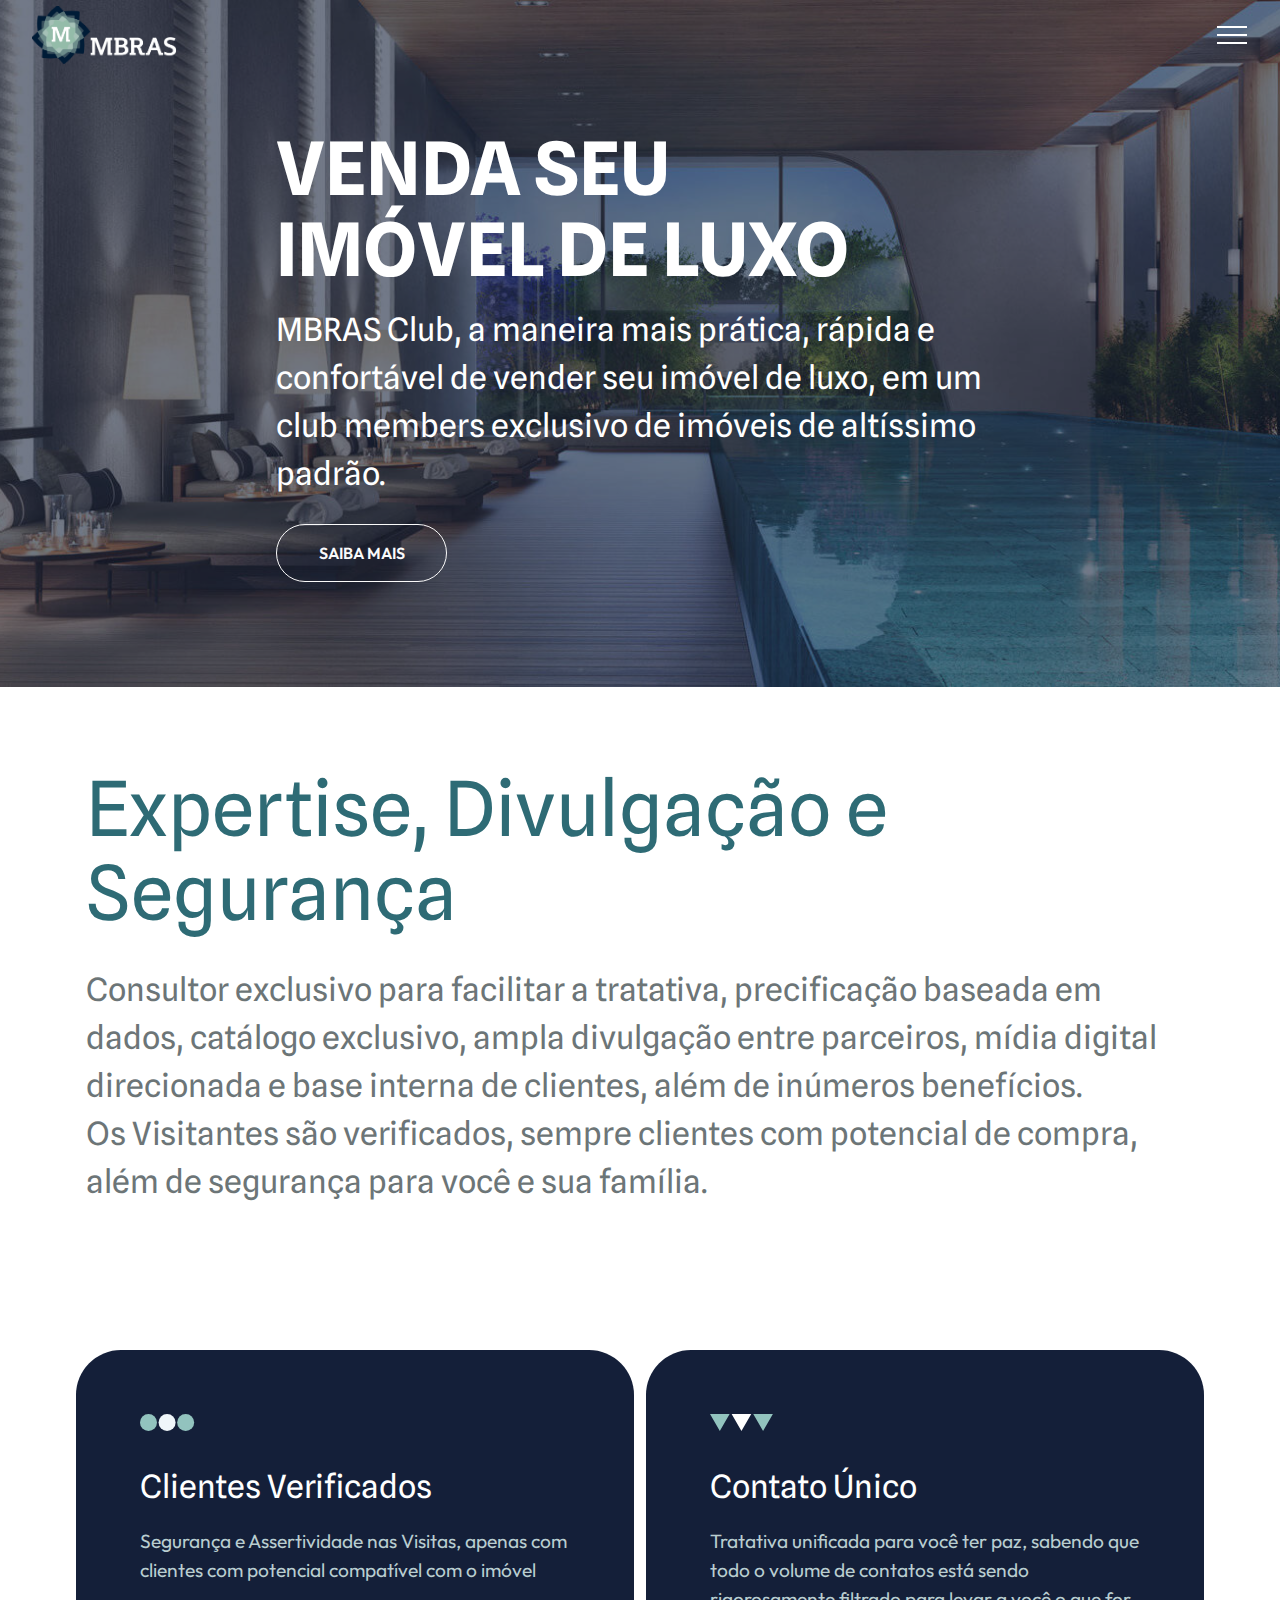
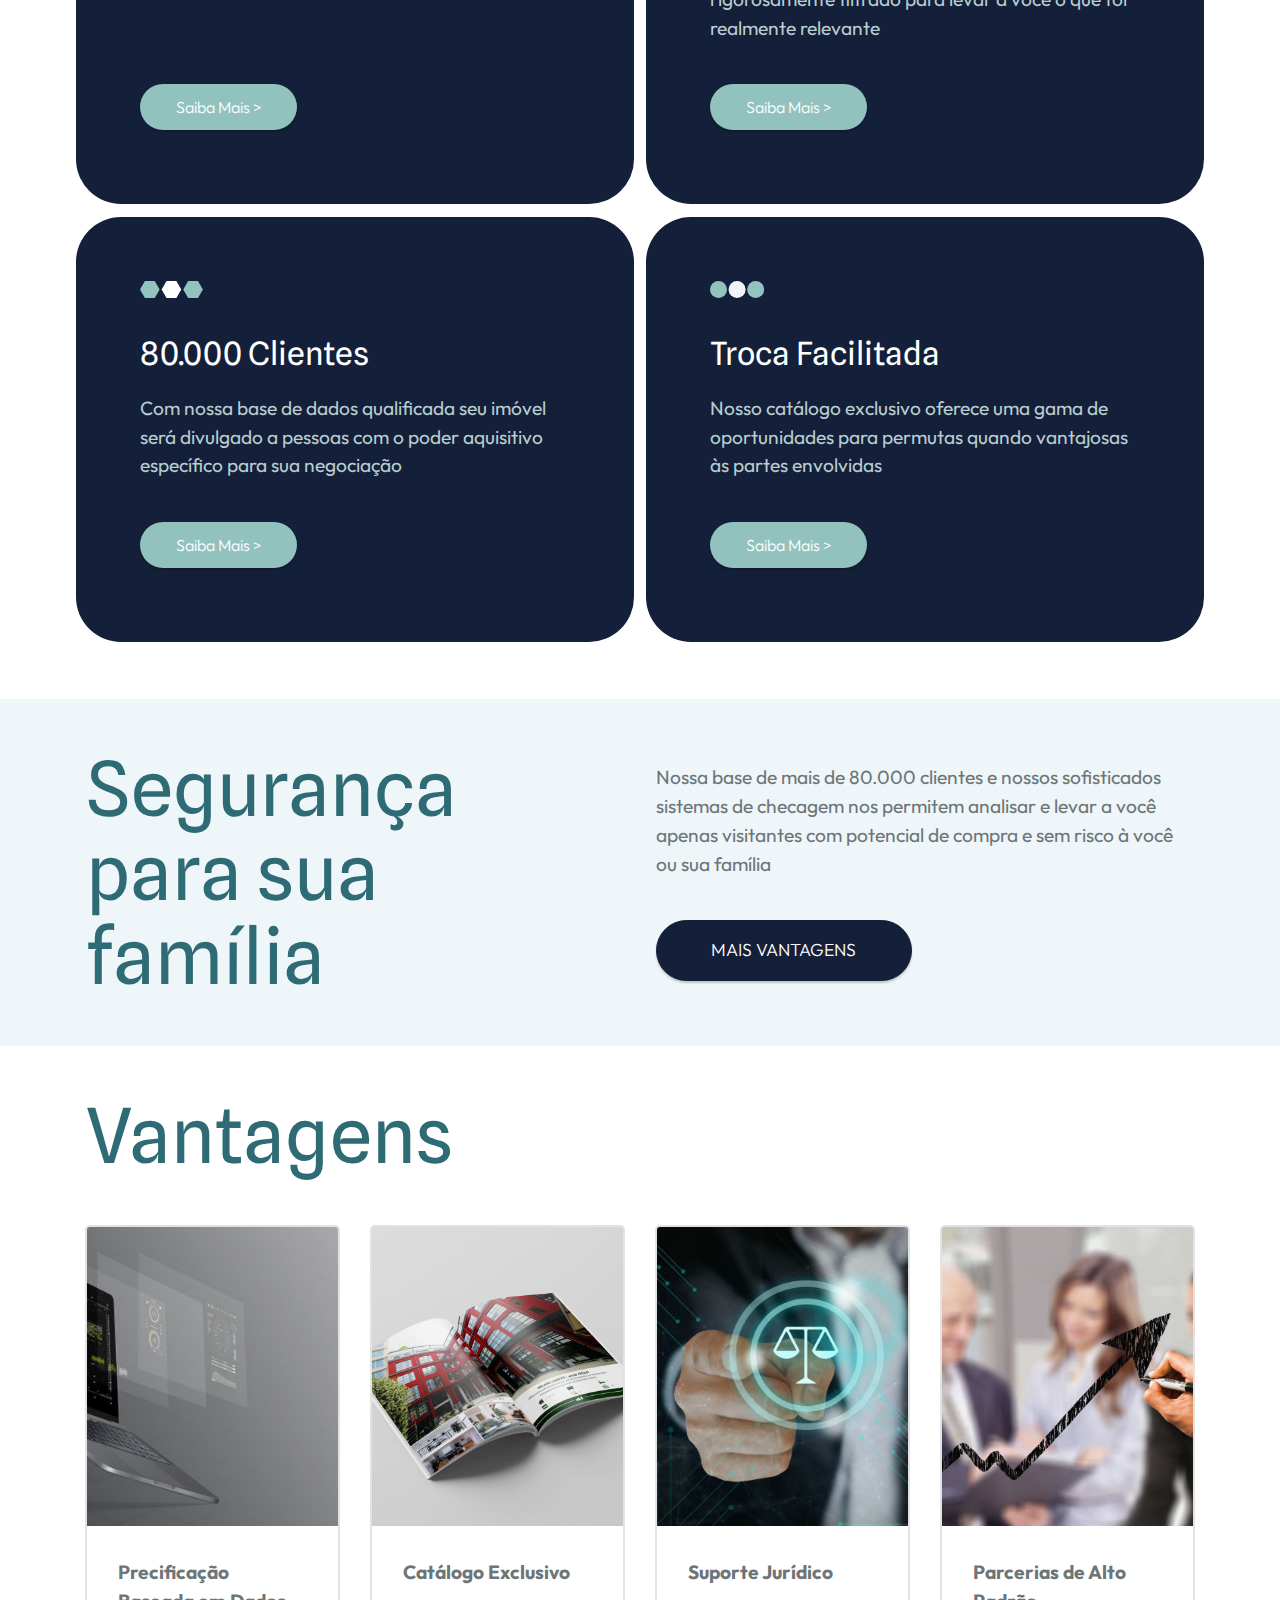
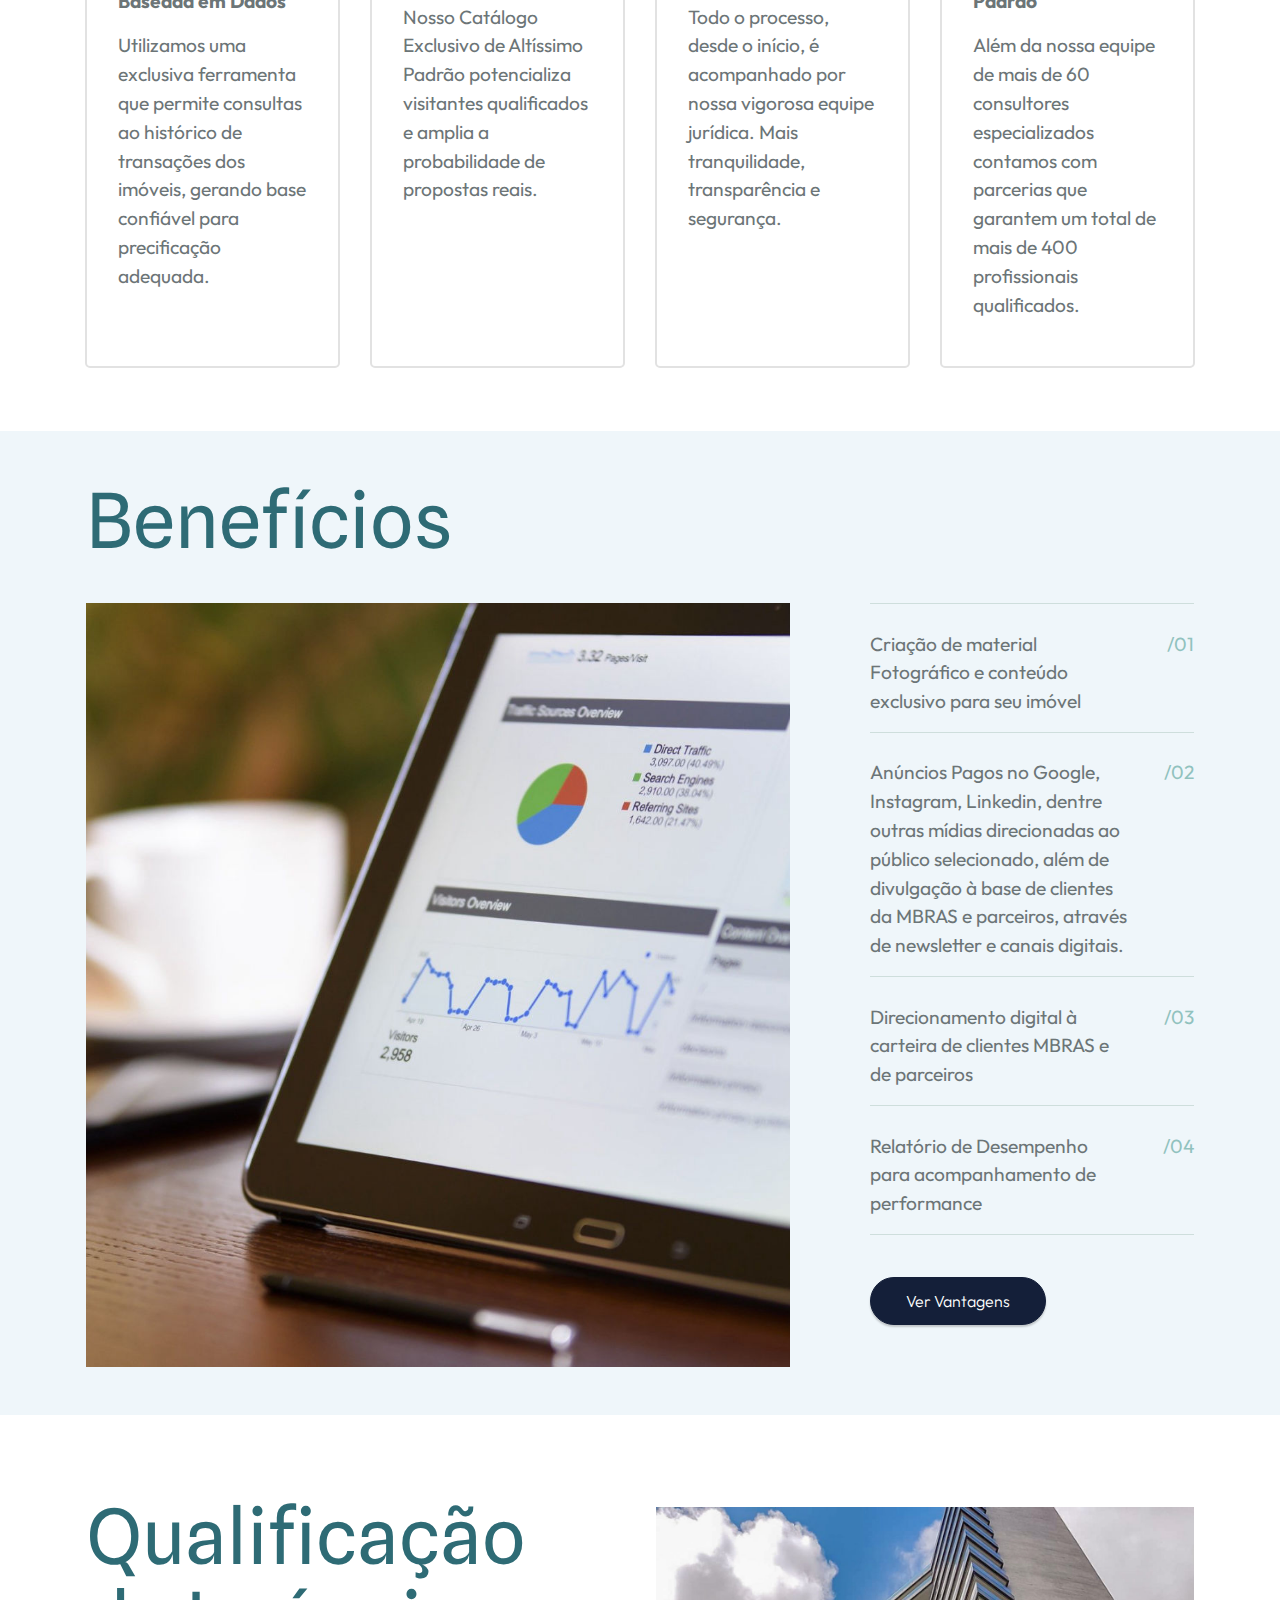
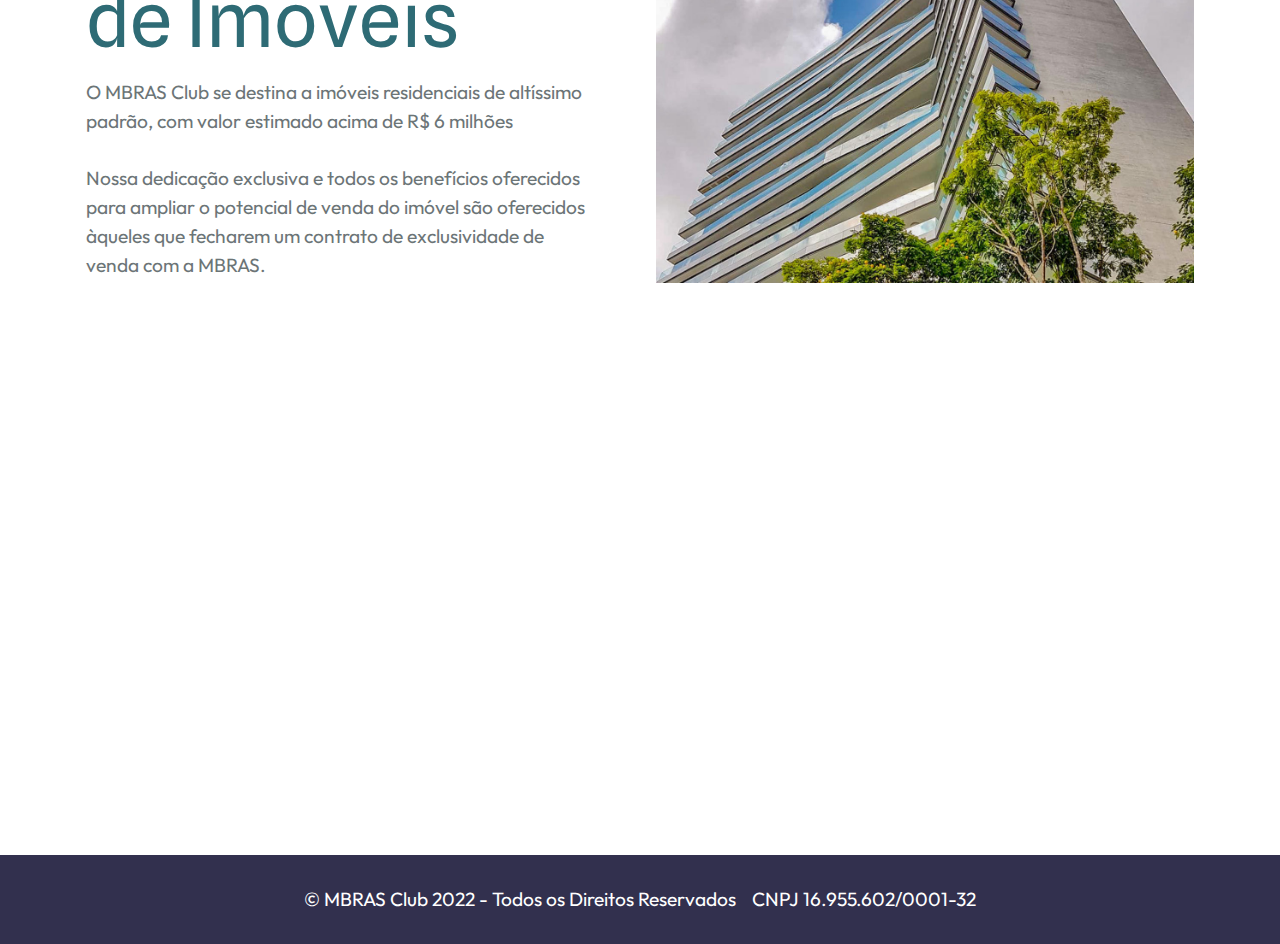
==== index.html @ 04f91c0b "First Commit" ====
<!DOCTYPE html>
<html  >
<head>
  
  <meta charset="UTF-8">
  <meta http-equiv="X-UA-Compatible" content="IE=edge">
  
  <meta name="twitter:card" content="summary_large_image"/>
  <meta name="twitter:image:src" content="">
  <meta property="og:image" content="">
  <meta name="twitter:title" content="Home">
  <meta name="viewport" content="width=device-width, initial-scale=1, minimum-scale=1">
  <link rel="shortcut icon" href="assets/images/mbras-horizontal-b-1.png" type="image/x-icon">
  <meta name="description" content="">
  
  
  <title>Home</title>
  <link rel="stylesheet" href="assets/web/assets/mobirise-icons2/mobirise2.css">
  <link rel="stylesheet" href="assets/bootstrap/css/bootstrap.min.css">
  <link rel="stylesheet" href="assets/bootstrap/css/bootstrap-grid.min.css">
  <link rel="stylesheet" href="assets/bootstrap/css/bootstrap-reboot.min.css">
  <link rel="stylesheet" href="assets/dropdown/css/style.css">
  <link rel="stylesheet" href="assets/socicon/css/styles.css">
  <link rel="stylesheet" href="assets/theme/css/style.css">
  <link rel="preload" href="https://fonts.googleapis.com/css?family=Spline+Sans:300,400,500,600,700&display=swap" as="style" onload="this.onload=null;this.rel='stylesheet'">
  <noscript><link rel="stylesheet" href="https://fonts.googleapis.com/css?family=Spline+Sans:300,400,500,600,700&display=swap"></noscript>
  <link rel="preload" href="https://fonts.googleapis.com/css?family=Outfit:100,200,300,400,500,600,700,800,900&display=swap" as="style" onload="this.onload=null;this.rel='stylesheet'">
  <noscript><link rel="stylesheet" href="https://fonts.googleapis.com/css?family=Outfit:100,200,300,400,500,600,700,800,900&display=swap"></noscript>
  <link rel="preload" as="style" href="assets/mobirise/css/mbr-additional.css"><link rel="stylesheet" href="assets/mobirise/css/mbr-additional.css" type="text/css">
  
  
  
  
</head>
<body>
  
  <section data-bs-version="5.1" class="menu menu1 cid-t12k4MB8OX" once="menu" id="menu1-8">
    
    <nav class="navbar navbar-dropdown collapsed">
        <div class="container-fluid">
            <div class="navbar-brand">
                <span class="navbar-logo">
                    <a href="#">
                        <img src="assets/images/mbras-horizontal-b-1.png" alt="" style="height: 3.6rem;">
                    </a>
                </span>
                
            </div>
            <button class="navbar-toggler" type="button" data-toggle="collapse" data-bs-toggle="collapse" data-target="#navbarSupportedContent" data-bs-target="#navbarSupportedContent" aria-controls="navbarNavAltMarkup" aria-expanded="false" aria-label="Toggle navigation">
                <div class="hamburger">
                    <span></span>
                    <span></span>
                    <span></span>
                    <span></span>
                </div>
            </button>
            <div class="collapse navbar-collapse" id="navbarSupportedContent">
                <ul class="navbar-nav nav-dropdown nav-right" data-app-modern-menu="true"><li class="nav-item"><a class="nav-link link text-white text-primary display-2" href="index.html#top">
                            Home</a></li>
                    <li class="nav-item"><a class="nav-link link text-white text-primary display-2" href="index.html#gallery3-f">Vantagens</a></li>
                    <li class="nav-item"><a class="nav-link link text-white text-primary display-2" href="index.html#features16-d">Benefícios</a>
                    </li>
                    <li class="nav-item"><a class="nav-link link text-white text-primary display-2" href="index.html#map1-c">Quem somos</a></li></ul>
                
                
            </div>
        </div>
    </nav>
</section>

<section data-bs-version="5.1" class="header3 cid-t12pkg2TZS" id="header03-a">
    
    <div class="mbr-overlay" style="opacity: 0.6; background-color: rgb(20, 31, 57);"></div>
    <div class="container">
        <div class="row justify-content-center">
            <div class="col-12 col-lg-8 align-left">
                <h1 class="mbr-section-title mbr-fonts-style mb-3 display-1"><strong>VENDA SEU</strong><br><strong>IMÓVEL DE LUXO</strong></h1>
                
                <p class="mbr-text mbr-fonts-style display-5">MBRAS Club, a maneira mais prática, rápida e confortável de vender seu imóvel de luxo, em um club members exclusivo de imóveis de altíssimo padrão.</p>
                <div class="mbr-section-btn mt-3"><a class="btn btn-lg btn-white-outline display-4" href="#">SAIBA MAIS</a></div>
            </div>
        </div>
    </div>
</section>

<section data-bs-version="5.1" class="content4 cid-t1r1XeNafX" id="content4-e">
    
    
    <div class="container">
        <div class="row justify-content-center">
            <div class="title col-md-12 col-lg-12">
                <h3 class="mbr-section-title mbr-fonts-style align-left mb-4 display-2">
                    Expertise, Divulgação e Segurança</h3>
                <h4 class="mbr-section-subtitle align-left mbr-fonts-style mb-4 display-5">Consultor exclusivo para facilitar a tratativa, precificação baseada em dados, catálogo exclusivo, ampla divulgação entre parceiros, mídia digital direcionada e base interna de clientes, além de inúmeros benefícios.<br>Os Visitantes são verificados, sempre clientes com potencial de compra, além de segurança para você e sua família.<br></h4>
                
            </div>
        </div>
    </div>
</section>

<section data-bs-version="5.1" class="features3 cid-t12fcMAl9b" id="features3-2">
    
    
    <div class="container">
        
        <div class="row mt-5">
            <div class="item features-image сol-12 col-md-6 col-lg-6">
                <div class="element-wrapper">
                    <div class="item-img">
                        <img src="assets/images/features10.svg">
                    </div>
                    <div class="item-content">
                        <h5 class="item-title mbr-fonts-style display-5">
                            Clientes Verificados</h5>
                        
                        <p class="mbr-text mbr-fonts-style mt-3 display-7">
                            Segurança e Assertividade nas Visitas, apenas com clientes com potencial compatível com o imóvel</p>
                    </div>
                    <div class="mbr-section-btn item-footer mt-2"><a href="" class="btn btn-success item-btn display-4" target="_blank">Saiba Mais &gt;</a></div>
                </div>
            </div>
            <div class="item features-image сol-12 col-md-6 col-lg-6">
                <div class="element-wrapper">
                    <div class="item-img">
                        <img src="assets/images/features11.svg">
                    </div>
                    <div class="item-content">
                        <h5 class="item-title mbr-fonts-style display-5">
                            Contato Único</h5>
                        
                        <p class="mbr-text mbr-fonts-style mt-3 display-7">Tratativa unificada para você ter paz, sabendo que todo o volume de contatos está sendo rigorosamente filtrado para levar a você o que for realmente relevante</p>
                    </div>
                    <div class="mbr-section-btn item-footer mt-2"><a href="" class="btn btn-success item-btn display-4" target="_blank">Saiba Mais &gt;</a></div>
                </div>
            </div>
            <div class="item features-image сol-12 col-md-6 col-lg-6">
                <div class="element-wrapper">
                    <div class="item-img">
                        <img src="assets/images/features12.svg">
                    </div>
                    <div class="item-content">
                        <h5 class="item-title mbr-fonts-style display-5">80.000 Clientes</h5>
                        
                        <p class="mbr-text mbr-fonts-style mt-3 display-7">
                            Com nossa base de dados qualificada seu imóvel será divulgado a pessoas com o poder aquisitivo específico para sua negociação&nbsp;<br>
                        </p>
                    </div>
                    <div class="mbr-section-btn item-footer mt-2"><a href="" class="btn btn-success item-btn display-4" target="_blank">Saiba Mais &gt;</a></div>
                </div>
            </div>

            <div class="item features-image сol-12 col-md-6 col-lg-6">
                <div class="element-wrapper">
                    <div class="item-img">
                        <img src="assets/images/features10.svg">
                    </div>
                    <div class="item-content">
                        <h5 class="item-title mbr-fonts-style display-5">
                            Troca Facilitada</h5>
                       
                        <p class="mbr-text mbr-fonts-style mt-3 display-7">Nosso catálogo exclusivo oferece uma gama de oportunidades para permutas quando vantajosas às partes envolvidas</p>
                    </div>
                    <div class="mbr-section-btn item-footer mt-2"><a href="" class="btn btn-success item-btn display-4" target="_blank">Saiba Mais &gt;</a></div>
                </div>
            </div>
            <div class="item features-image сol-12 col-md-6 col-lg-6">
                
            </div>
            <div class="item features-image сol-12 col-md-6 col-lg-6">
                
        </div>
    </div>
</div></section>

<section data-bs-version="5.1" class="features17 cid-t12fjcSJkG" id="features17-3">
    

    
    <div class="container">
        <div class="content-wrapper">
            <div class="row">
                <div class="col-12 col-xl-5 mt-5">
                    <h1 class="mbr-section-title mbr-fonts-style mb-4 display-2">
                        Segurança para sua família</h1>
                </div>

                <div class="col-12 col-xl-6 offset-xl-1 mt-xl-5 pt-3">
                    <div class="text-wrapper">
                        <p class="mbr-text mbr-fonts-style mb-4 display-7">
                            Nossa base de mais de 80.000 clientes e nossos sofisticados sistemas de checagem nos permitem analisar e levar a você apenas visitantes com potencial de compra e sem risco à você ou sua família</p>
                        <div class="mbr-section-btn mt-3"><a class="btn btn-primary display-6" href="index.html#features20-b">MAIS VANTAGENS</a></div>
                    </div>
                </div>
            </div>
        </div>
    </div>
</section>

<section data-bs-version="5.1" class="gallery3 cid-t1r4htvCzU" id="gallery3-f">
    
    
    <div class="container">
        <div class="mbr-section-head">
            <h4 class="mbr-section-title mbr-fonts-style align-left mb-0 display-2">
                Vantagens</h4>
            
        </div>
        <div class="row mt-5">
            <div class="item features-image сol-12 col-md-6 col-lg-3">
                <div class="item-wrapper">
                    <div class="item-img">
                        <img src="assets/images/mbr-596x373.jpg" alt="">
                    </div>
                    <div class="item-content">
                        <h5 class="item-title mbr-fonts-style display-7"><strong>Precificação Baseada em Dados</strong></h5>
                        <p class="mbr-text mbr-fonts-style mt-3 display-7">
                            Utilizamos uma exclusiva ferramenta que permite consultas ao histórico de transações dos imóveis, gerando base confiável para precificação adequada.
                        </p>
                    </div>
                    
                </div>
            </div>
            <div class="item features-image сol-12 col-md-6 col-lg-3">
                <div class="item-wrapper">
                    <div class="item-img">
                        <img src="assets/images/catalog-596x447.jpg" alt="">
                    </div>
                    <div class="item-content">
                        <h5 class="item-title mbr-fonts-style display-7"><strong>Catálogo Exclusivo</strong></h5>
                        <p class="mbr-text mbr-fonts-style mt-3 display-7">Nosso Catálogo Exclusivo de Altíssimo Padrão potencializa visitantes qualificados e amplia a probabilidade de propostas reais.&nbsp;<br></p>
                    </div>
                    
                </div>
            </div>
            <div class="item features-image сol-12 col-md-6 col-lg-3">
                <div class="item-wrapper">
                    <div class="item-img">
                        <img src="assets/images/mbr-596x397.jpg" alt="">
                    </div>
                    <div class="item-content">
                        <h5 class="item-title mbr-fonts-style display-7"><strong>Suporte Jurídico</strong></h5>

                        <p class="mbr-text mbr-fonts-style mt-3 display-7">
                            Todo o processo, desde o início, é acompanhado por nossa vigorosa equipe jurídica. Mais tranquilidade, transparência e segurança.
                        </p>
                    </div>
                    
                </div>
            </div>
            <div class="item features-image сol-12 col-md-6 col-lg-3">
                <div class="item-wrapper">
                    <div class="item-img">
                        <img src="assets/images/mbr-1-596x397.jpg" alt="" title="">
                    </div>
                    <div class="item-content">
                        <h5 class="item-title mbr-fonts-style display-7"><strong>Parcerias de Alto Padrão</strong></h5>
                        <p class="mbr-text mbr-fonts-style mt-3 display-7">
                            Além da nossa equipe de mais de 60 consultores especializados contamos com parcerias que garantem um total de mais de 400 profissionais qualificados.
                        </p>
                    </div>
                    
                </div>
            </div>
        </div>
    </div>
</section>

<section data-bs-version="5.1" class="features16 cid-t1qXMTzVjj" id="features16-d">
    
    
    <div class="container">
        <div class="row">
            <div class="col-12">
                <div class="title-block mb-4">
                    <h4 class="item-title mbr-fonts-style display-2">
                        Benefícios</h4>
                </div>
            </div>
            <div class="col-12 col-lg-4">
                <div class="wrapper">
                    <div class="item-box">
                        <p class="mbr-text item-text mbr-fonts-style display-7">Criação de material Fotográfico e conteúdo exclusivo para seu imóvel&nbsp;<br></p>
                        <span class="num mbr-fonts-style display-7">/01</span>
                    </div>

                    <div class="item-box">
                        <p class="mbr-text item-text mbr-fonts-style display-7">Anúncios Pagos no Google, Instagram, Linkedin, dentre outras mídias direcionadas ao público selecionado, além de divulgação à base de clientes da MBRAS e parceiros, através de newsletter e canais digitais.<br></p>
                        <span class="num mbr-fonts-style display-7">/02</span>
                    </div>
                    <div class="item-box">
                        <p class="mbr-text item-text mbr-fonts-style display-7">Direcionamento digital à carteira de clientes MBRAS e de parceiros&nbsp;<br></p>
                        <span class="num mbr-fonts-style display-7">/03</span>
                    </div>

                    <div class="item-box">
                        <p class="mbr-text item-text mbr-fonts-style display-7">
                            Relatório de Desempenho para acompanhamento de performance</p>
                        <span class="num mbr-fonts-style display-7">/04</span>
                    </div>

                    

                    

                    <div class="mbr-section-btn mt-4 mb-4"><a class="btn btn-primary display-4" href="index.html#features20-b">Ver Vantagens</a></div>
                </div>
            </div>
            <div class="col-12 col-lg-8">
                <div class="image-wrapper">
                    <img src="assets/images/mbr-1647x1099.jpg" alt="Mbras">
                </div>
            </div>
        </div>
    </div>
</section>

<section data-bs-version="5.1" class="image2 cid-t1u7AOKsGH" id="image2-i">
    

    

    <div class="container">
        <div class="row align-items-center">
            <div class="col-12 col-lg">
                <div class="text-wrapper">
                    <h3 class="mbr-section-title mbr-fonts-style mb-3 display-2">Qualificação de Imóveis</h3>
                    <p class="mbr-text mbr-fonts-style display-7">O MBRAS Club se destina a imóveis residenciais de altíssimo padrão, com valor estimado acima de R$ 6 milhões<br>
<br>Nossa dedicação exclusiva e todos os benefícios oferecidos para ampliar o potencial de venda do imóvel são oferecidos àqueles que fecharem um contrato de exclusividade de venda com a MBRAS.&nbsp;&nbsp;<br></p>
                </div>
            </div>
            <div class="col-12 col-lg-6">
                <div class="image-wrapper">
                    <img src="assets/images/hl746-mbras-club-1256x879.jpg" alt="HL 746">
                    
                </div>
            </div>
        </div>
    </div>
</section>

<section data-bs-version="5.1" class="map1 cid-t1qXFuo3c8" id="map1-c">
    
    
    <div>
        
        <div class="google-map"><iframe frameborder="0" style="border:0" src="https://www.google.com/maps/embed?pb=!1m18!1m12!1m3!1d3656.0714741803076!2d-46.700561284568124!3d-23.601769484662878!2m3!1f0!2f0!3f0!3m2!1i1024!2i768!4f13.1!3m3!1m2!1s0x94ce50dcc7f4358f%3A0xc7b297d77701de4a!2sMBRAS!5e0!3m2!1spt-BR!2sbr!4v1648521562966!5m2!1spt-BR!2sbr" allowfullscreen=""></iframe></div>
    </div>
</section>

<section data-bs-version="5.1" class="footer7 cid-t12g0k3EJk" once="footers" id="footer7-6">

    

    

    <div class="container">
        <div class="media-container-row align-center mbr-white">
            <div class="col-12">
                <p class="mbr-text mb-0 mbr-fonts-style display-7">
                    © MBRAS Club 2022 - Todos os Direitos Reservados&nbsp; &nbsp; CNPJ&nbsp;16.955.602/0001-32</p>
            </div>
        </div>
    </div>
</section>


<script src="assets/bootstrap/js/bootstrap.bundle.min.js"></script>
  <script src="assets/smoothscroll/smooth-scroll.js"></script>
  <script src="assets/ytplayer/index.js"></script>
  <script src="assets/dropdown/js/navbar-dropdown.js"></script>
  <script src="assets/theme/js/script.js"></script>
  
  
  
</body>
</html>
---- assets/web/assets/mobirise-icons2/mobirise2.css ----
@font-face {
  font-family: 'Moririse2';
  font-display: swap;
  src:  url('mobirise2.eot?f2bix4');
  src:  url('mobirise2.eot?f2bix4#iefix') format('embedded-opentype'),
    url('mobirise2.ttf?f2bix4') format('truetype'),
    url('mobirise2.woff?f2bix4') format('woff'),
    url('mobirise2.svg?f2bix4#mobirise2') format('svg');
  font-weight: normal;
  font-style: normal;
}

[class^="mobi-"], [class*=" mobi-"] {
  /* use !important to prevent issues with browser extensions that change fonts */
  font-family: 'Moririse2' !important;
  speak: none;
  font-style: normal;
  font-weight: normal;
  font-variant: normal;
  text-transform: none;
  line-height: 1;

  /* Better Font Rendering =========== */
  -webkit-font-smoothing: antialiased;
  -moz-osx-font-smoothing: grayscale;
}

.mobi-mbri-add-submenu:before {
  content: "\e900";
}
.mobi-mbri-alert:before {
  content: "\e901";
}
.mobi-mbri-align-center:before {
  content: "\e902";
}
.mobi-mbri-align-justify:before {
  content: "\e903";
}
.mobi-mbri-align-left:before {
  content: "\e904";
}
.mobi-mbri-align-right:before {
  content: "\e905";
}
.mobi-mbri-android:before {
  content: "\e906";
}
.mobi-mbri-apple:before {
  content: "\e907";
}
.mobi-mbri-arrow-down:before {
  content: "\e908";
}
.mobi-mbri-arrow-next:before {
  content: "\e909";
}
.mobi-mbri-arrow-prev:before {
  content: "\e90a";
}
.mobi-mbri-arrow-up:before {
  content: "\e90b";
}
.mobi-mbri-bold:before {
  content: "\e90c";
}
.mobi-mbri-bookmark:before {
  content: "\e90d";
}
.mobi-mbri-bootstrap:before {
  content: "\e90e";
}
.mobi-mbri-briefcase:before {
  content: "\e90f";
}
.mobi-mbri-browse:before {
  content: "\e910";
}
.mobi-mbri-bulleted-list:before {
  content: "\e911";
}
.mobi-mbri-calendar:before {
  content: "\e912";
}
.mobi-mbri-camera:before {
  content: "\e913";
}
.mobi-mbri-cart-add:before {
  content: "\e914";
}
.mobi-mbri-cart-full:before {
  content: "\e915";
}
.mobi-mbri-cash:before {
  content: "\e916";
}
.mobi-mbri-change-style:before {
  content: "\e917";
}
.mobi-mbri-chat:before {
  content: "\e918";
}
.mobi-mbri-clock:before {
  content: "\e919";
}
.mobi-mbri-close:before {
  content: "\e91a";
}
.mobi-mbri-cloud:before {
  content: "\e91b";
}
.mobi-mbri-code:before {
  content: "\e91c";
}
.mobi-mbri-contact-form:before {
  content: "\e91d";
}
.mobi-mbri-credit-card:before {
  content: "\e91e";
}
.mobi-mbri-cursor-click:before {
  content: "\e91f";
}
.mobi-mbri-cust-feedback:before {
  content: "\e920";
}
.mobi-mbri-database:before {
  content: "\e921";
}
.mobi-mbri-delivery:before {
  content: "\e922";
}
.mobi-mbri-desktop:before {
  content: "\e923";
}
.mobi-mbri-devices:before {
  content: "\e924";
}
.mobi-mbri-down:before {
  content: "\e925";
}
.mobi-mbri-download-2:before {
  content: "\e926";
}
.mobi-mbri-download:before {
  content: "\e927";
}
.mobi-mbri-drag-n-drop-2:before {
  content: "\e928";
}
.mobi-mbri-drag-n-drop:before {
  content: "\e929";
}
.mobi-mbri-edit-2:before {
  content: "\e92a";
}
.mobi-mbri-edit:before {
  content: "\e92b";
}
.mobi-mbri-error:before {
  content: "\e92c";
}
.mobi-mbri-extension:before {
  content: "\e92d";
}
.mobi-mbri-features:before {
  content: "\e92e";
}
.mobi-mbri-file:before {
  content: "\e92f";
}
.mobi-mbri-flag:before {
  content: "\e930";
}
.mobi-mbri-folder:before {
  content: "\e931";
}
.mobi-mbri-gift:before {
  content: "\e932";
}
.mobi-mbri-github:before {
  content: "\e933";
}
.mobi-mbri-globe-2:before {
  content: "\e934";
}
.mobi-mbri-globe:before {
  content: "\e935";
}
.mobi-mbri-growing-chart:before {
  content: "\e936";
}
.mobi-mbri-hearth:before {
  content: "\e937";
}
.mobi-mbri-help:before {
  content: "\e938";
}
.mobi-mbri-home:before {
  content: "\e939";
}
.mobi-mbri-hot-cup:before {
  content: "\e93a";
}
.mobi-mbri-idea:before {
  content: "\e93b";
}
.mobi-mbri-image-gallery:before {
  content: "\e93c";
}
.mobi-mbri-image-slider:before {
  content: "\e93d";
}
.mobi-mbri-info:before {
  content: "\e93e";
}
.mobi-mbri-italic:before {
  content: "\e93f";
}
.mobi-mbri-key:before {
  content: "\e940";
}
.mobi-mbri-laptop:before {
  content: "\e941";
}
.mobi-mbri-layers:before {
  content: "\e942";
}
.mobi-mbri-left-right:before {
  content: "\e943";
}
.mobi-mbri-left:before {
  content: "\e944";
}
.mobi-mbri-letter:before {
  content: "\e945";
}
.mobi-mbri-like:before {
  content: "\e946";
}
.mobi-mbri-link:before {
  content: "\e947";
}
.mobi-mbri-lock:before {
  content: "\e948";
}
.mobi-mbri-login:before {
  content: "\e949";
}
.mobi-mbri-logout:before {
  content: "\e94a";
}
.mobi-mbri-magic-stick:before {
  content: "\e94b";
}
.mobi-mbri-map-pin:before {
  content: "\e94c";
}
.mobi-mbri-menu:before {
  content: "\e94d";
}
.mobi-mbri-mobile-2:before {
  content: "\e94e";
}
.mobi-mbri-mobile-horizontal:before {
  content: "\e94f";
}
.mobi-mbri-mobile:before {
  content: "\e950";
}
.mobi-mbri-mobirise:before {
  content: "\e951";
}
.mobi-mbri-more-horizontal:before {
  content: "\e952";
}
.mobi-mbri-more-vertical:before {
  content: "\e953";
}
.mobi-mbri-music:before {
  content: "\e954";
}
.mobi-mbri-new-file:before {
  content: "\e955";
}
.mobi-mbri-numbered-list:before {
  content: "\e956";
}
.mobi-mbri-opened-folder:before {
  content: "\e957";
}
.mobi-mbri-pages:before {
  content: "\e958";
}
.mobi-mbri-paper-plane:before {
  content: "\e959";
}
.mobi-mbri-paperclip:before {
  content: "\e95a";
}
.mobi-mbri-phone:before {
  content: "\e95b";
}
.mobi-mbri-photo:before {
  content: "\e95c";
}
.mobi-mbri-photos:before {
  content: "\e95d";
}
.mobi-mbri-pin:before {
  content: "\e95e";
}
.mobi-mbri-play:before {
  content: "\e95f";
}
.mobi-mbri-plus:before {
  content: "\e960";
}
.mobi-mbri-preview:before {
  content: "\e961";
}
.mobi-mbri-print:before {
  content: "\e962";
}
.mobi-mbri-protect:before {
  content: "\e963";
}
.mobi-mbri-question:before {
  content: "\e964";
}
.mobi-mbri-quote-left:before {
  content: "\e965";
}
.mobi-mbri-quote-right:before {
  content: "\e966";
}
.mobi-mbri-redo:before {
  content: "\e967";
}
.mobi-mbri-refresh:before {
  content: "\e968";
}
.mobi-mbri-responsive-2:before {
  content: "\e969";
}
.mobi-mbri-responsive:before {
  content: "\e96a";
}
.mobi-mbri-right:before {
  content: "\e96b";
}
.mobi-mbri-rocket:before {
  content: "\e96c";
}
.mobi-mbri-sad-face:before {
  content: "\e96d";
}
.mobi-mbri-sale:before {
  content: "\e96e";
}
.mobi-mbri-save:before {
  content: "\e96f";
}
.mobi-mbri-search:before {
  content: "\e970";
}
.mobi-mbri-setting-2:before {
  content: "\e971";
}
.mobi-mbri-setting-3:before {
  content: "\e972";
}
.mobi-mbri-setting:before {
  content: "\e973";
}
.mobi-mbri-share:before {
  content: "\e974";
}
.mobi-mbri-shopping-bag:before {
  content: "\e975";
}
.mobi-mbri-shopping-basket:before {
  content: "\e976";
}
.mobi-mbri-shopping-cart:before {
  content: "\e977";
}
.mobi-mbri-sites:before {
  content: "\e978";
}
.mobi-mbri-smile-face:before {
  content: "\e979";
}
.mobi-mbri-speed:before {
  content: "\e97a";
}
.mobi-mbri-star:before {
  content: "\e97b";
}
.mobi-mbri-success:before {
  content: "\e97c";
}
.mobi-mbri-sun:before {
  content: "\e97d";
}
.mobi-mbri-sun2:before {
  content: "\e97e";
}
.mobi-mbri-tablet-vertical:before {
  content: "\e97f";
}
.mobi-mbri-tablet:before {
  content: "\e980";
}
.mobi-mbri-target:before {
  content: "\e981";
}
.mobi-mbri-timer:before {
  content: "\e982";
}
.mobi-mbri-to-ftp:before {
  content: "\e983";
}
.mobi-mbri-to-local-drive:before {
  content: "\e984";
}
.mobi-mbri-touch-swipe:before {
  content: "\e985";
}
.mobi-mbri-touch:before {
  content: "\e986";
}
.mobi-mbri-trash:before {
  content: "\e987";
}
.mobi-mbri-underline:before {
  content: "\e988";
}
.mobi-mbri-undo:before {
  content: "\e989";
}
.mobi-mbri-unlink:before {
  content: "\e98a";
}
.mobi-mbri-unlock:before {
  content: "\e98b";
}
.mobi-mbri-up-down:before {
  content: "\e98c";
}
.mobi-mbri-up:before {
  content: "\e98d";
}
.mobi-mbri-update:before {
  content: "\e98e";
}
.mobi-mbri-upload-2:before {
  content: "\e98f";
}
.mobi-mbri-upload:before {
  content: "\e990";
}
.mobi-mbri-user-2:before {
  content: "\e991";
}
.mobi-mbri-user:before {
  content: "\e992";
}
.mobi-mbri-users:before {
  content: "\e993";
}
.mobi-mbri-video-play:before {
  content: "\e994";
}
.mobi-mbri-video:before {
  content: "\e995";
}
.mobi-mbri-watch:before {
  content: "\e996";
}
.mobi-mbri-website-theme-2:before {
  content: "\e997";
}
.mobi-mbri-website-theme:before {
  content: "\e998";
}
.mobi-mbri-wifi:before {
  content: "\e999";
}
.mobi-mbri-windows:before {
  content: "\e99a";
}
.mobi-mbri-zoom-in:before {
  content: "\e99b";
}
.mobi-mbri-zoom-out:before {
  content: "\e99c";
}
---- assets/dropdown/css/style.css ----
.navbar-dropdown {
  left: 0;
  padding: 0;
  position: absolute;
  right: 0;
  top: 0;
  transition: all 0.45s ease;
  z-index: 1030;
  background: #282828; }
  .navbar-dropdown .navbar-logo {
    margin-right: 0.8rem;
    transition: margin 0.3s ease-in-out;
    vertical-align: middle; }
    .navbar-dropdown .navbar-logo img {
      height: 3.125rem;
      transition: all 0.3s ease-in-out; }
    .navbar-dropdown .navbar-logo.mbr-iconfont {
      font-size: 3.125rem;
      line-height: 3.125rem; }
  .navbar-dropdown .navbar-caption {
    font-weight: 700;
    white-space: normal;
    vertical-align: -4px;
    line-height: 3.125rem !important; }
    .navbar-dropdown .navbar-caption, .navbar-dropdown .navbar-caption:hover {
      color: inherit;
      text-decoration: none; }
  .navbar-dropdown .mbr-iconfont + .navbar-caption {
    vertical-align: -1px; }
  .navbar-dropdown.navbar-fixed-top {
    position: fixed; }
  .navbar-dropdown .navbar-brand span {
    vertical-align: -4px; }
  .navbar-dropdown.bg-color.transparent {
    background: none; }
  .navbar-dropdown.navbar-short .navbar-brand {
    padding: 0.625rem 0; }
    .navbar-dropdown.navbar-short .navbar-brand span {
      vertical-align: -1px; }
  .navbar-dropdown.navbar-short .navbar-caption {
    line-height: 2.375rem !important;
    vertical-align: -2px; }
  .navbar-dropdown.navbar-short .navbar-logo {
    margin-right: 0.5rem; }
    .navbar-dropdown.navbar-short .navbar-logo img {
      height: 2.375rem; }
    .navbar-dropdown.navbar-short .navbar-logo.mbr-iconfont {
      font-size: 2.375rem;
      line-height: 2.375rem; }
  .navbar-dropdown.navbar-short .mbr-table-cell {
    height: 3.625rem; }
  .navbar-dropdown .navbar-close {
    left: 0.6875rem;
    position: fixed;
    top: 0.75rem;
    z-index: 1000; }
  .navbar-dropdown .hamburger-icon {
    content: "";
    display: inline-block;
    vertical-align: middle;
    width: 16px;
    -webkit-box-shadow: 0 -6px 0 1px #282828,0 0 0 1px #282828,0 6px 0 1px #282828;
    -moz-box-shadow: 0 -6px 0 1px #282828,0 0 0 1px #282828,0 6px 0 1px #282828;
    box-shadow: 0 -6px 0 1px #282828,0 0 0 1px #282828,0 6px 0 1px #282828; }

.dropdown-menu .dropdown-toggle[data-toggle="dropdown-submenu"]::after {
  border-bottom: 0.35em solid transparent;
  border-left: 0.35em solid;
  border-right: 0;
  border-top: 0.35em solid transparent;
  margin-left: 0.3rem; }

.dropdown-menu .dropdown-item:focus {
  outline: 0; }

.nav-dropdown {
  font-size: 0.75rem;
  font-weight: 500;
  height: auto !important; }
  .nav-dropdown .nav-btn {
    padding-left: 1rem; }
  .nav-dropdown .link {
    margin: .667em 1.667em;
    font-weight: 500;
    padding: 0;
    transition: color .2s ease-in-out; }
    .nav-dropdown .link.dropdown-toggle {
      margin-right: 2.583em; }
      .nav-dropdown .link.dropdown-toggle::after {
        margin-left: .25rem;
        border-top: 0.35em solid;
        border-right: 0.35em solid transparent;
        border-left: 0.35em solid transparent;
        border-bottom: 0; }
      .nav-dropdown .link.dropdown-toggle[aria-expanded="true"] {
        margin: 0;
        padding: 0.667em 3.263em  0.667em 1.667em; }
  .nav-dropdown .link::after,
  .nav-dropdown .dropdown-item::after {
    color: inherit; }
  .nav-dropdown .btn {
    font-size: 0.75rem;
    font-weight: 700;
    letter-spacing: 0;
    margin-bottom: 0;
    padding-left: 1.25rem;
    padding-right: 1.25rem; }
  .nav-dropdown .dropdown-menu {
    border-radius: 0;
    border: 0;
    left: 0;
    margin: 0;
    padding-bottom: 1.25rem;
    padding-top: 1.25rem;
    position: relative; }
  .nav-dropdown .dropdown-submenu {
    margin-left: 0.125rem;
    top: 0; }
  .nav-dropdown .dropdown-item {
    font-weight: 500;
    line-height: 2;
    padding: 0.3846em 4.615em 0.3846em 1.5385em;
    position: relative;
    transition: color .2s ease-in-out, background-color .2s ease-in-out; }
    .nav-dropdown .dropdown-item::after {
      margin-top: -0.3077em;
      position: absolute;
      right: 1.1538em;
      top: 50%; }
    .nav-dropdown .dropdown-item:focus, .nav-dropdown .dropdown-item:hover {
      background: none; }

@media (max-width: 767px) {
  .nav-dropdown.navbar-toggleable-sm {
    bottom: 0;
    display: none;
    left: 0;
    overflow-x: hidden;
    position: fixed;
    top: 0;
    transform: translateX(-100%);
    -ms-transform: translateX(-100%);
    -webkit-transform: translateX(-100%);
    width: 18.75rem;
    z-index: 999; } }
.nav-dropdown.navbar-toggleable-xl {
  bottom: 0;
  display: none;
  left: 0;
  overflow-x: hidden;
  position: fixed;
  top: 0;
  transform: translateX(-100%);
  -ms-transform: translateX(-100%);
  -webkit-transform: translateX(-100%);
  width: 18.75rem;
  z-index: 999; }

.nav-dropdown-sm {
  display: block !important;
  overflow-x: hidden;
  overflow: auto;
  padding-top: 3.875rem; }
  .nav-dropdown-sm::after {
    content: "";
    display: block;
    height: 3rem;
    width: 100%; }
  .nav-dropdown-sm.collapse.in ~ .navbar-close {
    display: block !important; }
  .nav-dropdown-sm.collapsing, .nav-dropdown-sm.collapse.in {
    transform: translateX(0);
    -ms-transform: translateX(0);
    -webkit-transform: translateX(0);
    transition: all 0.25s ease-out;
    -webkit-transition: all 0.25s ease-out;
    background: #282828; }
  .nav-dropdown-sm.collapsing[aria-expanded="false"] {
    transform: translateX(-100%);
    -ms-transform: translateX(-100%);
    -webkit-transform: translateX(-100%); }
  .nav-dropdown-sm .nav-item {
    display: block;
    margin-left: 0 !important;
    padding-left: 0; }
  .nav-dropdown-sm .link,
  .nav-dropdown-sm .dropdown-item {
    border-top: 1px dotted rgba(255, 255, 255, 0.1);
    font-size: 0.8125rem;
    line-height: 1.6;
    margin: 0 !important;
    padding: 0.875rem 2.4rem 0.875rem 1.5625rem !important;
    position: relative;
    white-space: normal; }
    .nav-dropdown-sm .link:focus, .nav-dropdown-sm .link:hover,
    .nav-dropdown-sm .dropdown-item:focus,
    .nav-dropdown-sm .dropdown-item:hover {
      background: rgba(0, 0, 0, 0.2) !important;
      color: #c0a375; }
  .nav-dropdown-sm .nav-btn {
    position: relative;
    padding: 1.5625rem 1.5625rem 0 1.5625rem; }
    .nav-dropdown-sm .nav-btn::before {
      border-top: 1px dotted rgba(255, 255, 255, 0.1);
      content: "";
      left: 0;
      position: absolute;
      top: 0;
      width: 100%; }
    .nav-dropdown-sm .nav-btn + .nav-btn {
      padding-top: 0.625rem; }
      .nav-dropdown-sm .nav-btn + .nav-btn::before {
        display: none; }
  .nav-dropdown-sm .btn {
    padding: 0.625rem 0; }
  .nav-dropdown-sm .dropdown-toggle[data-toggle="dropdown-submenu"]::after {
    margin-left: .25rem;
    border-top: 0.35em solid;
    border-right: 0.35em solid transparent;
    border-left: 0.35em solid transparent;
    border-bottom: 0; }
  .nav-dropdown-sm .dropdown-toggle[data-toggle="dropdown-submenu"][aria-expanded="true"]::after {
    border-top: 0;
    border-right: 0.35em solid transparent;
    border-left: 0.35em solid transparent;
    border-bottom: 0.35em solid; }
  .nav-dropdown-sm .dropdown-menu {
    margin: 0;
    padding: 0;
    position: relative;
    top: 0;
    left: 0;
    width: 100%;
    border: 0;
    float: none;
    border-radius: 0;
    background: none; }
  .nav-dropdown-sm .dropdown-submenu {
    left: 100%;
    margin-left: 0.125rem;
    margin-top: -1.25rem;
    top: 0; }

.navbar-toggleable-sm .nav-dropdown .dropdown-menu {
  position: absolute; }

.navbar-toggleable-sm .nav-dropdown .dropdown-submenu {
  left: 100%;
  margin-left: 0.125rem;
  margin-top: -1.25rem;
  top: 0; }

.navbar-toggleable-sm.opened .nav-dropdown .dropdown-menu {
  position: relative; }

.navbar-toggleable-sm.opened .nav-dropdown .dropdown-submenu {
  left: 0;
  margin-left: 00rem;
  margin-top: 0rem;
  top: 0; }

.is-builder .nav-dropdown.collapsing {
  transition: none !important; }
---- assets/socicon/css/styles.css ----
@charset "UTF-8";

@font-face {
  font-family: 'Socicon';
  src:  url('../fonts/socicon.eot');
  src:  url('../fonts/socicon.eot?#iefix') format('embedded-opentype'),
    url('../fonts/socicon.woff2') format('woff2'),
    url('../fonts/socicon.ttf') format('truetype'),
    url('../fonts/socicon.woff') format('woff'),
    url('../fonts/socicon.svg#socicon') format('svg');
  font-weight: normal;
  font-style: normal;
  font-display: swap;
}

[data-icon]:before {
  font-family: "socicon" !important;
  content: attr(data-icon);
  font-style: normal !important;
  font-weight: normal !important;
  font-variant: normal !important;
  text-transform: none !important;
  speak: none;
  line-height: 1;
  -webkit-font-smoothing: antialiased;
  -moz-osx-font-smoothing: grayscale;
}

[class^="socicon-"], [class*=" socicon-"] {
  /* use !important to prevent issues with browser extensions that change fonts */
  font-family: 'Socicon' !important;
  speak: none;
  font-style: normal;
  font-weight: normal;
  font-variant: normal;
  text-transform: none;
  line-height: 1;

  /* Better Font Rendering =========== */
  -webkit-font-smoothing: antialiased;
  -moz-osx-font-smoothing: grayscale;
}

.socicon-eitaa:before {
  content: "\e97c";
}
.socicon-soroush:before {
  content: "\e97d";
}
.socicon-bale:before {
  content: "\e97e";
}
.socicon-zazzle:before {
  content: "\e97b";
}
.socicon-society6:before {
  content: "\e97a";
}
.socicon-redbubble:before {
  content: "\e979";
}
.socicon-avvo:before {
  content: "\e978";
}
.socicon-stitcher:before {
  content: "\e977";
}
.socicon-googlehangouts:before {
  content: "\e974";
}
.socicon-dlive:before {
  content: "\e975";
}
.socicon-vsco:before {
  content: "\e976";
}
.socicon-flipboard:before {
  content: "\e973";
}
.socicon-ubuntu:before {
  content: "\e958";
}
.socicon-artstation:before {
  content: "\e959";
}
.socicon-invision:before {
  content: "\e95a";
}
.socicon-torial:before {
  content: "\e95b";
}
.socicon-collectorz:before {
  content: "\e95c";
}
.socicon-seenthis:before {
  content: "\e95d";
}
.socicon-googleplaymusic:before {
  content: "\e95e";
}
.socicon-debian:before {
  content: "\e95f";
}
.socicon-filmfreeway:before {
  content: "\e960";
}
.socicon-gnome:before {
  content: "\e961";
}
.socicon-itchio:before {
  content: "\e962";
}
.socicon-jamendo:before {
  content: "\e963";
}
.socicon-mix:before {
  content: "\e964";
}
.socicon-sharepoint:before {
  content: "\e965";
}
.socicon-tinder:before {
  content: "\e966";
}
.socicon-windguru:before {
  content: "\e967";
}
.socicon-cdbaby:before {
  content: "\e968";
}
.socicon-elementaryos:before {
  content: "\e969";
}
.socicon-stage32:before {
  content: "\e96a";
}
.socicon-tiktok:before {
  content: "\e96b";
}
.socicon-gitter:before {
  content: "\e96c";
}
.socicon-letterboxd:before {
  content: "\e96d";
}
.socicon-threema:before {
  content: "\e96e";
}
.socicon-splice:before {
  content: "\e96f";
}
.socicon-metapop:before {
  content: "\e970";
}
.socicon-naver:before {
  content: "\e971";
}
.socicon-remote:before {
  content: "\e972";
}
.socicon-internet:before {
  content: "\e957";
}
.socicon-moddb:before {
  content: "\e94b";
}
.socicon-indiedb:before {
  content: "\e94c";
}
.socicon-traxsource:before {
  content: "\e94d";
}
.socicon-gamefor:before {
  content: "\e94e";
}
.socicon-pixiv:before {
  content: "\e94f";
}
.socicon-myanimelist:before {
  content: "\e950";
}
.socicon-blackberry:before {
  content: "\e951";
}
.socicon-wickr:before {
  content: "\e952";
}
.socicon-spip:before {
  content: "\e953";
}
.socicon-napster:before {
  content: "\e954";
}
.socicon-beatport:before {
  content: "\e955";
}
.socicon-hackerone:before {
  content: "\e956";
}
.socicon-hackernews:before {
  content: "\e946";
}
.socicon-smashwords:before {
  content: "\e947";
}
.socicon-kobo:before {
  content: "\e948";
}
.socicon-bookbub:before {
  content: "\e949";
}
.socicon-mailru:before {
  content: "\e94a";
}
.socicon-gitlab:before {
  content: "\e945";
}
.socicon-instructables:before {
  content: "\e944";
}
.socicon-portfolio:before {
  content: "\e943";
}
.socicon-codered:before {
  content: "\e940";
}
.socicon-origin:before {
  content: "\e941";
}
.socicon-nextdoor:before {
  content: "\e942";
}
.socicon-udemy:before {
  content: "\e93f";
}
.socicon-livemaster:before {
  content: "\e93e";
}
.socicon-crunchbase:before {
  content: "\e93b";
}
.socicon-homefy:before {
  content: "\e93c";
}
.socicon-calendly:before {
  content: "\e93d";
}
.socicon-realtor:before {
  content: "\e90f";
}
.socicon-tidal:before {
  content: "\e910";
}
.socicon-qobuz:before {
  content: "\e911";
}
.socicon-natgeo:before {
  content: "\e912";
}
.socicon-mastodon:before {
  content: "\e913";
}
.socicon-unsplash:before {
  content: "\e914";
}
.socicon-homeadvisor:before {
  content: "\e915";
}
.socicon-angieslist:before {
  content: "\e916";
}
.socicon-codepen:before {
  content: "\e917";
}
.socicon-slack:before {
  content: "\e918";
}
.socicon-openaigym:before {
  content: "\e919";
}
.socicon-logmein:before {
  content: "\e91a";
}
.socicon-fiverr:before {
  content: "\e91b";
}
.socicon-gotomeeting:before {
  content: "\e91c";
}
.socicon-aliexpress:before {
  content: "\e91d";
}
.socicon-guru:before {
  content: "\e91e";
}
.socicon-appstore:before {
  content: "\e91f";
}
.socicon-homes:before {
  content: "\e920";
}
.socicon-zoom:before {
  content: "\e921";
}
.socicon-alibaba:before {
  content: "\e922";
}
.socicon-craigslist:before {
  content: "\e923";
}
.socicon-wix:before {
  content: "\e924";
}
.socicon-redfin:before {
  content: "\e925";
}
.socicon-googlecalendar:before {
  content: "\e926";
}
.socicon-shopify:before {
  content: "\e927";
}
.socicon-freelancer:before {
  content: "\e928";
}
.socicon-seedrs:before {
  content: "\e929";
}
.socicon-bing:before {
  content: "\e92a";
}
.socicon-doodle:before {
  content: "\e92b";
}
.socicon-bonanza:before {
  content: "\e92c";
}
.socicon-squarespace:before {
  content: "\e92d";
}
.socicon-toptal:before {
  content: "\e92e";
}
.socicon-gust:before {
  content: "\e92f";
}
.socicon-ask:before {
  content: "\e930";
}
.socicon-trulia:before {
  content: "\e931";
}
.socicon-loomly:before {
  content: "\e932";
}
.socicon-ghost:before {
  content: "\e933";
}
.socicon-upwork:before {
  content: "\e934";
}
.socicon-fundable:before {
  content: "\e935";
}
.socicon-booking:before {
  content: "\e936";
}
.socicon-googlemaps:before {
  content: "\e937";
}
.socicon-zillow:before {
  content: "\e938";
}
.socicon-niconico:before {
  content: "\e939";
}
.socicon-toneden:before {
  content: "\e93a";
}
.socicon-augment:before {
  content: "\e908";
}
.socicon-bitbucket:before {
  content: "\e909";
}
.socicon-fyuse:before {
  content: "\e90a";
}
.socicon-yt-gaming:before {
  content: "\e90b";
}
.socicon-sketchfab:before {
  content: "\e90c";
}
.socicon-mobcrush:before {
  content: "\e90d";
}
.socicon-microsoft:before {
  content: "\e90e";
}
.socicon-pandora:before {
  content: "\e907";
}
.socicon-messenger:before {
  content: "\e906";
}
.socicon-gamewisp:before {
  content: "\e905";
}
.socicon-bloglovin:before {
  content: "\e904";
}
.socicon-tunein:before {
  content: "\e903";
}
.socicon-gamejolt:before {
  content: "\e901";
}
.socicon-trello:before {
  content: "\e902";
}
.socicon-spreadshirt:before {
  content: "\e900";
}
.socicon-500px:before {
  content: "\e000";
}
.socicon-8tracks:before {
  content: "\e001";
}
.socicon-airbnb:before {
  content: "\e002";
}
.socicon-alliance:before {
  content: "\e003";
}
.socicon-amazon:before {
  content: "\e004";
}
.socicon-amplement:before {
  content: "\e005";
}
.socicon-android:before {
  content: "\e006";
}
.socicon-angellist:before {
  content: "\e007";
}
.socicon-apple:before {
  content: "\e008";
}
.socicon-appnet:before {
  content: "\e009";
}
.socicon-baidu:before {
  content: "\e00a";
}
.socicon-bandcamp:before {
  content: "\e00b";
}
.socicon-battlenet:before {
  content: "\e00c";
}
.socicon-mixer:before {
  content: "\e00d";
}
.socicon-bebee:before {
  content: "\e00e";
}
.socicon-bebo:before {
  content: "\e00f";
}
.socicon-behance:before {
  content: "\e010";
}
.socicon-blizzard:before {
  content: "\e011";
}
.socicon-blogger:before {
  content: "\e012";
}
.socicon-buffer:before {
  content: "\e013";
}
.socicon-chrome:before {
  content: "\e014";
}
.socicon-coderwall:before {
  content: "\e015";
}
.socicon-curse:before {
  content: "\e016";
}
.socicon-dailymotion:before {
  content: "\e017";
}
.socicon-deezer:before {
  content: "\e018";
}
.socicon-delicious:before {
  content: "\e019";
}
.socicon-deviantart:before {
  content: "\e01a";
}
.socicon-diablo:before {
  content: "\e01b";
}
.socicon-digg:before {
  content: "\e01c";
}
.socicon-discord:before {
  content: "\e01d";
}
.socicon-disqus:before {
  content: "\e01e";
}
.socicon-douban:before {
  content: "\e01f";
}
.socicon-draugiem:before {
  content: "\e020";
}
.socicon-dribbble:before {
  content: "\e021";
}
.socicon-drupal:before {
  content: "\e022";
}
.socicon-ebay:before {
  content: "\e023";
}
.socicon-ello:before {
  content: "\e024";
}
.socicon-endomodo:before {
  content: "\e025";
}
.socicon-envato:before {
  content: "\e026";
}
.socicon-etsy:before {
  content: "\e027";
}
.socicon-facebook:before {
  content: "\e028";
}
.socicon-feedburner:before {
  content: "\e029";
}
.socicon-filmweb:before {
  content: "\e02a";
}
.socicon-firefox:before {
  content: "\e02b";
}
.socicon-flattr:before {
  content: "\e02c";
}
.socicon-flickr:before {
  content: "\e02d";
}
.socicon-formulr:before {
  content: "\e02e";
}
.socicon-forrst:before {
  content: "\e02f";
}
.socicon-foursquare:before {
  content: "\e030";
}
.socicon-friendfeed:before {
  content: "\e031";
}
.socicon-github:before {
  content: "\e032";
}
.socicon-goodreads:before {
  content: "\e033";
}
.socicon-google:before {
  content: "\e034";
}
.socicon-googlescholar:before {
  content: "\e035";
}
.socicon-googlegroups:before {
  content: "\e036";
}
.socicon-googlephotos:before {
  content: "\e037";
}
.socicon-googleplus:before {
  content: "\e038";
}
.socicon-grooveshark:before {
  content: "\e039";
}
.socicon-hackerrank:before {
  content: "\e03a";
}
.socicon-hearthstone:before {
  content: "\e03b";
}
.socicon-hellocoton:before {
  content: "\e03c";
}
.socicon-heroes:before {
  content: "\e03d";
}
.socicon-smashcast:before {
  content: "\e03e";
}
.socicon-horde:before {
  content: "\e03f";
}
.socicon-houzz:before {
  content: "\e040";
}
.socicon-icq:before {
  content: "\e041";
}
.socicon-identica:before {
  content: "\e042";
}
.socicon-imdb:before {
  content: "\e043";
}
.socicon-instagram:before {
  content: "\e044";
}
.socicon-issuu:before {
  content: "\e045";
}
.socicon-istock:before {
  content: "\e046";
}
.socicon-itunes:before {
  content: "\e047";
}
.socicon-keybase:before {
  content: "\e048";
}
.socicon-lanyrd:before {
  content: "\e049";
}
.socicon-lastfm:before {
  content: "\e04a";
}
.socicon-line:before {
  content: "\e04b";
}
.socicon-linkedin:before {
  content: "\e04c";
}
.socicon-livejournal:before {
  content: "\e04d";
}
.socicon-lyft:before {
  content: "\e04e";
}
.socicon-macos:before {
  content: "\e04f";
}
.socicon-mail:before {
  content: "\e050";
}
.socicon-medium:before {
  content: "\e051";
}
.socicon-meetup:before {
  content: "\e052";
}
.socicon-mixcloud:before {
  content: "\e053";
}
.socicon-modelmayhem:before {
  content: "\e054";
}
.socicon-mumble:before {
  content: "\e055";
}
.socicon-myspace:before {
  content: "\e056";
}
.socicon-newsvine:before {
  content: "\e057";
}
.socicon-nintendo:before {
  content: "\e058";
}
.socicon-npm:before {
  content: "\e059";
}
.socicon-odnoklassniki:before {
  content: "\e05a";
}
.socicon-openid:before {
  content: "\e05b";
}
.socicon-opera:before {
  content: "\e05c";
}
.socicon-outlook:before {
  content: "\e05d";
}
.socicon-overwatch:before {
  content: "\e05e";
}
.socicon-patreon:before {
  content: "\e05f";
}
.socicon-paypal:before {
  content: "\e060";
}
.socicon-periscope:before {
  content: "\e061";
}
.socicon-persona:before {
  content: "\e062";
}
.socicon-pinterest:before {
  content: "\e063";
}
.socicon-play:before {
  content: "\e064";
}
.socicon-player:before {
  content: "\e065";
}
.socicon-playstation:before {
  content: "\e066";
}
.socicon-pocket:before {
  content: "\e067";
}
.socicon-qq:before {
  content: "\e068";
}
.socicon-quora:before {
  content: "\e069";
}
.socicon-raidcall:before {
  content: "\e06a";
}
.socicon-ravelry:before {
  content: "\e06b";
}
.socicon-reddit:before {
  content: "\e06c";
}
.socicon-renren:before {
  content: "\e06d";
}
.socicon-researchgate:before {
  content: "\e06e";
}
.socicon-residentadvisor:before {
  content: "\e06f";
}
.socicon-reverbnation:before {
  content: "\e070";
}
.socicon-rss:before {
  content: "\e071";
}
.socicon-sharethis:before {
  content: "\e072";
}
.socicon-skype:before {
  content: "\e073";
}
.socicon-slideshare:before {
  content: "\e074";
}
.socicon-smugmug:before {
  content: "\e075";
}
.socicon-snapchat:before {
  content: "\e076";
}
.socicon-songkick:before {
  content: "\e077";
}
.socicon-soundcloud:before {
  content: "\e078";
}
.socicon-spotify:before {
  content: "\e079";
}
.socicon-stackexchange:before {
  content: "\e07a";
}
.socicon-stackoverflow:before {
  content: "\e07b";
}
.socicon-starcraft:before {
  content: "\e07c";
}
.socicon-stayfriends:before {
  content: "\e07d";
}
.socicon-steam:before {
  content: "\e07e";
}
.socicon-storehouse:before {
  content: "\e07f";
}
.socicon-strava:before {
  content: "\e080";
}
.socicon-streamjar:before {
  content: "\e081";
}
.socicon-stumbleupon:before {
  content: "\e082";
}
.socicon-swarm:before {
  content: "\e083";
}
.socicon-teamspeak:before {
  content: "\e084";
}
.socicon-teamviewer:before {
  content: "\e085";
}
.socicon-technorati:before {
  content: "\e086";
}
.socicon-telegram:before {
  content: "\e087";
}
.socicon-tripadvisor:before {
  content: "\e088";
}
.socicon-tripit:before {
  content: "\e089";
}
.socicon-triplej:before {
  content: "\e08a";
}
.socicon-tumblr:before {
  content: "\e08b";
}
.socicon-twitch:before {
  content: "\e08c";
}
.socicon-twitter:before {
  content: "\e08d";
}
.socicon-uber:before {
  content: "\e08e";
}
.socicon-ventrilo:before {
  content: "\e08f";
}
.socicon-viadeo:before {
  content: "\e090";
}
.socicon-viber:before {
  content: "\e091";
}
.socicon-viewbug:before {
  content: "\e092";
}
.socicon-vimeo:before {
  content: "\e093";
}
.socicon-vine:before {
  content: "\e094";
}
.socicon-vkontakte:before {
  content: "\e095";
}
.socicon-warcraft:before {
  content: "\e096";
}
.socicon-wechat:before {
  content: "\e097";
}
.socicon-weibo:before {
  content: "\e098";
}
.socicon-whatsapp:before {
  content: "\e099";
}
.socicon-wikipedia:before {
  content: "\e09a";
}
.socicon-windows:before {
  content: "\e09b";
}
.socicon-wordpress:before {
  content: "\e09c";
}
.socicon-wykop:before {
  content: "\e09d";
}
.socicon-xbox:before {
  content: "\e09e";
}
.socicon-xing:before {
  content: "\e09f";
}
.socicon-yahoo:before {
  content: "\e0a0";
}
.socicon-yammer:before {
  content: "\e0a1";
}
.socicon-yandex:before {
  content: "\e0a2";
}
.socicon-yelp:before {
  content: "\e0a3";
}
.socicon-younow:before {
  content: "\e0a4";
}
.socicon-youtube:before {
  content: "\e0a5";
}
.socicon-zapier:before {
  content: "\e0a6";
}
.socicon-zerply:before {
  content: "\e0a7";
}
.socicon-zomato:before {
  content: "\e0a8";
}
.socicon-zynga:before {
  content: "\e0a9";
}
---- assets/theme/css/style.css ----
@charset "UTF-8";
section {
    background-color: #ffffff;
}

body {
    font-style: normal;
    line-height: 1.5;
    font-weight: 400;
    color: #232323;
    position: relative;
}

button {
    background-color: transparent;
    border-color: transparent;
}

section,
.container,
.container-fluid {
    position: relative;
    word-wrap: break-word;
}

a.mbr-iconfont:hover {
    text-decoration: none;
}

.article .lead p,
.article .lead ul,
.article .lead ol,
.article .lead pre,
.article .lead blockquote {
    margin-bottom: 0;
}

a {
    font-style: normal;
    font-weight: 400;
    cursor: pointer;
}
a,
a:hover {
    text-decoration: none;
}

.mbr-section-title {
    font-style: normal;
    line-height: 1.3;
}

.mbr-section-subtitle {
    line-height: 1.3;
}

.mbr-text {
    font-style: normal;
    line-height: 1.7;
}

h1,
h2,
h3,
h4,
h5,
h6,
.display-1,
.display-2,
.display-4,
.display-5,
.display-7,
span,
p,
a {
    line-height: 1;
    word-break: break-word;
    word-wrap: break-word;
    font-weight: 400;
}

b,
strong {
    font-weight: bold;
}

input:-webkit-autofill,
input:-webkit-autofill:hover,
input:-webkit-autofill:focus,
input:-webkit-autofill:active {
    transition-delay: 9999s;
    -webkit-transition-property: background-color, color;
    transition-property: background-color, color;
}

textarea[type='hidden'] {
    display: none;
}

section {
    background-position: 50% 50%;
    background-repeat: no-repeat;
    background-size: cover;
}
section .mbr-background-video,
section .mbr-background-video-preview {
    position: absolute;
    bottom: 0;
    left: 0;
    right: 0;
    top: 0;
}

.hidden {
    visibility: hidden;
}

.mbr-z-index20 {
    z-index: 20;
}

/*! Base colors */
.mbr-white {
    color: #ffffff;
}

.mbr-black {
    color: #111111;
}

.mbr-bg-white {
    background-color: #ffffff;
}

.mbr-bg-black {
    background-color: #000000;
}

/*! Text-aligns */
.align-left {
    text-align: left;
}

.align-center {
    text-align: center;
}

.align-right {
    text-align: right;
}

/*! Font-weight  */
.mbr-light {
    font-weight: 300;
}

.mbr-regular {
    font-weight: 400;
}

.mbr-semibold {
    font-weight: 500;
}

.mbr-bold {
    font-weight: 700;
}

/*! Media  */
.media-content {
    flex-basis: 100%;
}

.media-container-row {
    display: flex;
    flex-direction: row;
    flex-wrap: wrap;
    justify-content: center;
    align-content: center;
    align-items: start;
}
.media-container-row .media-size-item {
    width: 400px;
}

.media-container-column {
    display: flex;
    flex-direction: column;
    flex-wrap: wrap;
    justify-content: center;
    align-content: center;
    align-items: stretch;
}
.media-container-column > * {
    width: 100%;
}

@media (min-width: 992px) {
    .media-container-row {
        flex-wrap: nowrap;
    }
}
figure {
    margin-bottom: 0;
    overflow: hidden;
}

figure[mbr-media-size] {
    transition: width 0.1s;
}

img,
iframe {
    display: block;
    width: 100%;
}

.card {
    background-color: transparent;
    border: none;
}

.card-box {
    width: 100%;
}

.card-img {
    text-align: center;
    flex-shrink: 0;
    -webkit-flex-shrink: 0;
}

.media {
    max-width: 100%;
    margin: 0 auto;
}

.mbr-figure {
    align-self: center;
}

.media-container > div {
    max-width: 100%;
}

.mbr-figure img,
.card-img img {
    width: 100%;
}

@media (max-width: 991px) {
    .media-size-item {
        width: auto !important;
    }

    .media {
        width: auto;
    }

    .mbr-figure {
        width: 100% !important;
    }
}
/*! Buttons */
.mbr-section-btn {
    margin-left: -0.6rem;
    margin-right: -0.6rem;
    font-size: 0;
}

.btn {
    font-weight: 300;
    border-width: 1px;
    font-style: normal;
    margin: 0.6rem 0.6rem;
    white-space: normal;
    transition: all 0.2s ease-in-out;
    display: inline-flex;
    align-items: center;
    justify-content: center;
    word-break: break-word;
}

.btn-sm {
    font-weight: 600;
    letter-spacing: 0px;
    transition: all 0.3s ease-in-out;
}

.btn-md {
    font-weight: 600;
    letter-spacing: 0px;
    transition: all 0.3s ease-in-out;
}

.btn-lg {
    font-weight: 600;
    letter-spacing: 0px;
    transition: all 0.3s ease-in-out;
}

.btn-form {
    margin: 0;
}
.btn-form:hover {
    cursor: pointer;
}

nav .mbr-section-btn {
    margin-left: 0rem;
    margin-right: 0rem;
}

/*! Btn icon margin */
.btn .mbr-iconfont,
.btn.btn-sm .mbr-iconfont {
    order: 1;
    cursor: pointer;
    margin-left: 0.5rem;
    vertical-align: sub;
}

.btn.btn-md .mbr-iconfont,
.btn.btn-md .mbr-iconfont {
    margin-left: 0.8rem;
}

.mbr-regular {
    font-weight: 400;
}

.mbr-semibold {
    font-weight: 500;
}

.mbr-bold {
    font-weight: 700;
}

[type='submit'] {
    -webkit-appearance: none;
}

/*! Full-screen */
.mbr-fullscreen .mbr-overlay {
    min-height: 100vh;
}

.mbr-fullscreen {
    display: flex;
    display: -moz-flex;
    display: -ms-flex;
    display: -o-flex;
    align-items: center;
    min-height: 100vh;
    padding-top: 3rem;
    padding-bottom: 3rem;
}

/*! Map */
.map {
    height: 25rem;
    position: relative;
}
.map iframe {
    width: 100%;
    height: 100%;
}

/*! Scroll to top arrow */
.mbr-arrow-up {
    bottom: 25px;
    right: 90px;
    position: fixed;
    text-align: right;
    z-index: 5000;
    color: #ffffff;
    font-size: 22px;
}

.mbr-arrow-up a {
    background: rgba(0, 0, 0, 0.2);
    border-radius: 50%;
    color: #fff;
    display: inline-block;
    height: 60px;
    width: 60px;
    border: 2px solid #fff;
    outline-style: none !important;
    position: relative;
    text-decoration: none;
    transition: all 0.3s ease-in-out;
    cursor: pointer;
    text-align: center;
}
.mbr-arrow-up a:hover {
    background-color: rgba(0, 0, 0, 0.4);
}
.mbr-arrow-up a i {
    line-height: 60px;
}

.mbr-arrow-up-icon {
    display: block;
    color: #fff;
}

.mbr-arrow-up-icon::before {
    content: '›';
    display: inline-block;
    font-family: serif;
    font-size: 22px;
    line-height: 1;
    font-style: normal;
    position: relative;
    top: 6px;
    left: -4px;
    transform: rotate(-90deg);
}

/*! Arrow Down */
.mbr-arrow {
    position: absolute;
    bottom: 45px;
    left: 50%;
    width: 60px;
    height: 60px;
    cursor: pointer;
    background-color: rgba(80, 80, 80, 0.5);
    border-radius: 50%;
    transform: translateX(-50%);
}
@media (max-width: 767px) {
    .mbr-arrow {
        display: none;
    }
}
.mbr-arrow > a {
    display: inline-block;
    text-decoration: none;
    outline-style: none;
    -webkit-animation: arrowdown 1.7s ease-in-out infinite;
    animation: arrowdown 1.7s ease-in-out infinite;
    color: #ffffff;
}
.mbr-arrow > a > i {
    position: absolute;
    top: -2px;
    left: 15px;
    font-size: 2rem;
}

#scrollToTop a i::before {
    content: '';
    position: absolute;
    display: block;
    border-bottom: 2.5px solid #fff;
    border-left: 2.5px solid #fff;
    width: 27.8%;
    height: 27.8%;
    left: 50%;
    top: 51%;
    transform: translateY(-30%) translateX(-50%) rotate(135deg);
}

@keyframes arrowdown {
    0% {
        transform: translateY(0px);
    }
    50% {
        transform: translateY(-5px);
    }
    100% {
        transform: translateY(0px);
    }
}
@-webkit-keyframes arrowdown {
    0% {
        transform: translateY(0px);
    }
    50% {
        transform: translateY(-5px);
    }
    100% {
        transform: translateY(0px);
    }
}
@media (max-width: 500px) {
    .mbr-arrow-up {
        left: 0;
        right: 0;
        text-align: center;
    }
}
/*Gradients animation*/
@keyframes gradient-animation {
    from {
        background-position: 0% 100%;
        -webkit-animation-timing-function: ease-in-out;
        animation-timing-function: ease-in-out;
    }
    to {
        background-position: 100% 0%;
        -webkit-animation-timing-function: ease-in-out;
        animation-timing-function: ease-in-out;
    }
}
@-webkit-keyframes gradient-animation {
    from {
        background-position: 0% 100%;
        -webkit-animation-timing-function: ease-in-out;
        animation-timing-function: ease-in-out;
    }
    to {
        background-position: 100% 0%;
        -webkit-animation-timing-function: ease-in-out;
        animation-timing-function: ease-in-out;
    }
}
.bg-gradient {
    background-size: 200% 200%;
    animation: gradient-animation 5s infinite alternate;
    -webkit-animation: gradient-animation 5s infinite alternate;
}

.menu .navbar-brand {
    display: -webkit-flex;
}
.menu .navbar-brand span {
    display: flex;
    display: -webkit-flex;
}
.menu .navbar-brand .navbar-caption-wrap {
    display: -webkit-flex;
}
.menu .navbar-brand .navbar-logo img {
    display: -webkit-flex;
    width: auto;
}
@media (min-width: 768px) and (max-width: 991px) {
    .menu .navbar-toggleable-sm .navbar-nav {
        display: -ms-flexbox;
    }
}
@media (max-width: 991px) {
    .menu .navbar-collapse {
        max-height: 93.5vh;
    }
    .menu .navbar-collapse.show {
        overflow: auto;
    }
}
@media (min-width: 992px) {
    .menu .navbar-nav.nav-dropdown {
        display: -webkit-flex;
    }
    .menu .navbar-toggleable-sm .navbar-collapse {
        display: -webkit-flex !important;
    }
    .menu .collapsed .navbar-collapse {
        max-height: 93.5vh;
    }
    .menu .collapsed .navbar-collapse.show {
        overflow: auto;
    }
}
@media (max-width: 767px) {
    .menu .navbar-collapse {
        max-height: 80vh;
    }
}

.nav-link .mbr-iconfont {
    margin-right: 0.5rem;
}

.navbar {
    display: -webkit-flex;
    -webkit-flex-wrap: wrap;
    -webkit-align-items: center;
    -webkit-justify-content: space-between;
}

.navbar-collapse {
    -webkit-flex-basis: 100%;
    -webkit-flex-grow: 1;
    -webkit-align-items: center;
}

.nav-dropdown .link {
    padding: 0.667em 1.667em !important;
    margin: 0 !important;
}

.nav {
    display: -webkit-flex;
    -webkit-flex-wrap: wrap;
}

.row {
    display: -webkit-flex;
    -webkit-flex-wrap: wrap;
}

.justify-content-center {
    -webkit-justify-content: center;
}

.form-inline {
    display: -webkit-flex;
}

.card-wrapper {
    -webkit-flex: 1;
}

.carousel-control {
    z-index: 10;
    display: -webkit-flex;
}

.carousel-controls {
    display: -webkit-flex;
}

.media {
    display: -webkit-flex;
}

.form-group:focus {
    outline: none;
}

.jq-selectbox__select {
    padding: 7px 0;
    position: relative;
}

.jq-selectbox__dropdown {
    overflow: hidden;
    border-radius: 10px;
    position: absolute;
    top: 100%;
    left: 0 !important;
    width: 100% !important;
}

.jq-selectbox__trigger-arrow {
    right: 0;
    transform: translateY(-50%);
}

.jq-selectbox li {
    padding: 1.07em 0.5em;
}

input[type='range'] {
    padding-left: 0 !important;
    padding-right: 0 !important;
}

.modal-dialog,
.modal-content {
    height: 100%;
}

.modal-dialog .carousel-inner {
    height: calc(100vh - 1.75rem);
}
@media (max-width: 575px) {
    .modal-dialog .carousel-inner {
        height: calc(100vh - 1rem);
    }
}

.carousel-item {
    text-align: center;
}

.carousel-item img {
    margin: auto;
}

.navbar-toggler {
    align-self: flex-start;
    padding: 0.25rem 0.75rem;
    font-size: 1.25rem;
    line-height: 1;
    background: transparent;
    border: 1px solid transparent;
    border-radius: 0.25rem;
}

.navbar-toggler:focus,
.navbar-toggler:hover {
    text-decoration: none;
    box-shadow: none;
}

.navbar-toggler-icon {
    display: inline-block;
    width: 1.5em;
    height: 1.5em;
    vertical-align: middle;
    content: '';
    background: no-repeat center center;
    background-size: 100% 100%;
}

.navbar-toggler-left {
    position: absolute;
    left: 1rem;
}

.navbar-toggler-right {
    position: absolute;
    right: 1rem;
}

.card-img {
    width: auto;
}

.menu .navbar.collapsed:not(.beta-menu) {
    flex-direction: column;
}

.carousel-item.active,
.carousel-item-next,
.carousel-item-prev {
    display: flex;
}

.note-air-layout .dropup .dropdown-menu,
.note-air-layout .navbar-fixed-bottom .dropdown .dropdown-menu {
    bottom: initial !important;
}

html,
body {
    height: auto;
    min-height: 100vh;
    font-size: 16px;
}

.dropup .dropdown-toggle::after {
    display: none;
}

.form-asterisk {
    font-family: initial;
    position: absolute;
    top: -2px;
    font-weight: normal;
}

.form-control-label {
    position: relative;
    cursor: pointer;
    margin-bottom: 0.357em;
    padding: 0;
}

.alert {
    color: #ffffff;
    border-radius: 0;
    border: 0;
    font-size: 1.1rem;
    line-height: 1.5;
    margin-bottom: 1.875rem;
    padding: 1.25rem;
    position: relative;
    text-align: center;
}
.alert.alert-form::after {
    background-color: inherit;
    bottom: -7px;
    content: '';
    display: block;
    height: 14px;
    left: 50%;
    margin-left: -7px;
    position: absolute;
    transform: rotate(45deg);
    width: 14px;
}

.form-control {
    background-color: #ffffff;
    background-clip: border-box;
    color: #232323;
    line-height: 1rem !important;
    height: auto;
    padding: 0.6rem 1.2rem;
    transition: border-color 0.25s ease 0s;
    border: 1px solid transparent !important;
    border-radius: 4px;
    box-shadow: rgba(0, 0, 0, 0.07) 0px 1px 1px 0px,
        rgba(0, 0, 0, 0.07) 0px 1px 3px 0px,
        rgba(0, 0, 0, 0.03) 0px 0px 0px 1px;
}
.form-active .form-control:invalid {
    border-color: red;
}

form .row {
    margin-left: -0.6rem;
    margin-right: -0.6rem;
}
form .row [class*='col'] {
    padding-left: 0.6rem;
    padding-right: 0.6rem;
}

form .mbr-section-btn {
    margin: 0;
    padding-left: 0.6rem;
    padding-right: 0.6rem;
}

form .btn {
    display: flex;
    padding: 0.6rem 1.2rem;
    margin: 0;
}

form .form-check-input {
    margin-top: 0.5;
}

textarea.form-control {
    line-height: 1.5rem !important;
}

.form-group {
    margin-bottom: 1.2rem;
}

.form-control,
form .btn {
    min-height: 48px;
}

.gdpr-block label span.textGDPR input[name='gdpr'] {
    top: 7px;
}

.form-control:focus {
    box-shadow: none;
}

:focus {
    outline: none;
}

.mbr-overlay {
    background-color: #000;
    bottom: 0;
    left: 0;
    opacity: 0.5;
    position: absolute;
    right: 0;
    top: 0;
    z-index: 0;
    pointer-events: none;
}

blockquote {
    font-style: italic;
    padding: 3rem;
    font-size: 1.09rem;
    position: relative;
    border-left: 3px solid;
}

ul,
ol,
pre,
blockquote {
    margin-bottom: 2.3125rem;
}

.mt-4 {
    margin-top: 2rem !important;
}

.mb-4 {
    margin-bottom: 2rem !important;
}

@media (min-width: 992px) {
    .container {
        padding-left: 16px;
        padding-right: 16px;
    }

    .row {
        margin-left: -16px;
        margin-right: -16px;
    }
    .row > [class*='col'] {
        padding-left: 16px;
        padding-right: 16px;
    }
}
@media (min-width: 768px) {
    .container-fluid {
        padding-left: 32px;
        padding-right: 32px;
    }
}
@media (min-width: 768px) and (max-width: 991px) {
    .mbr-container {
        padding-left: 32px;
        padding-right: 32px;
    }
}
@media (max-width: 767px) {
    .mbr-container {
        padding-left: 16px;
        padding-right: 16px;
    }
}
.card-wrapper,
.item-wrapper {
    overflow: hidden;
}

.app-video-wrapper > img {
    opacity: 1;
}

.item {
    position: relative;
}

.dropdown-menu .dropdown-menu {
    left: 100%;
}

.dropdown-item + .dropdown-menu {
    display: none;
}

.dropdown-item:hover + .dropdown-menu,
.dropdown-menu:hover {
    display: block;
}

@media (min-aspect-ratio: 16/9) {
    .mbr-video-foreground {
        height: 300% !important;
        top: -100% !important;
    }
}
@media (max-aspect-ratio: 16/9) {
    .mbr-video-foreground {
        width: 300% !important;
        left: -100% !important;
    }
}
---- assets/mobirise/css/mbr-additional.css ----
.btn {
  border-width: 1px;
}
body {
  font-family: Outfit;
}
.display-1 {
  font-family: 'Spline Sans', sans-serif;
  font-size: 4.6rem;
  line-height: 1.1;
}
.display-1 > .mbr-iconfont {
  font-size: 5.75rem;
}
.display-2 {
  font-family: 'Spline Sans', sans-serif;
  font-size: 4.75rem;
  line-height: 1.1;
}
.display-2 > .mbr-iconfont {
  font-size: 4.75rem;
}
.display-4 {
  font-family: 'Outfit', sans-serif;
  font-size: 1rem;
  line-height: 1.5;
}
.display-4 > .mbr-iconfont {
  font-size: 1.25rem;
}
.display-5 {
  font-family: 'Spline Sans', sans-serif;
  font-size: 2rem;
  line-height: 1.5;
}
.display-5 > .mbr-iconfont {
  font-size: 2.5rem;
}
.display-6 {
  font-family: 'Outfit', sans-serif;
  font-size: 1.1rem;
  line-height: 1.5;
}
.display-6 > .mbr-iconfont {
  font-size: 1.375rem;
}
.display-7 {
  font-family: 'Outfit', sans-serif;
  font-size: 1.2rem;
  line-height: 1.5;
}
.display-7 > .mbr-iconfont {
  font-size: 1.5rem;
}
/* ---- Fluid typography for mobile devices ---- */
/* 1.4 - font scale ratio ( bootstrap == 1.42857 ) */
/* 100vw - current viewport width */
/* (48 - 20)  48 == 48rem == 768px, 20 == 20rem == 320px(minimal supported viewport) */
/* 0.65 - min scale variable, may vary */
@media (max-width: 992px) {
  .display-1 {
    font-size: 3.68rem;
  }
}
@media (max-width: 768px) {
  .display-1 {
    font-size: 3.22rem;
    font-size: calc( 2.26rem + (4.6 - 2.26) * ((100vw - 20rem) / (48 - 20)));
    line-height: calc( 1.1 * (2.26rem + (4.6 - 2.26) * ((100vw - 20rem) / (48 - 20))));
  }
  .display-2 {
    font-size: 3.04rem;
    font-size: calc( 1.98rem + (3.8 - 1.98) * ((100vw - 20rem) / (48 - 20)));
    line-height: calc( 1.3 * (1.98rem + (3.8 - 1.98) * ((100vw - 20rem) / (48 - 20))));
  }
  .display-4 {
    font-size: 0.8rem;
    font-size: calc( 1rem + (1 - 1) * ((100vw - 20rem) / (48 - 20)));
    line-height: calc( 1.4 * (1rem + (1 - 1) * ((100vw - 20rem) / (48 - 20))));
  }
  .display-5 {
    font-size: 1.6rem;
    font-size: calc( 1.35rem + (2 - 1.35) * ((100vw - 20rem) / (48 - 20)));
    line-height: calc( 1.4 * (1.35rem + (2 - 1.35) * ((100vw - 20rem) / (48 - 20))));
  }
  .display-6 {
    font-size: 0.88rem;
    font-size: calc( 1.0350000000000001rem + (1.1 - 1.0350000000000001) * ((100vw - 20rem) / (48 - 20)));
    line-height: calc( 1.4 * (1.0350000000000001rem + (1.1 - 1.0350000000000001) * ((100vw - 20rem) / (48 - 20))));
  }
  .display-7 {
    font-size: 0.96rem;
    font-size: calc( 1.07rem + (1.2 - 1.07) * ((100vw - 20rem) / (48 - 20)));
    line-height: calc( 1.4 * (1.07rem + (1.2 - 1.07) * ((100vw - 20rem) / (48 - 20))));
  }
}
/* Buttons */
.btn {
  padding: 0.7rem 2.2rem;
  border-radius: 4px;
}
.btn-sm {
  padding: 0.6rem 1.2rem;
  border-radius: 4px;
}
.btn-md {
  padding: 0.6rem 1.2rem;
  border-radius: 4px;
}
.btn-lg {
  padding: 1rem 2.6rem;
  border-radius: 4px;
}
.bg-primary {
  background-color: #141f39 !important;
}
.bg-success {
  background-color: #91c2be !important;
}
.bg-info {
  background-color: #b9cdd0 !important;
}
.bg-warning {
  background-color: #ffe161 !important;
}
.bg-danger {
  background-color: #ff9966 !important;
}
.btn-primary,
.btn-primary:active {
  background-color: #141f39 !important;
  border-color: #141f39 !important;
  color: #ffffff !important;
  box-shadow: 0 2px 2px 0 rgba(0, 0, 0, 0.2);
}
.btn-primary:hover,
.btn-primary:focus,
.btn-primary.focus,
.btn-primary.active {
  color: #ffffff !important;
  background-color: #000000 !important;
  border-color: #000000 !important;
  box-shadow: 0 2px 5px 0 rgba(0, 0, 0, 0.2);
}
.btn-primary.disabled,
.btn-primary:disabled {
  color: #ffffff !important;
  background-color: #000000 !important;
  border-color: #000000 !important;
}
.btn-secondary,
.btn-secondary:active {
  background-color: #6c7577 !important;
  border-color: #6c7577 !important;
  color: #ffffff !important;
  box-shadow: 0 2px 2px 0 rgba(0, 0, 0, 0.2);
}
.btn-secondary:hover,
.btn-secondary:focus,
.btn-secondary.focus,
.btn-secondary.active {
  color: #ffffff !important;
  background-color: #43484a !important;
  border-color: #43484a !important;
  box-shadow: 0 2px 5px 0 rgba(0, 0, 0, 0.2);
}
.btn-secondary.disabled,
.btn-secondary:disabled {
  color: #ffffff !important;
  background-color: #43484a !important;
  border-color: #43484a !important;
}
.btn-info,
.btn-info:active {
  background-color: #b9cdd0 !important;
  border-color: #b9cdd0 !important;
  color: #ffffff !important;
  box-shadow: 0 2px 2px 0 rgba(0, 0, 0, 0.2);
}
.btn-info:hover,
.btn-info:focus,
.btn-info.focus,
.btn-info.active {
  color: #ffffff !important;
  background-color: #85a8ad !important;
  border-color: #85a8ad !important;
  box-shadow: 0 2px 5px 0 rgba(0, 0, 0, 0.2);
}
.btn-info.disabled,
.btn-info:disabled {
  color: #ffffff !important;
  background-color: #85a8ad !important;
  border-color: #85a8ad !important;
}
.btn-success,
.btn-success:active {
  background-color: #91c2be !important;
  border-color: #91c2be !important;
  color: #ffffff !important;
  box-shadow: 0 2px 2px 0 rgba(0, 0, 0, 0.2);
}
.btn-success:hover,
.btn-success:focus,
.btn-success.focus,
.btn-success.active {
  color: #ffffff !important;
  background-color: #5aa29c !important;
  border-color: #5aa29c !important;
  box-shadow: 0 2px 5px 0 rgba(0, 0, 0, 0.2);
}
.btn-success.disabled,
.btn-success:disabled {
  color: #ffffff !important;
  background-color: #5aa29c !important;
  border-color: #5aa29c !important;
}
.btn-warning,
.btn-warning:active {
  background-color: #ffe161 !important;
  border-color: #ffe161 !important;
  color: #614f00 !important;
  box-shadow: 0 2px 2px 0 rgba(0, 0, 0, 0.2);
}
.btn-warning:hover,
.btn-warning:focus,
.btn-warning.focus,
.btn-warning.active {
  color: #0a0800 !important;
  background-color: #ffd10a !important;
  border-color: #ffd10a !important;
  box-shadow: 0 2px 5px 0 rgba(0, 0, 0, 0.2);
}
.btn-warning.disabled,
.btn-warning:disabled {
  color: #614f00 !important;
  background-color: #ffd10a !important;
  border-color: #ffd10a !important;
}
.btn-danger,
.btn-danger:active {
  background-color: #ff9966 !important;
  border-color: #ff9966 !important;
  color: #ffffff !important;
  box-shadow: 0 2px 2px 0 rgba(0, 0, 0, 0.2);
}
.btn-danger:hover,
.btn-danger:focus,
.btn-danger.focus,
.btn-danger.active {
  color: #ffffff !important;
  background-color: #ff5f0f !important;
  border-color: #ff5f0f !important;
  box-shadow: 0 2px 5px 0 rgba(0, 0, 0, 0.2);
}
.btn-danger.disabled,
.btn-danger:disabled {
  color: #ffffff !important;
  background-color: #ff5f0f !important;
  border-color: #ff5f0f !important;
}
.btn-white,
.btn-white:active {
  background-color: #fafafa !important;
  border-color: #fafafa !important;
  color: #7a7a7a !important;
  box-shadow: 0 2px 2px 0 rgba(0, 0, 0, 0.2);
}
.btn-white:hover,
.btn-white:focus,
.btn-white.focus,
.btn-white.active {
  color: #4f4f4f !important;
  background-color: #cfcfcf !important;
  border-color: #cfcfcf !important;
  box-shadow: 0 2px 5px 0 rgba(0, 0, 0, 0.2);
}
.btn-white.disabled,
.btn-white:disabled {
  color: #7a7a7a !important;
  background-color: #cfcfcf !important;
  border-color: #cfcfcf !important;
}
.btn-black,
.btn-black:active {
  background-color: #232323 !important;
  border-color: #232323 !important;
  color: #ffffff !important;
  box-shadow: 0 2px 2px 0 rgba(0, 0, 0, 0.2);
}
.btn-black:hover,
.btn-black:focus,
.btn-black.focus,
.btn-black.active {
  color: #ffffff !important;
  background-color: #000000 !important;
  border-color: #000000 !important;
  box-shadow: 0 2px 5px 0 rgba(0, 0, 0, 0.2);
}
.btn-black.disabled,
.btn-black:disabled {
  color: #ffffff !important;
  background-color: #000000 !important;
  border-color: #000000 !important;
}
.btn-primary-outline,
.btn-primary-outline:active {
  background-color: transparent !important;
  border-color: #141f39;
  color: #141f39;
}
.btn-primary-outline:hover,
.btn-primary-outline:focus,
.btn-primary-outline.focus,
.btn-primary-outline.active {
  color: #000000 !important;
  background-color: transparent !important;
  border-color: #000000 !important;
  box-shadow: none !important;
}
.btn-primary-outline.disabled,
.btn-primary-outline:disabled {
  color: #ffffff !important;
  background-color: #141f39 !important;
  border-color: #141f39 !important;
}
.btn-secondary-outline,
.btn-secondary-outline:active {
  background-color: transparent !important;
  border-color: #6c7577;
  color: #6c7577;
}
.btn-secondary-outline:hover,
.btn-secondary-outline:focus,
.btn-secondary-outline.focus,
.btn-secondary-outline.active {
  color: #43484a !important;
  background-color: transparent !important;
  border-color: #43484a !important;
  box-shadow: none !important;
}
.btn-secondary-outline.disabled,
.btn-secondary-outline:disabled {
  color: #ffffff !important;
  background-color: #6c7577 !important;
  border-color: #6c7577 !important;
}
.btn-info-outline,
.btn-info-outline:active {
  background-color: transparent !important;
  border-color: #b9cdd0;
  color: #b9cdd0;
}
.btn-info-outline:hover,
.btn-info-outline:focus,
.btn-info-outline.focus,
.btn-info-outline.active {
  color: #85a8ad !important;
  background-color: transparent !important;
  border-color: #85a8ad !important;
  box-shadow: none !important;
}
.btn-info-outline.disabled,
.btn-info-outline:disabled {
  color: #ffffff !important;
  background-color: #b9cdd0 !important;
  border-color: #b9cdd0 !important;
}
.btn-success-outline,
.btn-success-outline:active {
  background-color: transparent !important;
  border-color: #91c2be;
  color: #91c2be;
}
.btn-success-outline:hover,
.btn-success-outline:focus,
.btn-success-outline.focus,
.btn-success-outline.active {
  color: #5aa29c !important;
  background-color: transparent !important;
  border-color: #5aa29c !important;
  box-shadow: none !important;
}
.btn-success-outline.disabled,
.btn-success-outline:disabled {
  color: #ffffff !important;
  background-color: #91c2be !important;
  border-color: #91c2be !important;
}
.btn-warning-outline,
.btn-warning-outline:active {
  background-color: transparent !important;
  border-color: #ffe161;
  color: #ffe161;
}
.btn-warning-outline:hover,
.btn-warning-outline:focus,
.btn-warning-outline.focus,
.btn-warning-outline.active {
  color: #ffd10a !important;
  background-color: transparent !important;
  border-color: #ffd10a !important;
  box-shadow: none !important;
}
.btn-warning-outline.disabled,
.btn-warning-outline:disabled {
  color: #614f00 !important;
  background-color: #ffe161 !important;
  border-color: #ffe161 !important;
}
.btn-danger-outline,
.btn-danger-outline:active {
  background-color: transparent !important;
  border-color: #ff9966;
  color: #ff9966;
}
.btn-danger-outline:hover,
.btn-danger-outline:focus,
.btn-danger-outline.focus,
.btn-danger-outline.active {
  color: #ff5f0f !important;
  background-color: transparent !important;
  border-color: #ff5f0f !important;
  box-shadow: none !important;
}
.btn-danger-outline.disabled,
.btn-danger-outline:disabled {
  color: #ffffff !important;
  background-color: #ff9966 !important;
  border-color: #ff9966 !important;
}
.btn-black-outline,
.btn-black-outline:active {
  background-color: transparent !important;
  border-color: #232323;
  color: #232323;
}
.btn-black-outline:hover,
.btn-black-outline:focus,
.btn-black-outline.focus,
.btn-black-outline.active {
  color: #000000 !important;
  background-color: transparent !important;
  border-color: #000000 !important;
  box-shadow: none !important;
}
.btn-black-outline.disabled,
.btn-black-outline:disabled {
  color: #ffffff !important;
  background-color: #232323 !important;
  border-color: #232323 !important;
}
.btn-white-outline,
.btn-white-outline:active {
  background-color: transparent !important;
  border-color: #fafafa;
  color: #fafafa;
}
.btn-white-outline:hover,
.btn-white-outline:focus,
.btn-white-outline.focus,
.btn-white-outline.active {
  color: #cfcfcf !important;
  background-color: transparent !important;
  border-color: #cfcfcf !important;
  box-shadow: none !important;
}
.btn-white-outline.disabled,
.btn-white-outline:disabled {
  color: #7a7a7a !important;
  background-color: #fafafa !important;
  border-color: #fafafa !important;
}
.text-primary {
  color: #141f39 !important;
}
.text-secondary {
  color: #6c7577 !important;
}
.text-success {
  color: #91c2be !important;
}
.text-info {
  color: #b9cdd0 !important;
}
.text-warning {
  color: #ffe161 !important;
}
.text-danger {
  color: #ff9966 !important;
}
.text-white {
  color: #fafafa !important;
}
.text-black {
  color: #232323 !important;
}
a.text-primary:hover,
a.text-primary:focus,
a.text-primary.active {
  color: #000000 !important;
}
a.text-secondary:hover,
a.text-secondary:focus,
a.text-secondary.active {
  color: #3b4042 !important;
}
a.text-success:hover,
a.text-success:focus,
a.text-success.active {
  color: #559893 !important;
}
a.text-info:hover,
a.text-info:focus,
a.text-info.active {
  color: #7ca1a7 !important;
}
a.text-warning:hover,
a.text-warning:focus,
a.text-warning.active {
  color: #facb00 !important;
}
a.text-danger:hover,
a.text-danger:focus,
a.text-danger.active {
  color: #ff5500 !important;
}
a.text-white:hover,
a.text-white:focus,
a.text-white.active {
  color: #c7c7c7 !important;
}
a.text-black:hover,
a.text-black:focus,
a.text-black.active {
  color: #000000 !important;
}
a[class*='text-']:not(.nav-link):not(.dropdown-item):not([role]):not(.navbar-caption) {
  position: relative;
  background-image: transparent;
  background-size: 10000px 2px;
  background-repeat: no-repeat;
  background-position: 0px 1.2em;
  background-position: -10000px 1.2em;
}
a[class*='text-']:not(.nav-link):not(.dropdown-item):not([role]):not(.navbar-caption):hover {
  transition: background-position 2s ease-in-out;
  background-image: linear-gradient(currentColor 50%, currentColor 50%);
  background-position: 0px 1.2em;
}
.nav-tabs .nav-link.active {
  color: #141f39;
}
.nav-tabs .nav-link:not(.active) {
  color: #232323;
}
.alert-success {
  background-color: #70c770;
}
.alert-info {
  background-color: #b9cdd0;
}
.alert-warning {
  background-color: #ffe161;
}
.alert-danger {
  background-color: #ff9966;
}
.mbr-section-btn a.btn:not(.btn-form) {
  border-radius: 100px;
}
.mbr-gallery-filter li a {
  border-radius: 100px !important;
}
.mbr-gallery-filter li.active .btn {
  background-color: #141f39;
  border-color: #141f39;
  color: #ffffff;
}
.mbr-gallery-filter li.active .btn:focus {
  box-shadow: none;
}
.nav-tabs .nav-link {
  border-radius: 100px !important;
}
a,
a:hover {
  color: #141f39;
}
.mbr-plan-header.bg-primary .mbr-plan-subtitle,
.mbr-plan-header.bg-primary .mbr-plan-price-desc {
  color: #6885ca;
}
.mbr-plan-header.bg-success .mbr-plan-subtitle,
.mbr-plan-header.bg-success .mbr-plan-price-desc {
  color: #e3efee;
}
.mbr-plan-header.bg-info .mbr-plan-subtitle,
.mbr-plan-header.bg-info .mbr-plan-price-desc {
  color: #ffffff;
}
.mbr-plan-header.bg-warning .mbr-plan-subtitle,
.mbr-plan-header.bg-warning .mbr-plan-price-desc {
  color: #ffffff;
}
.mbr-plan-header.bg-danger .mbr-plan-subtitle,
.mbr-plan-header.bg-danger .mbr-plan-price-desc {
  color: #ffffff;
}
/* Scroll to top button*/
.scrollToTop_wraper {
  display: none;
}
.form-control {
  font-family: 'Outfit', sans-serif;
  font-size: 1rem;
  line-height: 1.5;
  font-weight: 400;
}
.form-control > .mbr-iconfont {
  font-size: 1.25rem;
}
.form-control:hover,
.form-control:focus {
  box-shadow: rgba(0, 0, 0, 0.07) 0px 1px 1px 0px, rgba(0, 0, 0, 0.07) 0px 1px 3px 0px, rgba(0, 0, 0, 0.03) 0px 0px 0px 1px;
  border-color: #141f39 !important;
}
.form-control:-webkit-input-placeholder {
  font-family: 'Outfit', sans-serif;
  font-size: 1rem;
  line-height: 1.5;
  font-weight: 400;
}
.form-control:-webkit-input-placeholder > .mbr-iconfont {
  font-size: 1.25rem;
}
blockquote {
  border-color: #141f39;
}
/* Forms */
.mbr-form .input-group-btn a.btn {
  border-radius: 100px !important;
}
.mbr-form .input-group-btn a.btn:hover {
  box-shadow: 0 10px 40px 0 rgba(0, 0, 0, 0.2);
}
.mbr-form .input-group-btn button[type='submit'] {
  border-radius: 100px !important;
  padding: 1rem 3rem;
}
.mbr-form .input-group-btn button[type='submit']:hover {
  box-shadow: 0 10px 40px 0 rgba(0, 0, 0, 0.2);
}
.jq-selectbox li:hover,
.jq-selectbox li.selected {
  background-color: #141f39;
  color: #ffffff;
}
.jq-number__spin {
  transition: 0.25s ease;
}
.jq-number__spin:hover {
  border-color: #141f39;
}
.jq-selectbox .jq-selectbox__trigger-arrow,
.jq-number__spin.minus:after,
.jq-number__spin.plus:after {
  transition: 0.4s;
  border-top-color: #353535;
  border-bottom-color: #353535;
}
.jq-selectbox:hover .jq-selectbox__trigger-arrow,
.jq-number__spin.minus:hover:after,
.jq-number__spin.plus:hover:after {
  border-top-color: #141f39;
  border-bottom-color: #141f39;
}
.xdsoft_datetimepicker .xdsoft_calendar td.xdsoft_default,
.xdsoft_datetimepicker .xdsoft_calendar td.xdsoft_current,
.xdsoft_datetimepicker .xdsoft_timepicker .xdsoft_time_box > div > div.xdsoft_current {
  color: #ffffff !important;
  background-color: #141f39 !important;
  box-shadow: none !important;
}
.xdsoft_datetimepicker .xdsoft_calendar td:hover,
.xdsoft_datetimepicker .xdsoft_timepicker .xdsoft_time_box > div > div:hover {
  color: #ffffff !important;
  background: #6c7577 !important;
  box-shadow: none !important;
}
.lazy-bg {
  background-image: none !important;
}
.lazy-placeholder:not(section),
.lazy-none {
  display: block;
  position: relative;
  padding-bottom: 56.25%;
  width: 100%;
  height: auto;
}
iframe.lazy-placeholder,
.lazy-placeholder:after {
  content: '';
  position: absolute;
  width: 200px;
  height: 200px;
  background: transparent no-repeat center;
  background-size: contain;
  top: 50%;
  left: 50%;
  transform: translateX(-50%) translateY(-50%);
  background-image: url("data:image/svg+xml;charset=UTF-8,%3csvg width='32' height='32' viewBox='0 0 64 64' xmlns='http://www.w3.org/2000/svg' stroke='%23141f39' %3e%3cg fill='none' fill-rule='evenodd'%3e%3cg transform='translate(16 16)' stroke-width='2'%3e%3ccircle stroke-opacity='.5' cx='16' cy='16' r='16'/%3e%3cpath d='M32 16c0-9.94-8.06-16-16-16'%3e%3canimateTransform attributeName='transform' type='rotate' from='0 16 16' to='360 16 16' dur='1s' repeatCount='indefinite'/%3e%3c/path%3e%3c/g%3e%3c/g%3e%3c/svg%3e");
}
section.lazy-placeholder:after {
  opacity: 0.5;
}
body {
  overflow-x: hidden;
}
a {
  transition: color 0.6s;
}
.cid-t12k4MB8OX .navbar-dropdown {
  position: relative !important;
}
.cid-t12k4MB8OX .navbar-dropdown {
  position: absolute !important;
}
.cid-t12k4MB8OX .navbar.collapsed ul.navbar-nav li {
  margin: 0;
  width: fit-content;
}
.cid-t12k4MB8OX .container-fluid {
  padding: 0 1rem;
  margin: 0 auto;
}
.cid-t12k4MB8OX .icons-menu {
  width: fit-content;
  padding: 0 4rem;
  padding-bottom: 3rem;
  flex-wrap: nowrap;
  display: flex;
  justify-content: center;
  padding-top: 0.3rem;
  text-align: center;
}
@media (max-width: 767px) {
  .cid-t12k4MB8OX .icons-menu {
    padding: 0 3rem;
  }
}
.cid-t12k4MB8OX .dropdown-item:before {
  font-family: Moririse2 !important;
  content: "\e966";
  display: inline-block;
  width: 0;
  position: absolute;
  left: 1rem;
  top: 0.5rem;
  margin-right: 0.5rem;
  line-height: 1;
  font-size: inherit;
  vertical-align: middle;
  text-align: center;
  overflow: hidden;
  transform: scale(0, 1);
  transition: all 0.25s ease-in-out;
}
.cid-t12k4MB8OX .dropdown-menu {
  padding: 0;
  border-radius: 4px;
  box-shadow: 0 1px 3px 0 rgba(0, 0, 0, 0.1);
}
.cid-t12k4MB8OX .dropdown-item {
  border-bottom: 1px solid #e6e6e6;
}
.cid-t12k4MB8OX .dropdown-item:hover,
.cid-t12k4MB8OX .dropdown-item:focus {
  background: #141f39 !important;
  color: white !important;
}
.cid-t12k4MB8OX .dropdown-item:first-child {
  border-top-left-radius: 4px;
  border-top-right-radius: 4px;
}
.cid-t12k4MB8OX .dropdown-item:last-child {
  border-bottom: none;
  border-bottom-left-radius: 4px;
  border-bottom-right-radius: 4px;
}
.cid-t12k4MB8OX .nav-dropdown {
  padding: 3rem 2rem;
}
@media (max-width: 767px) {
  .cid-t12k4MB8OX .nav-dropdown {
    padding: 2rem 0rem;
  }
}
.cid-t12k4MB8OX .nav-dropdown .link {
  padding: 0 0.3em !important;
  margin: 1rem !important;
}
.cid-t12k4MB8OX .nav-dropdown .link.dropdown-toggle::after {
  margin-left: 0.5rem;
  margin-top: 0.2rem;
}
.cid-t12k4MB8OX .nav-link {
  position: relative;
}
.cid-t12k4MB8OX .container {
  display: flex;
  margin: auto;
}
.cid-t12k4MB8OX .iconfont-wrapper {
  color: #ffffff !important;
  font-size: 1.5rem;
  padding-right: 0.5rem;
}
.cid-t12k4MB8OX .dropdown-menu,
.cid-t12k4MB8OX .navbar.opened {
  background: #141f39 !important;
  min-height: 100%;
}
.cid-t12k4MB8OX .nav-item:focus,
.cid-t12k4MB8OX .nav-link:focus {
  outline: none;
}
.cid-t12k4MB8OX .dropdown .dropdown-menu .dropdown-item {
  width: auto;
  transition: all 0.25s ease-in-out;
}
.cid-t12k4MB8OX .dropdown .dropdown-menu .dropdown-item::after {
  right: 0.5rem;
}
.cid-t12k4MB8OX .dropdown .dropdown-menu .dropdown-item .mbr-iconfont {
  margin-right: 0.5rem;
  vertical-align: sub;
}
.cid-t12k4MB8OX .dropdown .dropdown-menu .dropdown-item .mbr-iconfont:before {
  display: inline-block;
  transform: scale(1, 1);
  transition: all 0.25s ease-in-out;
}
.cid-t12k4MB8OX .collapsed .dropdown-menu .dropdown-item:before {
  display: none;
}
.cid-t12k4MB8OX .collapsed .dropdown .dropdown-menu .dropdown-item {
  padding: 0.235em .5em 0.235em 1.3em !important;
  transition: none;
  margin: 0 !important;
}
.cid-t12k4MB8OX .navbar {
  min-height: 70px;
  transition: all 0.3s;
  border-bottom: 1px solid transparent;
  background: rgba(20, 31, 57, 0);
}
.cid-t12k4MB8OX .navbar.opened {
  transition: all 0.3s;
}
.cid-t12k4MB8OX .navbar .dropdown-item {
  padding: 0.5rem 1.8rem;
}
.cid-t12k4MB8OX .navbar .navbar-logo img {
  width: auto;
}
.cid-t12k4MB8OX .navbar .navbar-collapse {
  justify-content: flex-end;
  z-index: 1;
}
.cid-t12k4MB8OX .navbar.collapsed .nav-item .nav-link::before {
  display: none;
}
.cid-t12k4MB8OX .navbar.collapsed.opened .dropdown-menu {
  top: 0;
}
@media (min-width: 992px) {
  .cid-t12k4MB8OX .navbar.collapsed.opened:not(.navbar-short) .navbar-collapse {
    max-height: calc(98.5vh - 3.6rem);
  }
}
.cid-t12k4MB8OX .navbar.collapsed .dropdown-menu .dropdown-submenu {
  left: 0 !important;
}
.cid-t12k4MB8OX .navbar.collapsed .dropdown-menu .dropdown-item:after {
  right: auto;
}
.cid-t12k4MB8OX .navbar.collapsed .dropdown-menu .dropdown-toggle[data-toggle="dropdown-submenu"]:after {
  margin-left: 0.5rem;
  margin-top: 0.2rem;
  border-top: 0.35em solid;
  border-right: 0.35em solid transparent;
  border-left: 0.35em solid transparent;
  border-bottom: 0;
  top: 41%;
}
.cid-t12k4MB8OX .navbar.collapsed .dropdown-menu .dropdown-item {
  padding: 0.25rem .5rem;
  text-align: center;
}
@media (max-width: 991px) {
  .cid-t12k4MB8OX .navbar .nav-item .nav-link::before {
    display: none;
  }
  .cid-t12k4MB8OX .navbar.opened .dropdown-menu {
    top: 0;
  }
  .cid-t12k4MB8OX .navbar .dropdown-menu .dropdown-submenu {
    left: 0 !important;
  }
  .cid-t12k4MB8OX .navbar .dropdown-menu .dropdown-item:after {
    right: auto;
  }
  .cid-t12k4MB8OX .navbar .dropdown-menu .dropdown-toggle[data-toggle="dropdown-submenu"]:after {
    margin-left: 0.5rem;
    margin-top: 0.2rem;
    border-top: 0.35em solid;
    border-right: 0.35em solid transparent;
    border-left: 0.35em solid transparent;
    border-bottom: 0;
    top: 40%;
  }
  .cid-t12k4MB8OX .navbar .navbar-logo img {
    height: 3rem !important;
  }
  .cid-t12k4MB8OX .navbar ul.navbar-nav li {
    margin: auto;
  }
  .cid-t12k4MB8OX .navbar .dropdown-menu .dropdown-item {
    padding: 0.25rem .5rem !important;
    text-align: center;
  }
  .cid-t12k4MB8OX .navbar .navbar-brand {
    flex-shrink: initial;
    flex-basis: auto;
    word-break: break-word;
    padding-right: 2rem;
  }
  .cid-t12k4MB8OX .navbar .navbar-toggler {
    flex-basis: auto;
  }
}
.cid-t12k4MB8OX .navbar.navbar-short {
  min-height: 60px;
}
.cid-t12k4MB8OX .navbar.navbar-short .navbar-logo img {
  height: 2.5rem !important;
}
.cid-t12k4MB8OX .navbar.navbar-short .navbar-brand {
  min-height: 60px;
  padding: 0;
}
.cid-t12k4MB8OX .navbar-brand {
  min-height: 70px;
  flex-shrink: 0;
  align-items: center;
  margin-right: 0;
  padding: 0;
  transition: all 0.3s;
  word-break: break-word;
  z-index: 1;
}
.cid-t12k4MB8OX .navbar-brand .navbar-caption {
  line-height: inherit !important;
}
.cid-t12k4MB8OX .navbar-brand .navbar-logo a {
  outline: none;
}
.cid-t12k4MB8OX .dropdown-item.active,
.cid-t12k4MB8OX .dropdown-item:active {
  background-color: transparent;
}
.cid-t12k4MB8OX .navbar-expand-lg .navbar-nav .nav-link {
  padding: 0;
}
.cid-t12k4MB8OX .nav-dropdown .link.dropdown-toggle {
  margin-right: 1.667em;
}
.cid-t12k4MB8OX .nav-dropdown .link.dropdown-toggle[aria-expanded="true"] {
  margin-right: 0;
  padding: 0.667em 1.667em;
}
.cid-t12k4MB8OX .navbar.navbar-expand-lg .dropdown .dropdown-menu {
  background: #141f39;
}
.cid-t12k4MB8OX .navbar.navbar-expand-lg .dropdown .dropdown-menu .dropdown-submenu {
  margin: 0;
  left: 100%;
}
.cid-t12k4MB8OX .navbar .dropdown.open > .dropdown-menu {
  display: block;
}
.cid-t12k4MB8OX ul.navbar-nav {
  flex-wrap: wrap;
}
.cid-t12k4MB8OX .navbar-buttons {
  text-align: center;
  min-width: 170px;
}
.cid-t12k4MB8OX button.navbar-toggler[aria-expanded="false"] .hamburger span {
  background-color: #ffffff;
}
.cid-t12k4MB8OX button.navbar-toggler[aria-expanded="true"] .hamburger span {
  background: #ffffff;
}
.cid-t12k4MB8OX button.navbar-toggler {
  outline: none;
  width: 31px;
  height: 20px;
  cursor: pointer;
  transition: all 0.2s;
  position: relative;
  align-self: center;
}
.cid-t12k4MB8OX button.navbar-toggler .hamburger span {
  position: absolute;
  right: 0;
  width: 30px;
  height: 2px;
  border-right: 5px;
}
.cid-t12k4MB8OX button.navbar-toggler .hamburger span:nth-child(1) {
  top: 0;
  transition: all 0.2s;
}
.cid-t12k4MB8OX button.navbar-toggler .hamburger span:nth-child(2) {
  top: 8px;
  transition: all 0.15s;
}
.cid-t12k4MB8OX button.navbar-toggler .hamburger span:nth-child(3) {
  top: 8px;
  transition: all 0.15s;
}
.cid-t12k4MB8OX button.navbar-toggler .hamburger span:nth-child(4) {
  top: 16px;
  transition: all 0.2s;
}
.cid-t12k4MB8OX nav.opened .hamburger span:nth-child(1) {
  top: 8px;
  width: 0;
  opacity: 0;
  right: 50%;
  transition: all 0.2s;
}
.cid-t12k4MB8OX nav.opened .hamburger span:nth-child(2) {
  transform: rotate(45deg);
  transition: all 0.25s;
}
.cid-t12k4MB8OX nav.opened .hamburger span:nth-child(3) {
  transform: rotate(-45deg);
  transition: all 0.25s;
}
.cid-t12k4MB8OX nav.opened .hamburger span:nth-child(4) {
  top: 8px;
  width: 0;
  opacity: 0;
  right: 50%;
  transition: all 0.2s;
}
.cid-t12k4MB8OX .navbar-dropdown {
  padding: 0 1rem;
}
.cid-t12k4MB8OX a.nav-link {
  display: flex;
  align-items: center;
  justify-content: center;
}
@media screen and (-ms-high-contrast: active), (-ms-high-contrast: none) {
  .cid-t12k4MB8OX .navbar {
    height: 70px;
  }
  .cid-t12k4MB8OX .navbar.opened {
    height: auto;
  }
  .cid-t12k4MB8OX .nav-item .nav-link:hover::before {
    width: 175%;
    max-width: calc(100% + 2rem);
    left: -1rem;
  }
}
.cid-t12pkg2TZS {
  padding-top: 8rem;
  padding-bottom: 6rem;
  background-image: url("../../../assets/images/15208816241-1680x700.jpg");
}
.cid-t12pkg2TZS .mbr-section-title {
  color: #ffffff;
}
.cid-t12pkg2TZS .mbr-text,
.cid-t12pkg2TZS .mbr-section-btn {
  color: #ffffff;
}
.cid-t1r1XeNafX {
  padding-top: 5rem;
  padding-bottom: 2rem;
  background-color: #ffffff;
}
.cid-t1r1XeNafX .mbr-section-title {
  color: #2e6b75;
}
.cid-t1r1XeNafX .mbr-section-subtitle {
  color: #6c7577;
}
.cid-t12fcMAl9b {
  padding-top: 2rem;
  padding-bottom: 2rem;
  background-color: #ffffff;
}
.cid-t12fcMAl9b .item-img,
.cid-t12fcMAl9b img {
  width: auto;
  object-fit: cover;
}
.cid-t12fcMAl9b .item:focus,
.cid-t12fcMAl9b span:focus {
  outline: none;
}
.cid-t12fcMAl9b .item {
  cursor: pointer;
  margin-bottom: 0.8rem;
  padding-left: 0.4rem;
  padding-right: 0.4rem;
}
.cid-t12fcMAl9b .element-wrapper {
  position: relative;
  border-radius: 45px;
  background: #141f39;
  height: 100%;
  display: flex;
  flex-flow: column nowrap;
  padding: 4rem;
}
@media (min-width: 1201px) {
  .cid-t12fcMAl9b .element-wrapper .item-content {
    padding-top: 2rem;
  }
  .cid-t12fcMAl9b .element-wrapper .item-footer {
    padding-top: 1rem;
  }
}
@media (max-width: 1200px) {
  .cid-t12fcMAl9b .element-wrapper {
    padding: 2.5rem;
  }
  .cid-t12fcMAl9b .element-wrapper .item-content {
    padding-top: 1rem;
  }
  .cid-t12fcMAl9b .element-wrapper .item-footer {
    padding-top: 1rem;
  }
}
.cid-t12fcMAl9b .mbr-section-btn {
  margin-top: auto !important;
}
.cid-t12fcMAl9b .mbr-section-title {
  color: #2e6b75;
}
.cid-t12fcMAl9b .mbr-text,
.cid-t12fcMAl9b .mbr-section-btn {
  text-align: left;
  color: #b9cdd0;
}
.cid-t12fcMAl9b .item-title {
  text-align: left;
  color: #ffffff;
}
.cid-t12fcMAl9b .item-subtitle {
  text-align: left;
}
.cid-t12fcMAl9b .btn-success {
  border: 0 !important;
}
.cid-t12fjcSJkG {
  padding-top: 0rem;
  padding-bottom: 1rem;
  background-color: #eff6fa;
}
@media (min-width: 768px) and (max-width: 991px) {
  .cid-t12fjcSJkG .content-wrapper {
    padding: 2rem;
  }
}
@media (max-width: 767px) {
  .cid-t12fjcSJkG .content-wrapper {
    padding: 1rem;
  }
}
.cid-t12fjcSJkG .mbr-section-title {
  color: #2e6b75;
}
.cid-t12fjcSJkG .mbr-text {
  color: #6c7577;
}
.cid-t12fjcSJkG .btn {
  padding: 1rem 3.4rem;
}
.cid-t1r4htvCzU {
  padding-top: 3rem;
  padding-bottom: 2rem;
  background-color: #ffffff;
}
.cid-t1r4htvCzU img,
.cid-t1r4htvCzU .item-img {
  width: 100%;
  height: 100%;
  height: 300px;
  object-fit: cover;
}
.cid-t1r4htvCzU .item:focus,
.cid-t1r4htvCzU span:focus {
  outline: none;
}
.cid-t1r4htvCzU .item {
  cursor: pointer;
  margin-bottom: 2rem;
}
.cid-t1r4htvCzU .item-wrapper {
  position: relative;
  border-radius: 4px;
  background: #ffffff;
  outline: 1px solid #e2e2e2;
  outline-style: auto;
  height: 100%;
  display: flex;
  flex-flow: column nowrap;
}
@media (min-width: 992px) {
  .cid-t1r4htvCzU .item-wrapper .item-content {
    padding: 2rem;
  }
}
@media (max-width: 991px) {
  .cid-t1r4htvCzU .item-wrapper .item-content {
    padding: 1rem;
  }
}
.cid-t1r4htvCzU .mbr-section-btn {
  margin-top: auto !important;
}
.cid-t1r4htvCzU .mbr-section-title {
  color: #2e6b75;
}
.cid-t1r4htvCzU .mbr-section-subtitle {
  color: #6c7577;
}
.cid-t1r4htvCzU .mbr-text,
.cid-t1r4htvCzU .mbr-section-btn {
  text-align: left;
}
.cid-t1r4htvCzU .item-title {
  color: #6c7577;
  text-align: left;
}
.cid-t1r4htvCzU .mbr-text {
  color: #6c7577;
  text-align: left;
}
.cid-t1r4htvCzU .item-subtitle {
  text-align: center;
}
.cid-t1r4htvCzU .display-4 {
  font-weight: 500;
}
.cid-t1qXMTzVjj {
  padding-top: 3rem;
  padding-bottom: 3rem;
  background-color: #eff6fa;
}
@media (min-width: 992px) {
  .cid-t1qXMTzVjj .row {
    flex-direction: row-reverse;
  }
  .cid-t1qXMTzVjj .image-wrapper {
    padding-right: 1.5rem;
  }
  .cid-t1qXMTzVjj .wrapper {
    padding-left: 1.5rem;
  }
}
.cid-t1qXMTzVjj .title-block {
  display: flex;
}
.cid-t1qXMTzVjj .item-number {
  color: #ffffff;
}
.cid-t1qXMTzVjj .item-title {
  color: #2e6b75;
}
.cid-t1qXMTzVjj .subtitle-text {
  color: #6c7577;
}
.cid-t1qXMTzVjj .item-box {
  display: flex;
  border-bottom: 1px solid #cededc;
  padding-top: 1.6rem;
}
.cid-t1qXMTzVjj .item-box:first-child {
  border-top: 1px solid #cededc;
}
.cid-t1qXMTzVjj .num {
  color: #91c2be;
  min-width: max-content;
  margin-left: 2rem;
}
.cid-t1qXMTzVjj .item-text {
  color: #6c7577;
}
.cid-t1qXMTzVjj .image-wrapper {
  height: 100%;
}
@media (max-width: 991px) {
  .cid-t1qXMTzVjj .image-wrapper {
    margin-top: 3rem;
  }
}
.cid-t1qXMTzVjj .image-wrapper img {
  height: 100%;
  width: 100%;
  object-fit: cover;
}
.cid-t1u7AOKsGH {
  padding-top: 5rem;
  padding-bottom: 5rem;
  background-color: #ffffff;
}
@media (max-width: 991px) {
  .cid-t1u7AOKsGH .image-wrapper {
    margin-bottom: 1rem;
    margin-top: 2rem;
  }
}
.cid-t1u7AOKsGH img {
  width: 100%;
}
@media (min-width: 992px) {
  .cid-t1u7AOKsGH .text-wrapper {
    padding-right: 2rem;
  }
}
.cid-t1u7AOKsGH .mbr-section-title {
  color: #2e6b75;
}
.cid-t1u7AOKsGH .mbr-text {
  color: #6c7577;
}
.cid-t1u7AOKsGH .mbr-description {
  color: #6c7577;
}
.cid-t1qXFuo3c8 {
  padding-top: 0rem;
  padding-bottom: 0rem;
  background: #ffffff;
}
.cid-t1qXFuo3c8 .google-map {
  height: 30rem;
  position: relative;
}
.cid-t1qXFuo3c8 .google-map iframe {
  height: 100%;
  width: 100%;
}
.cid-t1qXFuo3c8 .google-map [data-state-details] {
  color: #6b6763;
  height: 1.5em;
  margin-top: -0.75em;
  padding-left: 1.25rem;
  padding-right: 1.25rem;
  position: absolute;
  text-align: center;
  top: 50%;
  width: 100%;
}
.cid-t1qXFuo3c8 .google-map[data-state] {
  background: #e9e5dc;
}
.cid-t1qXFuo3c8 .google-map[data-state='loading'] [data-state-details] {
  display: none;
}
.cid-t1qXFuo3c8 .mbr-section-title {
  color: #2e6b75;
}
.cid-t12g0k3EJk {
  padding-top: 30px;
  padding-bottom: 30px;
  background-color: #32304e;
  overflow: hidden;
}
---- assets/mobirise/css/mbr-additional.css ----
.btn {
  border-width: 1px;
}
body {
  font-family: Outfit;
}
.display-1 {
  font-family: 'Spline Sans', sans-serif;
  font-size: 4.6rem;
  line-height: 1.1;
}
.display-1 > .mbr-iconfont {
  font-size: 5.75rem;
}
.display-2 {
  font-family: 'Spline Sans', sans-serif;
  font-size: 4.75rem;
  line-height: 1.1;
}
.display-2 > .mbr-iconfont {
  font-size: 4.75rem;
}
.display-4 {
  font-family: 'Outfit', sans-serif;
  font-size: 1rem;
  line-height: 1.5;
}
.display-4 > .mbr-iconfont {
  font-size: 1.25rem;
}
.display-5 {
  font-family: 'Spline Sans', sans-serif;
  font-size: 2rem;
  line-height: 1.5;
}
.display-5 > .mbr-iconfont {
  font-size: 2.5rem;
}
.display-6 {
  font-family: 'Outfit', sans-serif;
  font-size: 1.1rem;
  line-height: 1.5;
}
.display-6 > .mbr-iconfont {
  font-size: 1.375rem;
}
.display-7 {
  font-family: 'Outfit', sans-serif;
  font-size: 1.2rem;
  line-height: 1.5;
}
.display-7 > .mbr-iconfont {
  font-size: 1.5rem;
}
/* ---- Fluid typography for mobile devices ---- */
/* 1.4 - font scale ratio ( bootstrap == 1.42857 ) */
/* 100vw - current viewport width */
/* (48 - 20)  48 == 48rem == 768px, 20 == 20rem == 320px(minimal supported viewport) */
/* 0.65 - min scale variable, may vary */
@media (max-width: 992px) {
  .display-1 {
    font-size: 3.68rem;
  }
}
@media (max-width: 768px) {
  .display-1 {
    font-size: 3.22rem;
    font-size: calc( 2.26rem + (4.6 - 2.26) * ((100vw - 20rem) / (48 - 20)));
    line-height: calc( 1.1 * (2.26rem + (4.6 - 2.26) * ((100vw - 20rem) / (48 - 20))));
  }
  .display-2 {
    font-size: 3.04rem;
    font-size: calc( 1.98rem + (3.8 - 1.98) * ((100vw - 20rem) / (48 - 20)));
    line-height: calc( 1.3 * (1.98rem + (3.8 - 1.98) * ((100vw - 20rem) / (48 - 20))));
  }
  .display-4 {
    font-size: 0.8rem;
    font-size: calc( 1rem + (1 - 1) * ((100vw - 20rem) / (48 - 20)));
    line-height: calc( 1.4 * (1rem + (1 - 1) * ((100vw - 20rem) / (48 - 20))));
  }
  .display-5 {
    font-size: 1.6rem;
    font-size: calc( 1.35rem + (2 - 1.35) * ((100vw - 20rem) / (48 - 20)));
    line-height: calc( 1.4 * (1.35rem + (2 - 1.35) * ((100vw - 20rem) / (48 - 20))));
  }
  .display-6 {
    font-size: 0.88rem;
    font-size: calc( 1.0350000000000001rem + (1.1 - 1.0350000000000001) * ((100vw - 20rem) / (48 - 20)));
    line-height: calc( 1.4 * (1.0350000000000001rem + (1.1 - 1.0350000000000001) * ((100vw - 20rem) / (48 - 20))));
  }
  .display-7 {
    font-size: 0.96rem;
    font-size: calc( 1.07rem + (1.2 - 1.07) * ((100vw - 20rem) / (48 - 20)));
    line-height: calc( 1.4 * (1.07rem + (1.2 - 1.07) * ((100vw - 20rem) / (48 - 20))));
  }
}
/* Buttons */
.btn {
  padding: 0.7rem 2.2rem;
  border-radius: 4px;
}
.btn-sm {
  padding: 0.6rem 1.2rem;
  border-radius: 4px;
}
.btn-md {
  padding: 0.6rem 1.2rem;
  border-radius: 4px;
}
.btn-lg {
  padding: 1rem 2.6rem;
  border-radius: 4px;
}
.bg-primary {
  background-color: #141f39 !important;
}
.bg-success {
  background-color: #91c2be !important;
}
.bg-info {
  background-color: #b9cdd0 !important;
}
.bg-warning {
  background-color: #ffe161 !important;
}
.bg-danger {
  background-color: #ff9966 !important;
}
.btn-primary,
.btn-primary:active {
  background-color: #141f39 !important;
  border-color: #141f39 !important;
  color: #ffffff !important;
  box-shadow: 0 2px 2px 0 rgba(0, 0, 0, 0.2);
}
.btn-primary:hover,
.btn-primary:focus,
.btn-primary.focus,
.btn-primary.active {
  color: #ffffff !important;
  background-color: #000000 !important;
  border-color: #000000 !important;
  box-shadow: 0 2px 5px 0 rgba(0, 0, 0, 0.2);
}
.btn-primary.disabled,
.btn-primary:disabled {
  color: #ffffff !important;
  background-color: #000000 !important;
  border-color: #000000 !important;
}
.btn-secondary,
.btn-secondary:active {
  background-color: #6c7577 !important;
  border-color: #6c7577 !important;
  color: #ffffff !important;
  box-shadow: 0 2px 2px 0 rgba(0, 0, 0, 0.2);
}
.btn-secondary:hover,
.btn-secondary:focus,
.btn-secondary.focus,
.btn-secondary.active {
  color: #ffffff !important;
  background-color: #43484a !important;
  border-color: #43484a !important;
  box-shadow: 0 2px 5px 0 rgba(0, 0, 0, 0.2);
}
.btn-secondary.disabled,
.btn-secondary:disabled {
  color: #ffffff !important;
  background-color: #43484a !important;
  border-color: #43484a !important;
}
.btn-info,
.btn-info:active {
  background-color: #b9cdd0 !important;
  border-color: #b9cdd0 !important;
  color: #ffffff !important;
  box-shadow: 0 2px 2px 0 rgba(0, 0, 0, 0.2);
}
.btn-info:hover,
.btn-info:focus,
.btn-info.focus,
.btn-info.active {
  color: #ffffff !important;
  background-color: #85a8ad !important;
  border-color: #85a8ad !important;
  box-shadow: 0 2px 5px 0 rgba(0, 0, 0, 0.2);
}
.btn-info.disabled,
.btn-info:disabled {
  color: #ffffff !important;
  background-color: #85a8ad !important;
  border-color: #85a8ad !important;
}
.btn-success,
.btn-success:active {
  background-color: #91c2be !important;
  border-color: #91c2be !important;
  color: #ffffff !important;
  box-shadow: 0 2px 2px 0 rgba(0, 0, 0, 0.2);
}
.btn-success:hover,
.btn-success:focus,
.btn-success.focus,
.btn-success.active {
  color: #ffffff !important;
  background-color: #5aa29c !important;
  border-color: #5aa29c !important;
  box-shadow: 0 2px 5px 0 rgba(0, 0, 0, 0.2);
}
.btn-success.disabled,
.btn-success:disabled {
  color: #ffffff !important;
  background-color: #5aa29c !important;
  border-color: #5aa29c !important;
}
.btn-warning,
.btn-warning:active {
  background-color: #ffe161 !important;
  border-color: #ffe161 !important;
  color: #614f00 !important;
  box-shadow: 0 2px 2px 0 rgba(0, 0, 0, 0.2);
}
.btn-warning:hover,
.btn-warning:focus,
.btn-warning.focus,
.btn-warning.active {
  color: #0a0800 !important;
  background-color: #ffd10a !important;
  border-color: #ffd10a !important;
  box-shadow: 0 2px 5px 0 rgba(0, 0, 0, 0.2);
}
.btn-warning.disabled,
.btn-warning:disabled {
  color: #614f00 !important;
  background-color: #ffd10a !important;
  border-color: #ffd10a !important;
}
.btn-danger,
.btn-danger:active {
  background-color: #ff9966 !important;
  border-color: #ff9966 !important;
  color: #ffffff !important;
  box-shadow: 0 2px 2px 0 rgba(0, 0, 0, 0.2);
}
.btn-danger:hover,
.btn-danger:focus,
.btn-danger.focus,
.btn-danger.active {
  color: #ffffff !important;
  background-color: #ff5f0f !important;
  border-color: #ff5f0f !important;
  box-shadow: 0 2px 5px 0 rgba(0, 0, 0, 0.2);
}
.btn-danger.disabled,
.btn-danger:disabled {
  color: #ffffff !important;
  background-color: #ff5f0f !important;
  border-color: #ff5f0f !important;
}
.btn-white,
.btn-white:active {
  background-color: #fafafa !important;
  border-color: #fafafa !important;
  color: #7a7a7a !important;
  box-shadow: 0 2px 2px 0 rgba(0, 0, 0, 0.2);
}
.btn-white:hover,
.btn-white:focus,
.btn-white.focus,
.btn-white.active {
  color: #4f4f4f !important;
  background-color: #cfcfcf !important;
  border-color: #cfcfcf !important;
  box-shadow: 0 2px 5px 0 rgba(0, 0, 0, 0.2);
}
.btn-white.disabled,
.btn-white:disabled {
  color: #7a7a7a !important;
  background-color: #cfcfcf !important;
  border-color: #cfcfcf !important;
}
.btn-black,
.btn-black:active {
  background-color: #232323 !important;
  border-color: #232323 !important;
  color: #ffffff !important;
  box-shadow: 0 2px 2px 0 rgba(0, 0, 0, 0.2);
}
.btn-black:hover,
.btn-black:focus,
.btn-black.focus,
.btn-black.active {
  color: #ffffff !important;
  background-color: #000000 !important;
  border-color: #000000 !important;
  box-shadow: 0 2px 5px 0 rgba(0, 0, 0, 0.2);
}
.btn-black.disabled,
.btn-black:disabled {
  color: #ffffff !important;
  background-color: #000000 !important;
  border-color: #000000 !important;
}
.btn-primary-outline,
.btn-primary-outline:active {
  background-color: transparent !important;
  border-color: #141f39;
  color: #141f39;
}
.btn-primary-outline:hover,
.btn-primary-outline:focus,
.btn-primary-outline.focus,
.btn-primary-outline.active {
  color: #000000 !important;
  background-color: transparent !important;
  border-color: #000000 !important;
  box-shadow: none !important;
}
.btn-primary-outline.disabled,
.btn-primary-outline:disabled {
  color: #ffffff !important;
  background-color: #141f39 !important;
  border-color: #141f39 !important;
}
.btn-secondary-outline,
.btn-secondary-outline:active {
  background-color: transparent !important;
  border-color: #6c7577;
  color: #6c7577;
}
.btn-secondary-outline:hover,
.btn-secondary-outline:focus,
.btn-secondary-outline.focus,
.btn-secondary-outline.active {
  color: #43484a !important;
  background-color: transparent !important;
  border-color: #43484a !important;
  box-shadow: none !important;
}
.btn-secondary-outline.disabled,
.btn-secondary-outline:disabled {
  color: #ffffff !important;
  background-color: #6c7577 !important;
  border-color: #6c7577 !important;
}
.btn-info-outline,
.btn-info-outline:active {
  background-color: transparent !important;
  border-color: #b9cdd0;
  color: #b9cdd0;
}
.btn-info-outline:hover,
.btn-info-outline:focus,
.btn-info-outline.focus,
.btn-info-outline.active {
  color: #85a8ad !important;
  background-color: transparent !important;
  border-color: #85a8ad !important;
  box-shadow: none !important;
}
.btn-info-outline.disabled,
.btn-info-outline:disabled {
  color: #ffffff !important;
  background-color: #b9cdd0 !important;
  border-color: #b9cdd0 !important;
}
.btn-success-outline,
.btn-success-outline:active {
  background-color: transparent !important;
  border-color: #91c2be;
  color: #91c2be;
}
.btn-success-outline:hover,
.btn-success-outline:focus,
.btn-success-outline.focus,
.btn-success-outline.active {
  color: #5aa29c !important;
  background-color: transparent !important;
  border-color: #5aa29c !important;
  box-shadow: none !important;
}
.btn-success-outline.disabled,
.btn-success-outline:disabled {
  color: #ffffff !important;
  background-color: #91c2be !important;
  border-color: #91c2be !important;
}
.btn-warning-outline,
.btn-warning-outline:active {
  background-color: transparent !important;
  border-color: #ffe161;
  color: #ffe161;
}
.btn-warning-outline:hover,
.btn-warning-outline:focus,
.btn-warning-outline.focus,
.btn-warning-outline.active {
  color: #ffd10a !important;
  background-color: transparent !important;
  border-color: #ffd10a !important;
  box-shadow: none !important;
}
.btn-warning-outline.disabled,
.btn-warning-outline:disabled {
  color: #614f00 !important;
  background-color: #ffe161 !important;
  border-color: #ffe161 !important;
}
.btn-danger-outline,
.btn-danger-outline:active {
  background-color: transparent !important;
  border-color: #ff9966;
  color: #ff9966;
}
.btn-danger-outline:hover,
.btn-danger-outline:focus,
.btn-danger-outline.focus,
.btn-danger-outline.active {
  color: #ff5f0f !important;
  background-color: transparent !important;
  border-color: #ff5f0f !important;
  box-shadow: none !important;
}
.btn-danger-outline.disabled,
.btn-danger-outline:disabled {
  color: #ffffff !important;
  background-color: #ff9966 !important;
  border-color: #ff9966 !important;
}
.btn-black-outline,
.btn-black-outline:active {
  background-color: transparent !important;
  border-color: #232323;
  color: #232323;
}
.btn-black-outline:hover,
.btn-black-outline:focus,
.btn-black-outline.focus,
.btn-black-outline.active {
  color: #000000 !important;
  background-color: transparent !important;
  border-color: #000000 !important;
  box-shadow: none !important;
}
.btn-black-outline.disabled,
.btn-black-outline:disabled {
  color: #ffffff !important;
  background-color: #232323 !important;
  border-color: #232323 !important;
}
.btn-white-outline,
.btn-white-outline:active {
  background-color: transparent !important;
  border-color: #fafafa;
  color: #fafafa;
}
.btn-white-outline:hover,
.btn-white-outline:focus,
.btn-white-outline.focus,
.btn-white-outline.active {
  color: #cfcfcf !important;
  background-color: transparent !important;
  border-color: #cfcfcf !important;
  box-shadow: none !important;
}
.btn-white-outline.disabled,
.btn-white-outline:disabled {
  color: #7a7a7a !important;
  background-color: #fafafa !important;
  border-color: #fafafa !important;
}
.text-primary {
  color: #141f39 !important;
}
.text-secondary {
  color: #6c7577 !important;
}
.text-success {
  color: #91c2be !important;
}
.text-info {
  color: #b9cdd0 !important;
}
.text-warning {
  color: #ffe161 !important;
}
.text-danger {
  color: #ff9966 !important;
}
.text-white {
  color: #fafafa !important;
}
.text-black {
  color: #232323 !important;
}
a.text-primary:hover,
a.text-primary:focus,
a.text-primary.active {
  color: #000000 !important;
}
a.text-secondary:hover,
a.text-secondary:focus,
a.text-secondary.active {
  color: #3b4042 !important;
}
a.text-success:hover,
a.text-success:focus,
a.text-success.active {
  color: #559893 !important;
}
a.text-info:hover,
a.text-info:focus,
a.text-info.active {
  color: #7ca1a7 !important;
}
a.text-warning:hover,
a.text-warning:focus,
a.text-warning.active {
  color: #facb00 !important;
}
a.text-danger:hover,
a.text-danger:focus,
a.text-danger.active {
  color: #ff5500 !important;
}
a.text-white:hover,
a.text-white:focus,
a.text-white.active {
  color: #c7c7c7 !important;
}
a.text-black:hover,
a.text-black:focus,
a.text-black.active {
  color: #000000 !important;
}
a[class*='text-']:not(.nav-link):not(.dropdown-item):not([role]):not(.navbar-caption) {
  position: relative;
  background-image: transparent;
  background-size: 10000px 2px;
  background-repeat: no-repeat;
  background-position: 0px 1.2em;
  background-position: -10000px 1.2em;
}
a[class*='text-']:not(.nav-link):not(.dropdown-item):not([role]):not(.navbar-caption):hover {
  transition: background-position 2s ease-in-out;
  background-image: linear-gradient(currentColor 50%, currentColor 50%);
  background-position: 0px 1.2em;
}
.nav-tabs .nav-link.active {
  color: #141f39;
}
.nav-tabs .nav-link:not(.active) {
  color: #232323;
}
.alert-success {
  background-color: #70c770;
}
.alert-info {
  background-color: #b9cdd0;
}
.alert-warning {
  background-color: #ffe161;
}
.alert-danger {
  background-color: #ff9966;
}
.mbr-section-btn a.btn:not(.btn-form) {
  border-radius: 100px;
}
.mbr-gallery-filter li a {
  border-radius: 100px !important;
}
.mbr-gallery-filter li.active .btn {
  background-color: #141f39;
  border-color: #141f39;
  color: #ffffff;
}
.mbr-gallery-filter li.active .btn:focus {
  box-shadow: none;
}
.nav-tabs .nav-link {
  border-radius: 100px !important;
}
a,
a:hover {
  color: #141f39;
}
.mbr-plan-header.bg-primary .mbr-plan-subtitle,
.mbr-plan-header.bg-primary .mbr-plan-price-desc {
  color: #6885ca;
}
.mbr-plan-header.bg-success .mbr-plan-subtitle,
.mbr-plan-header.bg-success .mbr-plan-price-desc {
  color: #e3efee;
}
.mbr-plan-header.bg-info .mbr-plan-subtitle,
.mbr-plan-header.bg-info .mbr-plan-price-desc {
  color: #ffffff;
}
.mbr-plan-header.bg-warning .mbr-plan-subtitle,
.mbr-plan-header.bg-warning .mbr-plan-price-desc {
  color: #ffffff;
}
.mbr-plan-header.bg-danger .mbr-plan-subtitle,
.mbr-plan-header.bg-danger .mbr-plan-price-desc {
  color: #ffffff;
}
/* Scroll to top button*/
.scrollToTop_wraper {
  display: none;
}
.form-control {
  font-family: 'Outfit', sans-serif;
  font-size: 1rem;
  line-height: 1.5;
  font-weight: 400;
}
.form-control > .mbr-iconfont {
  font-size: 1.25rem;
}
.form-control:hover,
.form-control:focus {
  box-shadow: rgba(0, 0, 0, 0.07) 0px 1px 1px 0px, rgba(0, 0, 0, 0.07) 0px 1px 3px 0px, rgba(0, 0, 0, 0.03) 0px 0px 0px 1px;
  border-color: #141f39 !important;
}
.form-control:-webkit-input-placeholder {
  font-family: 'Outfit', sans-serif;
  font-size: 1rem;
  line-height: 1.5;
  font-weight: 400;
}
.form-control:-webkit-input-placeholder > .mbr-iconfont {
  font-size: 1.25rem;
}
blockquote {
  border-color: #141f39;
}
/* Forms */
.mbr-form .input-group-btn a.btn {
  border-radius: 100px !important;
}
.mbr-form .input-group-btn a.btn:hover {
  box-shadow: 0 10px 40px 0 rgba(0, 0, 0, 0.2);
}
.mbr-form .input-group-btn button[type='submit'] {
  border-radius: 100px !important;
  padding: 1rem 3rem;
}
.mbr-form .input-group-btn button[type='submit']:hover {
  box-shadow: 0 10px 40px 0 rgba(0, 0, 0, 0.2);
}
.jq-selectbox li:hover,
.jq-selectbox li.selected {
  background-color: #141f39;
  color: #ffffff;
}
.jq-number__spin {
  transition: 0.25s ease;
}
.jq-number__spin:hover {
  border-color: #141f39;
}
.jq-selectbox .jq-selectbox__trigger-arrow,
.jq-number__spin.minus:after,
.jq-number__spin.plus:after {
  transition: 0.4s;
  border-top-color: #353535;
  border-bottom-color: #353535;
}
.jq-selectbox:hover .jq-selectbox__trigger-arrow,
.jq-number__spin.minus:hover:after,
.jq-number__spin.plus:hover:after {
  border-top-color: #141f39;
  border-bottom-color: #141f39;
}
.xdsoft_datetimepicker .xdsoft_calendar td.xdsoft_default,
.xdsoft_datetimepicker .xdsoft_calendar td.xdsoft_current,
.xdsoft_datetimepicker .xdsoft_timepicker .xdsoft_time_box > div > div.xdsoft_current {
  color: #ffffff !important;
  background-color: #141f39 !important;
  box-shadow: none !important;
}
.xdsoft_datetimepicker .xdsoft_calendar td:hover,
.xdsoft_datetimepicker .xdsoft_timepicker .xdsoft_time_box > div > div:hover {
  color: #ffffff !important;
  background: #6c7577 !important;
  box-shadow: none !important;
}
.lazy-bg {
  background-image: none !important;
}
.lazy-placeholder:not(section),
.lazy-none {
  display: block;
  position: relative;
  padding-bottom: 56.25%;
  width: 100%;
  height: auto;
}
iframe.lazy-placeholder,
.lazy-placeholder:after {
  content: '';
  position: absolute;
  width: 200px;
  height: 200px;
  background: transparent no-repeat center;
  background-size: contain;
  top: 50%;
  left: 50%;
  transform: translateX(-50%) translateY(-50%);
  background-image: url("data:image/svg+xml;charset=UTF-8,%3csvg width='32' height='32' viewBox='0 0 64 64' xmlns='http://www.w3.org/2000/svg' stroke='%23141f39' %3e%3cg fill='none' fill-rule='evenodd'%3e%3cg transform='translate(16 16)' stroke-width='2'%3e%3ccircle stroke-opacity='.5' cx='16' cy='16' r='16'/%3e%3cpath d='M32 16c0-9.94-8.06-16-16-16'%3e%3canimateTransform attributeName='transform' type='rotate' from='0 16 16' to='360 16 16' dur='1s' repeatCount='indefinite'/%3e%3c/path%3e%3c/g%3e%3c/g%3e%3c/svg%3e");
}
section.lazy-placeholder:after {
  opacity: 0.5;
}
body {
  overflow-x: hidden;
}
a {
  transition: color 0.6s;
}
.cid-t12k4MB8OX .navbar-dropdown {
  position: relative !important;
}
.cid-t12k4MB8OX .navbar-dropdown {
  position: absolute !important;
}
.cid-t12k4MB8OX .navbar.collapsed ul.navbar-nav li {
  margin: 0;
  width: fit-content;
}
.cid-t12k4MB8OX .container-fluid {
  padding: 0 1rem;
  margin: 0 auto;
}
.cid-t12k4MB8OX .icons-menu {
  width: fit-content;
  padding: 0 4rem;
  padding-bottom: 3rem;
  flex-wrap: nowrap;
  display: flex;
  justify-content: center;
  padding-top: 0.3rem;
  text-align: center;
}
@media (max-width: 767px) {
  .cid-t12k4MB8OX .icons-menu {
    padding: 0 3rem;
  }
}
.cid-t12k4MB8OX .dropdown-item:before {
  font-family: Moririse2 !important;
  content: "\e966";
  display: inline-block;
  width: 0;
  position: absolute;
  left: 1rem;
  top: 0.5rem;
  margin-right: 0.5rem;
  line-height: 1;
  font-size: inherit;
  vertical-align: middle;
  text-align: center;
  overflow: hidden;
  transform: scale(0, 1);
  transition: all 0.25s ease-in-out;
}
.cid-t12k4MB8OX .dropdown-menu {
  padding: 0;
  border-radius: 4px;
  box-shadow: 0 1px 3px 0 rgba(0, 0, 0, 0.1);
}
.cid-t12k4MB8OX .dropdown-item {
  border-bottom: 1px solid #e6e6e6;
}
.cid-t12k4MB8OX .dropdown-item:hover,
.cid-t12k4MB8OX .dropdown-item:focus {
  background: #141f39 !important;
  color: white !important;
}
.cid-t12k4MB8OX .dropdown-item:first-child {
  border-top-left-radius: 4px;
  border-top-right-radius: 4px;
}
.cid-t12k4MB8OX .dropdown-item:last-child {
  border-bottom: none;
  border-bottom-left-radius: 4px;
  border-bottom-right-radius: 4px;
}
.cid-t12k4MB8OX .nav-dropdown {
  padding: 3rem 2rem;
}
@media (max-width: 767px) {
  .cid-t12k4MB8OX .nav-dropdown {
    padding: 2rem 0rem;
  }
}
.cid-t12k4MB8OX .nav-dropdown .link {
  padding: 0 0.3em !important;
  margin: 1rem !important;
}
.cid-t12k4MB8OX .nav-dropdown .link.dropdown-toggle::after {
  margin-left: 0.5rem;
  margin-top: 0.2rem;
}
.cid-t12k4MB8OX .nav-link {
  position: relative;
}
.cid-t12k4MB8OX .container {
  display: flex;
  margin: auto;
}
.cid-t12k4MB8OX .iconfont-wrapper {
  color: #ffffff !important;
  font-size: 1.5rem;
  padding-right: 0.5rem;
}
.cid-t12k4MB8OX .dropdown-menu,
.cid-t12k4MB8OX .navbar.opened {
  background: #141f39 !important;
  min-height: 100%;
}
.cid-t12k4MB8OX .nav-item:focus,
.cid-t12k4MB8OX .nav-link:focus {
  outline: none;
}
.cid-t12k4MB8OX .dropdown .dropdown-menu .dropdown-item {
  width: auto;
  transition: all 0.25s ease-in-out;
}
.cid-t12k4MB8OX .dropdown .dropdown-menu .dropdown-item::after {
  right: 0.5rem;
}
.cid-t12k4MB8OX .dropdown .dropdown-menu .dropdown-item .mbr-iconfont {
  margin-right: 0.5rem;
  vertical-align: sub;
}
.cid-t12k4MB8OX .dropdown .dropdown-menu .dropdown-item .mbr-iconfont:before {
  display: inline-block;
  transform: scale(1, 1);
  transition: all 0.25s ease-in-out;
}
.cid-t12k4MB8OX .collapsed .dropdown-menu .dropdown-item:before {
  display: none;
}
.cid-t12k4MB8OX .collapsed .dropdown .dropdown-menu .dropdown-item {
  padding: 0.235em .5em 0.235em 1.3em !important;
  transition: none;
  margin: 0 !important;
}
.cid-t12k4MB8OX .navbar {
  min-height: 70px;
  transition: all 0.3s;
  border-bottom: 1px solid transparent;
  background: rgba(20, 31, 57, 0);
}
.cid-t12k4MB8OX .navbar.opened {
  transition: all 0.3s;
}
.cid-t12k4MB8OX .navbar .dropdown-item {
  padding: 0.5rem 1.8rem;
}
.cid-t12k4MB8OX .navbar .navbar-logo img {
  width: auto;
}
.cid-t12k4MB8OX .navbar .navbar-collapse {
  justify-content: flex-end;
  z-index: 1;
}
.cid-t12k4MB8OX .navbar.collapsed .nav-item .nav-link::before {
  display: none;
}
.cid-t12k4MB8OX .navbar.collapsed.opened .dropdown-menu {
  top: 0;
}
@media (min-width: 992px) {
  .cid-t12k4MB8OX .navbar.collapsed.opened:not(.navbar-short) .navbar-collapse {
    max-height: calc(98.5vh - 3.6rem);
  }
}
.cid-t12k4MB8OX .navbar.collapsed .dropdown-menu .dropdown-submenu {
  left: 0 !important;
}
.cid-t12k4MB8OX .navbar.collapsed .dropdown-menu .dropdown-item:after {
  right: auto;
}
.cid-t12k4MB8OX .navbar.collapsed .dropdown-menu .dropdown-toggle[data-toggle="dropdown-submenu"]:after {
  margin-left: 0.5rem;
  margin-top: 0.2rem;
  border-top: 0.35em solid;
  border-right: 0.35em solid transparent;
  border-left: 0.35em solid transparent;
  border-bottom: 0;
  top: 41%;
}
.cid-t12k4MB8OX .navbar.collapsed .dropdown-menu .dropdown-item {
  padding: 0.25rem .5rem;
  text-align: center;
}
@media (max-width: 991px) {
  .cid-t12k4MB8OX .navbar .nav-item .nav-link::before {
    display: none;
  }
  .cid-t12k4MB8OX .navbar.opened .dropdown-menu {
    top: 0;
  }
  .cid-t12k4MB8OX .navbar .dropdown-menu .dropdown-submenu {
    left: 0 !important;
  }
  .cid-t12k4MB8OX .navbar .dropdown-menu .dropdown-item:after {
    right: auto;
  }
  .cid-t12k4MB8OX .navbar .dropdown-menu .dropdown-toggle[data-toggle="dropdown-submenu"]:after {
    margin-left: 0.5rem;
    margin-top: 0.2rem;
    border-top: 0.35em solid;
    border-right: 0.35em solid transparent;
    border-left: 0.35em solid transparent;
    border-bottom: 0;
    top: 40%;
  }
  .cid-t12k4MB8OX .navbar .navbar-logo img {
    height: 3rem !important;
  }
  .cid-t12k4MB8OX .navbar ul.navbar-nav li {
    margin: auto;
  }
  .cid-t12k4MB8OX .navbar .dropdown-menu .dropdown-item {
    padding: 0.25rem .5rem !important;
    text-align: center;
  }
  .cid-t12k4MB8OX .navbar .navbar-brand {
    flex-shrink: initial;
    flex-basis: auto;
    word-break: break-word;
    padding-right: 2rem;
  }
  .cid-t12k4MB8OX .navbar .navbar-toggler {
    flex-basis: auto;
  }
}
.cid-t12k4MB8OX .navbar.navbar-short {
  min-height: 60px;
}
.cid-t12k4MB8OX .navbar.navbar-short .navbar-logo img {
  height: 2.5rem !important;
}
.cid-t12k4MB8OX .navbar.navbar-short .navbar-brand {
  min-height: 60px;
  padding: 0;
}
.cid-t12k4MB8OX .navbar-brand {
  min-height: 70px;
  flex-shrink: 0;
  align-items: center;
  margin-right: 0;
  padding: 0;
  transition: all 0.3s;
  word-break: break-word;
  z-index: 1;
}
.cid-t12k4MB8OX .navbar-brand .navbar-caption {
  line-height: inherit !important;
}
.cid-t12k4MB8OX .navbar-brand .navbar-logo a {
  outline: none;
}
.cid-t12k4MB8OX .dropdown-item.active,
.cid-t12k4MB8OX .dropdown-item:active {
  background-color: transparent;
}
.cid-t12k4MB8OX .navbar-expand-lg .navbar-nav .nav-link {
  padding: 0;
}
.cid-t12k4MB8OX .nav-dropdown .link.dropdown-toggle {
  margin-right: 1.667em;
}
.cid-t12k4MB8OX .nav-dropdown .link.dropdown-toggle[aria-expanded="true"] {
  margin-right: 0;
  padding: 0.667em 1.667em;
}
.cid-t12k4MB8OX .navbar.navbar-expand-lg .dropdown .dropdown-menu {
  background: #141f39;
}
.cid-t12k4MB8OX .navbar.navbar-expand-lg .dropdown .dropdown-menu .dropdown-submenu {
  margin: 0;
  left: 100%;
}
.cid-t12k4MB8OX .navbar .dropdown.open > .dropdown-menu {
  display: block;
}
.cid-t12k4MB8OX ul.navbar-nav {
  flex-wrap: wrap;
}
.cid-t12k4MB8OX .navbar-buttons {
  text-align: center;
  min-width: 170px;
}
.cid-t12k4MB8OX button.navbar-toggler[aria-expanded="false"] .hamburger span {
  background-color: #ffffff;
}
.cid-t12k4MB8OX button.navbar-toggler[aria-expanded="true"] .hamburger span {
  background: #ffffff;
}
.cid-t12k4MB8OX button.navbar-toggler {
  outline: none;
  width: 31px;
  height: 20px;
  cursor: pointer;
  transition: all 0.2s;
  position: relative;
  align-self: center;
}
.cid-t12k4MB8OX button.navbar-toggler .hamburger span {
  position: absolute;
  right: 0;
  width: 30px;
  height: 2px;
  border-right: 5px;
}
.cid-t12k4MB8OX button.navbar-toggler .hamburger span:nth-child(1) {
  top: 0;
  transition: all 0.2s;
}
.cid-t12k4MB8OX button.navbar-toggler .hamburger span:nth-child(2) {
  top: 8px;
  transition: all 0.15s;
}
.cid-t12k4MB8OX button.navbar-toggler .hamburger span:nth-child(3) {
  top: 8px;
  transition: all 0.15s;
}
.cid-t12k4MB8OX button.navbar-toggler .hamburger span:nth-child(4) {
  top: 16px;
  transition: all 0.2s;
}
.cid-t12k4MB8OX nav.opened .hamburger span:nth-child(1) {
  top: 8px;
  width: 0;
  opacity: 0;
  right: 50%;
  transition: all 0.2s;
}
.cid-t12k4MB8OX nav.opened .hamburger span:nth-child(2) {
  transform: rotate(45deg);
  transition: all 0.25s;
}
.cid-t12k4MB8OX nav.opened .hamburger span:nth-child(3) {
  transform: rotate(-45deg);
  transition: all 0.25s;
}
.cid-t12k4MB8OX nav.opened .hamburger span:nth-child(4) {
  top: 8px;
  width: 0;
  opacity: 0;
  right: 50%;
  transition: all 0.2s;
}
.cid-t12k4MB8OX .navbar-dropdown {
  padding: 0 1rem;
}
.cid-t12k4MB8OX a.nav-link {
  display: flex;
  align-items: center;
  justify-content: center;
}
@media screen and (-ms-high-contrast: active), (-ms-high-contrast: none) {
  .cid-t12k4MB8OX .navbar {
    height: 70px;
  }
  .cid-t12k4MB8OX .navbar.opened {
    height: auto;
  }
  .cid-t12k4MB8OX .nav-item .nav-link:hover::before {
    width: 175%;
    max-width: calc(100% + 2rem);
    left: -1rem;
  }
}
.cid-t12pkg2TZS {
  padding-top: 8rem;
  padding-bottom: 6rem;
  background-image: url("../../../assets/images/15208816241-1680x700.jpg");
}
.cid-t12pkg2TZS .mbr-section-title {
  color: #ffffff;
}
.cid-t12pkg2TZS .mbr-text,
.cid-t12pkg2TZS .mbr-section-btn {
  color: #ffffff;
}
.cid-t1r1XeNafX {
  padding-top: 5rem;
  padding-bottom: 2rem;
  background-color: #ffffff;
}
.cid-t1r1XeNafX .mbr-section-title {
  color: #2e6b75;
}
.cid-t1r1XeNafX .mbr-section-subtitle {
  color: #6c7577;
}
.cid-t12fcMAl9b {
  padding-top: 2rem;
  padding-bottom: 2rem;
  background-color: #ffffff;
}
.cid-t12fcMAl9b .item-img,
.cid-t12fcMAl9b img {
  width: auto;
  object-fit: cover;
}
.cid-t12fcMAl9b .item:focus,
.cid-t12fcMAl9b span:focus {
  outline: none;
}
.cid-t12fcMAl9b .item {
  cursor: pointer;
  margin-bottom: 0.8rem;
  padding-left: 0.4rem;
  padding-right: 0.4rem;
}
.cid-t12fcMAl9b .element-wrapper {
  position: relative;
  border-radius: 45px;
  background: #141f39;
  height: 100%;
  display: flex;
  flex-flow: column nowrap;
  padding: 4rem;
}
@media (min-width: 1201px) {
  .cid-t12fcMAl9b .element-wrapper .item-content {
    padding-top: 2rem;
  }
  .cid-t12fcMAl9b .element-wrapper .item-footer {
    padding-top: 1rem;
  }
}
@media (max-width: 1200px) {
  .cid-t12fcMAl9b .element-wrapper {
    padding: 2.5rem;
  }
  .cid-t12fcMAl9b .element-wrapper .item-content {
    padding-top: 1rem;
  }
  .cid-t12fcMAl9b .element-wrapper .item-footer {
    padding-top: 1rem;
  }
}
.cid-t12fcMAl9b .mbr-section-btn {
  margin-top: auto !important;
}
.cid-t12fcMAl9b .mbr-section-title {
  color: #2e6b75;
}
.cid-t12fcMAl9b .mbr-text,
.cid-t12fcMAl9b .mbr-section-btn {
  text-align: left;
  color: #b9cdd0;
}
.cid-t12fcMAl9b .item-title {
  text-align: left;
  color: #ffffff;
}
.cid-t12fcMAl9b .item-subtitle {
  text-align: left;
}
.cid-t12fcMAl9b .btn-success {
  border: 0 !important;
}
.cid-t12fjcSJkG {
  padding-top: 0rem;
  padding-bottom: 1rem;
  background-color: #eff6fa;
}
@media (min-width: 768px) and (max-width: 991px) {
  .cid-t12fjcSJkG .content-wrapper {
    padding: 2rem;
  }
}
@media (max-width: 767px) {
  .cid-t12fjcSJkG .content-wrapper {
    padding: 1rem;
  }
}
.cid-t12fjcSJkG .mbr-section-title {
  color: #2e6b75;
}
.cid-t12fjcSJkG .mbr-text {
  color: #6c7577;
}
.cid-t12fjcSJkG .btn {
  padding: 1rem 3.4rem;
}
.cid-t1r4htvCzU {
  padding-top: 3rem;
  padding-bottom: 2rem;
  background-color: #ffffff;
}
.cid-t1r4htvCzU img,
.cid-t1r4htvCzU .item-img {
  width: 100%;
  height: 100%;
  height: 300px;
  object-fit: cover;
}
.cid-t1r4htvCzU .item:focus,
.cid-t1r4htvCzU span:focus {
  outline: none;
}
.cid-t1r4htvCzU .item {
  cursor: pointer;
  margin-bottom: 2rem;
}
.cid-t1r4htvCzU .item-wrapper {
  position: relative;
  border-radius: 4px;
  background: #ffffff;
  outline: 1px solid #e2e2e2;
  outline-style: auto;
  height: 100%;
  display: flex;
  flex-flow: column nowrap;
}
@media (min-width: 992px) {
  .cid-t1r4htvCzU .item-wrapper .item-content {
    padding: 2rem;
  }
}
@media (max-width: 991px) {
  .cid-t1r4htvCzU .item-wrapper .item-content {
    padding: 1rem;
  }
}
.cid-t1r4htvCzU .mbr-section-btn {
  margin-top: auto !important;
}
.cid-t1r4htvCzU .mbr-section-title {
  color: #2e6b75;
}
.cid-t1r4htvCzU .mbr-section-subtitle {
  color: #6c7577;
}
.cid-t1r4htvCzU .mbr-text,
.cid-t1r4htvCzU .mbr-section-btn {
  text-align: left;
}
.cid-t1r4htvCzU .item-title {
  color: #6c7577;
  text-align: left;
}
.cid-t1r4htvCzU .mbr-text {
  color: #6c7577;
  text-align: left;
}
.cid-t1r4htvCzU .item-subtitle {
  text-align: center;
}
.cid-t1r4htvCzU .display-4 {
  font-weight: 500;
}
.cid-t1qXMTzVjj {
  padding-top: 3rem;
  padding-bottom: 3rem;
  background-color: #eff6fa;
}
@media (min-width: 992px) {
  .cid-t1qXMTzVjj .row {
    flex-direction: row-reverse;
  }
  .cid-t1qXMTzVjj .image-wrapper {
    padding-right: 1.5rem;
  }
  .cid-t1qXMTzVjj .wrapper {
    padding-left: 1.5rem;
  }
}
.cid-t1qXMTzVjj .title-block {
  display: flex;
}
.cid-t1qXMTzVjj .item-number {
  color: #ffffff;
}
.cid-t1qXMTzVjj .item-title {
  color: #2e6b75;
}
.cid-t1qXMTzVjj .subtitle-text {
  color: #6c7577;
}
.cid-t1qXMTzVjj .item-box {
  display: flex;
  border-bottom: 1px solid #cededc;
  padding-top: 1.6rem;
}
.cid-t1qXMTzVjj .item-box:first-child {
  border-top: 1px solid #cededc;
}
.cid-t1qXMTzVjj .num {
  color: #91c2be;
  min-width: max-content;
  margin-left: 2rem;
}
.cid-t1qXMTzVjj .item-text {
  color: #6c7577;
}
.cid-t1qXMTzVjj .image-wrapper {
  height: 100%;
}
@media (max-width: 991px) {
  .cid-t1qXMTzVjj .image-wrapper {
    margin-top: 3rem;
  }
}
.cid-t1qXMTzVjj .image-wrapper img {
  height: 100%;
  width: 100%;
  object-fit: cover;
}
.cid-t1u7AOKsGH {
  padding-top: 5rem;
  padding-bottom: 5rem;
  background-color: #ffffff;
}
@media (max-width: 991px) {
  .cid-t1u7AOKsGH .image-wrapper {
    margin-bottom: 1rem;
    margin-top: 2rem;
  }
}
.cid-t1u7AOKsGH img {
  width: 100%;
}
@media (min-width: 992px) {
  .cid-t1u7AOKsGH .text-wrapper {
    padding-right: 2rem;
  }
}
.cid-t1u7AOKsGH .mbr-section-title {
  color: #2e6b75;
}
.cid-t1u7AOKsGH .mbr-text {
  color: #6c7577;
}
.cid-t1u7AOKsGH .mbr-description {
  color: #6c7577;
}
.cid-t1qXFuo3c8 {
  padding-top: 0rem;
  padding-bottom: 0rem;
  background: #ffffff;
}
.cid-t1qXFuo3c8 .google-map {
  height: 30rem;
  position: relative;
}
.cid-t1qXFuo3c8 .google-map iframe {
  height: 100%;
  width: 100%;
}
.cid-t1qXFuo3c8 .google-map [data-state-details] {
  color: #6b6763;
  height: 1.5em;
  margin-top: -0.75em;
  padding-left: 1.25rem;
  padding-right: 1.25rem;
  position: absolute;
  text-align: center;
  top: 50%;
  width: 100%;
}
.cid-t1qXFuo3c8 .google-map[data-state] {
  background: #e9e5dc;
}
.cid-t1qXFuo3c8 .google-map[data-state='loading'] [data-state-details] {
  display: none;
}
.cid-t1qXFuo3c8 .mbr-section-title {
  color: #2e6b75;
}
.cid-t12g0k3EJk {
  padding-top: 30px;
  padding-bottom: 30px;
  background-color: #32304e;
  overflow: hidden;
}
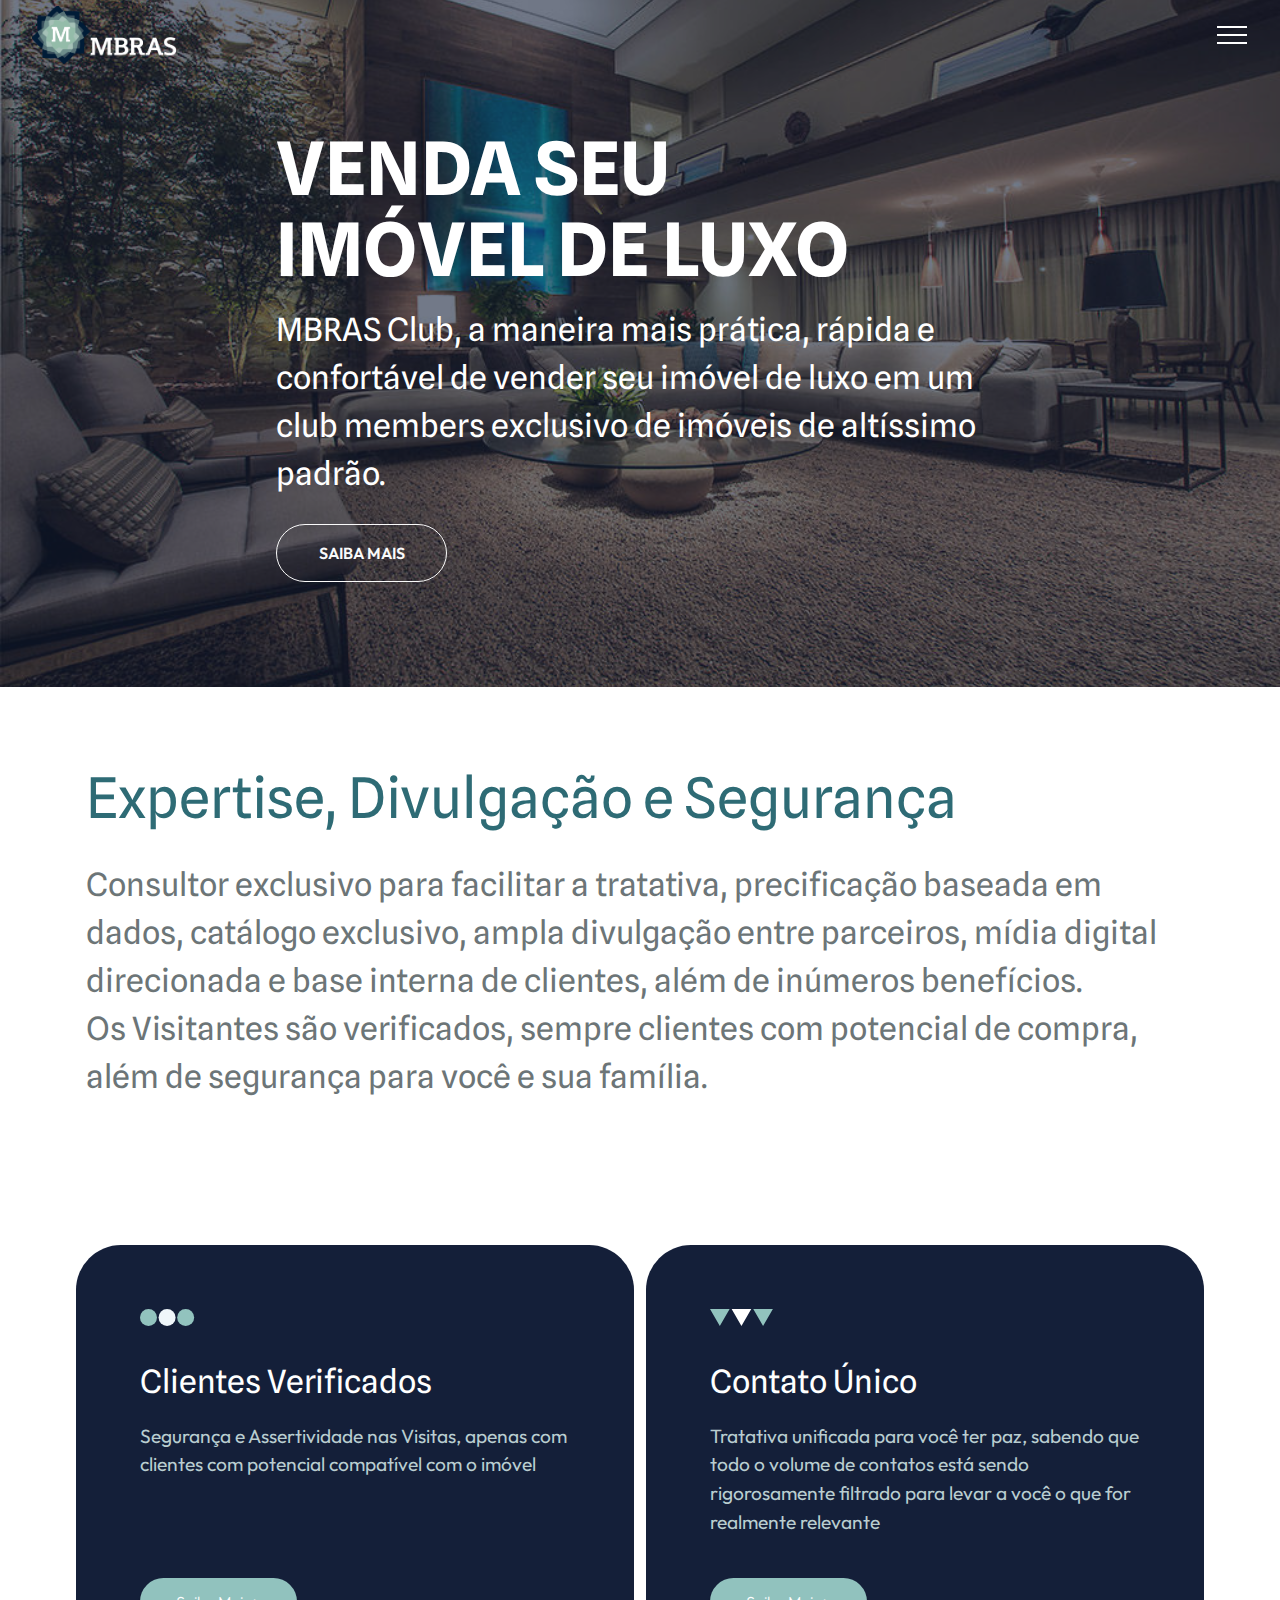
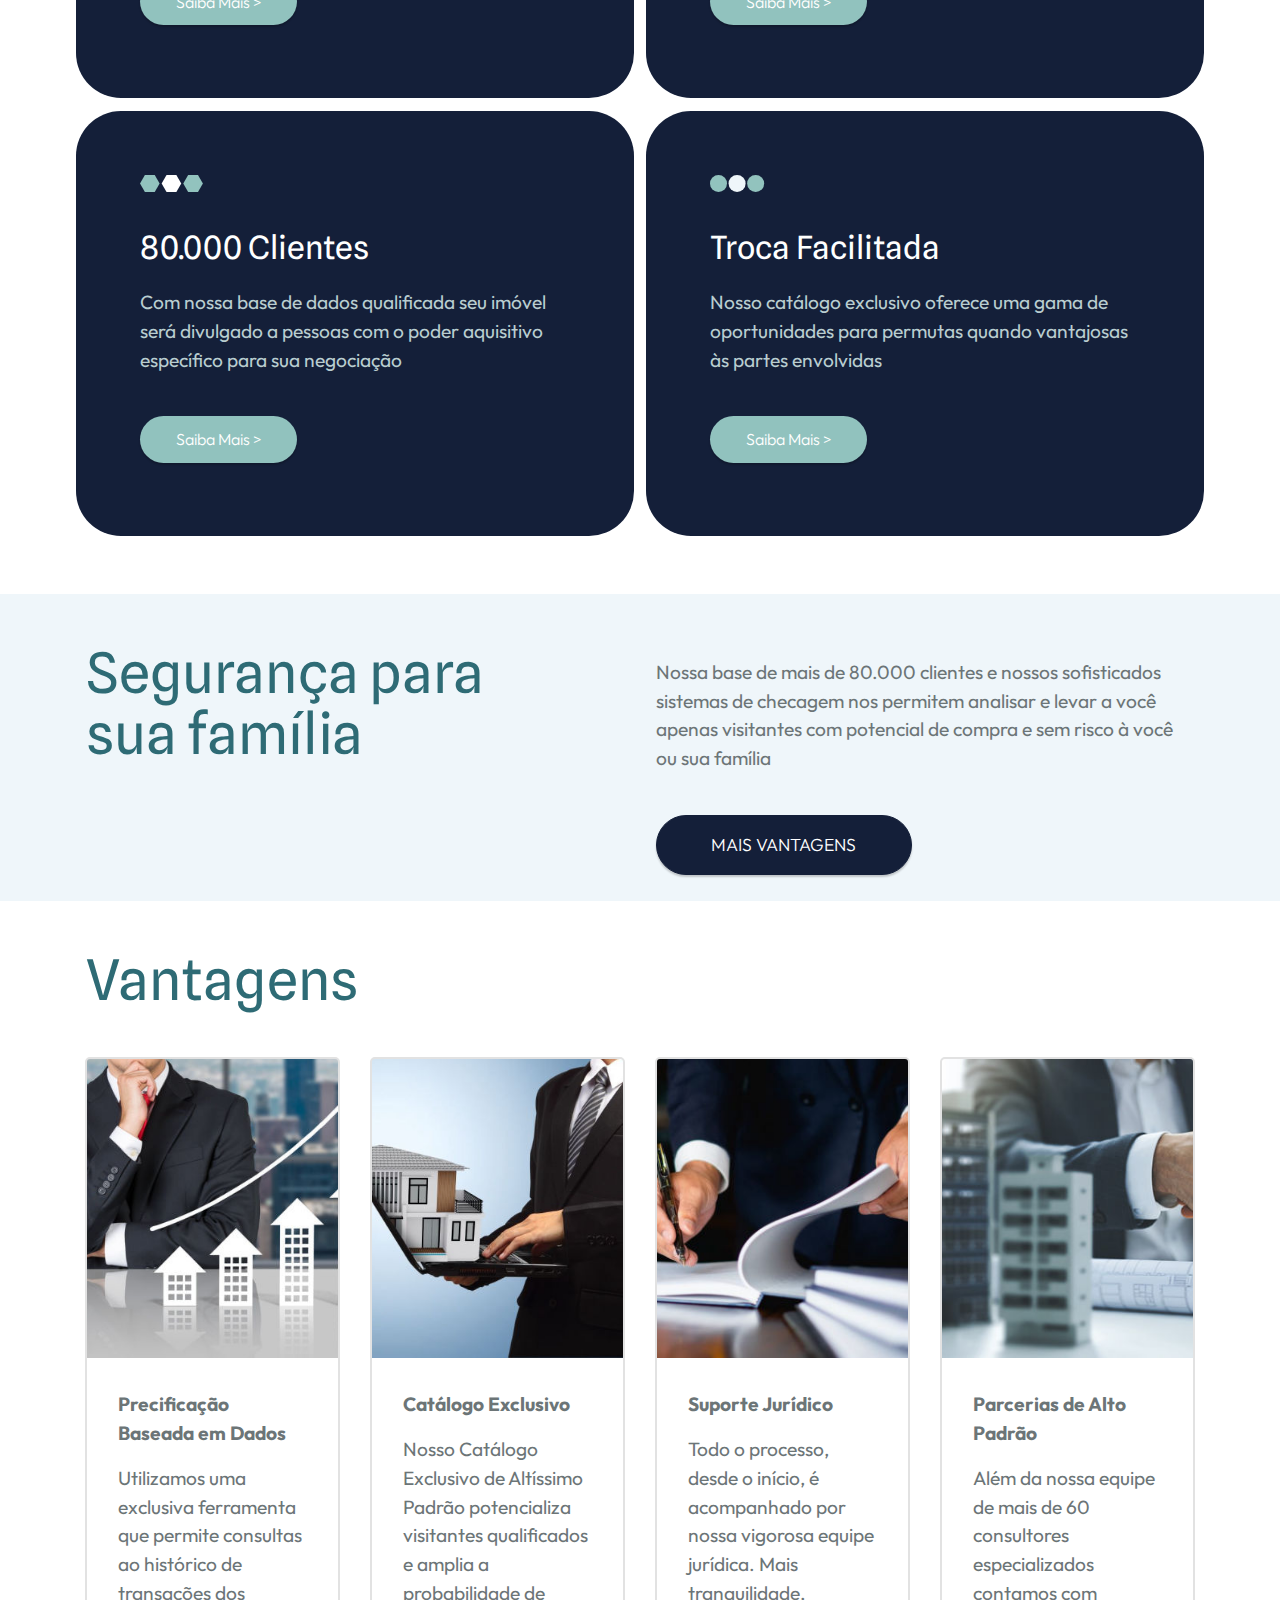
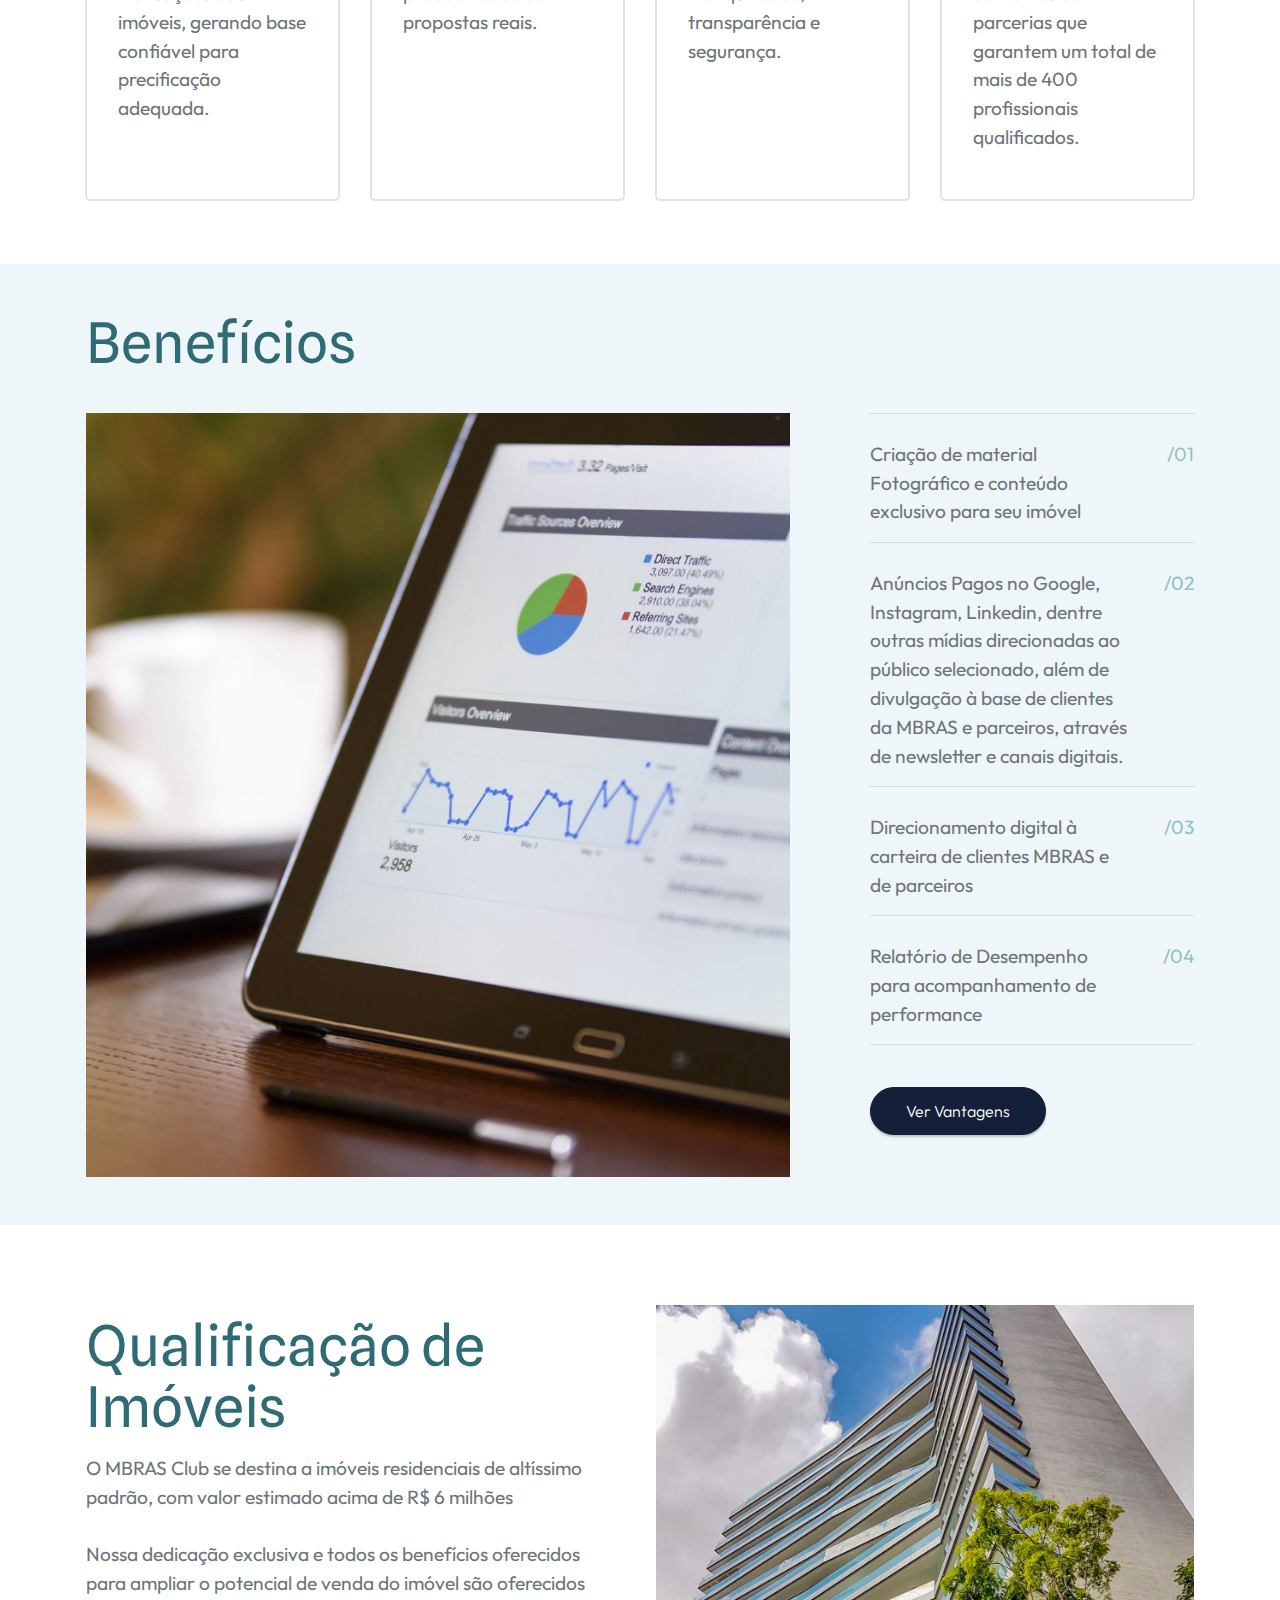
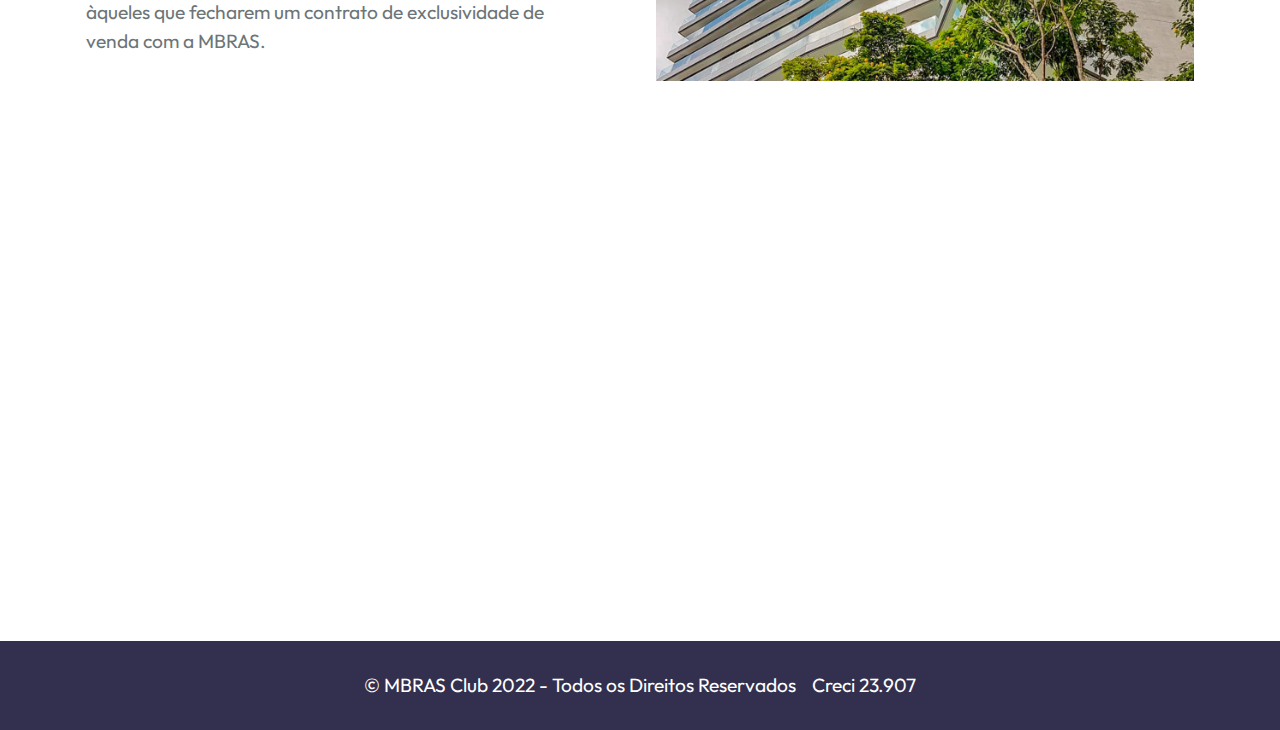
==== commit 2fee7ba9: "revamp" ====
--- a/index.html
+++ b/index.html
@@ -1,5 +1,5 @@
 <!DOCTYPE html>
-<html  >
+<html  lang="pt-BR">
 <head>
   
   <meta charset="UTF-8">
@@ -8,13 +8,13 @@
   <meta name="twitter:card" content="summary_large_image"/>
   <meta name="twitter:image:src" content="">
   <meta property="og:image" content="">
-  <meta name="twitter:title" content="Home">
+  <meta name="twitter:title" content="Mbras Club">
   <meta name="viewport" content="width=device-width, initial-scale=1, minimum-scale=1">
   <link rel="shortcut icon" href="assets/images/mbras-horizontal-b-1.png" type="image/x-icon">
-  <meta name="description" content="">
-  
-  
-  <title>Home</title>
+  <meta name="description" content="MBRAS Club, a maneira mais prática, rápida e confortável de vender seu imóvel de luxo, em um club members exclusivo de imóveis de altíssimo padrão.">
+  
+  
+  <title>Mbras Club</title>
   <link rel="stylesheet" href="assets/web/assets/mobirise-icons2/mobirise2.css">
   <link rel="stylesheet" href="assets/bootstrap/css/bootstrap.min.css">
   <link rel="stylesheet" href="assets/bootstrap/css/bootstrap-grid.min.css">
@@ -29,11 +29,20 @@
   <link rel="preload" as="style" href="assets/mobirise/css/mbr-additional.css"><link rel="stylesheet" href="assets/mobirise/css/mbr-additional.css" type="text/css">
   
   
-  
+  <!-- Google Tag Manager -->
+<script>(function(w,d,s,l,i){w[l]=w[l]||[];w[l].push({'gtm.start':
+new Date().getTime(),event:'gtm.js'});var f=d.getElementsByTagName(s)[0],
+j=d.createElement(s),dl=l!='dataLayer'?'&l='+l:'';j.async=true;j.src=
+'https://www.googletagmanager.com/gtm.js?id='+i+dl;f.parentNode.insertBefore(j,f);
+})(window,document,'script','dataLayer','GTM-W5NWWRK');</script>
+<!-- End Google Tag Manager -->
   
 </head>
 <body>
-  
+  <!-- Google Tag Manager (noscript) -->
+<noscript><iframe src="https://www.googletagmanager.com/ns.html?id=GTM-W5NWWRK"
+height="0" width="0" style="display:none;visibility:hidden"></iframe></noscript>
+<!-- End Google Tag Manager (noscript) -->
   <section data-bs-version="5.1" class="menu menu1 cid-t12k4MB8OX" once="menu" id="menu1-8">
     
     <nav class="navbar navbar-dropdown collapsed">
@@ -76,7 +85,7 @@
             <div class="col-12 col-lg-8 align-left">
                 <h1 class="mbr-section-title mbr-fonts-style mb-3 display-1"><strong>VENDA SEU</strong><br><strong>IMÓVEL DE LUXO</strong></h1>
                 
-                <p class="mbr-text mbr-fonts-style display-5">MBRAS Club, a maneira mais prática, rápida e confortável de vender seu imóvel de luxo, em um club members exclusivo de imóveis de altíssimo padrão.</p>
+                <p class="mbr-text mbr-fonts-style display-5">MBRAS Club, a maneira mais prática, rápida e confortável de vender seu imóvel de luxo em um club members exclusivo de imóveis de altíssimo padrão.</p>
                 <div class="mbr-section-btn mt-3"><a class="btn btn-lg btn-white-outline display-4" href="#">SAIBA MAIS</a></div>
             </div>
         </div>
@@ -209,7 +218,7 @@
             <div class="item features-image сol-12 col-md-6 col-lg-3">
                 <div class="item-wrapper">
                     <div class="item-img">
-                        <img src="assets/images/mbr-596x373.jpg" alt="">
+                        <img src="assets/images/dados-mbras-club-1-596x373.jpg" alt="">
                     </div>
                     <div class="item-content">
                         <h5 class="item-title mbr-fonts-style display-7"><strong>Precificação Baseada em Dados</strong></h5>
@@ -223,7 +232,7 @@
             <div class="item features-image сol-12 col-md-6 col-lg-3">
                 <div class="item-wrapper">
                     <div class="item-img">
-                        <img src="assets/images/catalog-596x447.jpg" alt="">
+                        <img src="assets/images/catalogo-mbras-club-596x397.jpg" alt="">
                     </div>
                     <div class="item-content">
                         <h5 class="item-title mbr-fonts-style display-7"><strong>Catálogo Exclusivo</strong></h5>
@@ -235,7 +244,7 @@
             <div class="item features-image сol-12 col-md-6 col-lg-3">
                 <div class="item-wrapper">
                     <div class="item-img">
-                        <img src="assets/images/mbr-596x397.jpg" alt="">
+                        <img src="assets/images/juridico-mbras-club-596x321.jpg" alt="">
                     </div>
                     <div class="item-content">
                         <h5 class="item-title mbr-fonts-style display-7"><strong>Suporte Jurídico</strong></h5>
@@ -250,7 +259,7 @@
             <div class="item features-image сol-12 col-md-6 col-lg-3">
                 <div class="item-wrapper">
                     <div class="item-img">
-                        <img src="assets/images/mbr-1-596x397.jpg" alt="" title="">
+                        <img src="assets/images/parcerias-mbras-club-596x340.jpg" alt="" title="">
                     </div>
                     <div class="item-content">
                         <h5 class="item-title mbr-fonts-style display-7"><strong>Parcerias de Alto Padrão</strong></h5>
@@ -357,7 +366,7 @@
         <div class="media-container-row align-center mbr-white">
             <div class="col-12">
                 <p class="mbr-text mb-0 mbr-fonts-style display-7">
-                    © MBRAS Club 2022 - Todos os Direitos Reservados&nbsp; &nbsp; CNPJ&nbsp;16.955.602/0001-32</p>
+                    © MBRAS Club 2022 - Todos os Direitos Reservados&nbsp; &nbsp; Creci 23.907</p>
             </div>
         </div>
     </div>
--- a/assets/mobirise/css/mbr-additional.css
+++ b/assets/mobirise/css/mbr-additional.css
@@ -14,11 +14,11 @@
 }
 .display-2 {
   font-family: 'Spline Sans', sans-serif;
-  font-size: 4.75rem;
+  font-size: 3.5rem;
   line-height: 1.1;
 }
 .display-2 > .mbr-iconfont {
-  font-size: 4.75rem;
+  font-size: 3.5rem;
 }
 .display-4 {
   font-family: 'Outfit', sans-serif;
@@ -69,9 +69,9 @@
     line-height: calc( 1.1 * (2.26rem + (4.6 - 2.26) * ((100vw - 20rem) / (48 - 20))));
   }
   .display-2 {
-    font-size: 3.04rem;
-    font-size: calc( 1.98rem + (3.8 - 1.98) * ((100vw - 20rem) / (48 - 20)));
-    line-height: calc( 1.3 * (1.98rem + (3.8 - 1.98) * ((100vw - 20rem) / (48 - 20))));
+    font-size: 2.24rem;
+    font-size: calc( 1.63rem + (2.8 - 1.63) * ((100vw - 20rem) / (48 - 20)));
+    line-height: calc( 1.3 * (1.63rem + (2.8 - 1.63) * ((100vw - 20rem) / (48 - 20))));
   }
   .display-4 {
     font-size: 0.8rem;
@@ -1081,7 +1081,7 @@
 .cid-t12pkg2TZS {
   padding-top: 8rem;
   padding-bottom: 6rem;
-  background-image: url("../../../assets/images/15208816241-1680x700.jpg");
+  background-image: url("../../../assets/images/riviera-4-1000x570.jpg");
 }
 .cid-t12pkg2TZS .mbr-section-title {
   color: #ffffff;
@@ -1385,3 +1385,676 @@
   background-color: #32304e;
   overflow: hidden;
 }
+.cid-t1v1CwpJS1 .navbar-dropdown {
+  position: relative !important;
+}
+.cid-t1v1CwpJS1 .navbar-dropdown {
+  position: absolute !important;
+}
+.cid-t1v1CwpJS1 .navbar.collapsed ul.navbar-nav li {
+  margin: 0;
+  width: fit-content;
+}
+.cid-t1v1CwpJS1 .container-fluid {
+  padding: 0 1rem;
+  margin: 0 auto;
+}
+.cid-t1v1CwpJS1 .icons-menu {
+  width: fit-content;
+  padding: 0 4rem;
+  padding-bottom: 3rem;
+  flex-wrap: nowrap;
+  display: flex;
+  justify-content: center;
+  padding-top: 0.3rem;
+  text-align: center;
+}
+@media (max-width: 767px) {
+  .cid-t1v1CwpJS1 .icons-menu {
+    padding: 0 3rem;
+  }
+}
+.cid-t1v1CwpJS1 .dropdown-item:before {
+  font-family: Moririse2 !important;
+  content: "\e966";
+  display: inline-block;
+  width: 0;
+  position: absolute;
+  left: 1rem;
+  top: 0.5rem;
+  margin-right: 0.5rem;
+  line-height: 1;
+  font-size: inherit;
+  vertical-align: middle;
+  text-align: center;
+  overflow: hidden;
+  transform: scale(0, 1);
+  transition: all 0.25s ease-in-out;
+}
+.cid-t1v1CwpJS1 .dropdown-menu {
+  padding: 0;
+  border-radius: 4px;
+  box-shadow: 0 1px 3px 0 rgba(0, 0, 0, 0.1);
+}
+.cid-t1v1CwpJS1 .dropdown-item {
+  border-bottom: 1px solid #e6e6e6;
+}
+.cid-t1v1CwpJS1 .dropdown-item:hover,
+.cid-t1v1CwpJS1 .dropdown-item:focus {
+  background: #141f39 !important;
+  color: white !important;
+}
+.cid-t1v1CwpJS1 .dropdown-item:first-child {
+  border-top-left-radius: 4px;
+  border-top-right-radius: 4px;
+}
+.cid-t1v1CwpJS1 .dropdown-item:last-child {
+  border-bottom: none;
+  border-bottom-left-radius: 4px;
+  border-bottom-right-radius: 4px;
+}
+.cid-t1v1CwpJS1 .nav-dropdown {
+  padding: 3rem 2rem;
+}
+@media (max-width: 767px) {
+  .cid-t1v1CwpJS1 .nav-dropdown {
+    padding: 2rem 0rem;
+  }
+}
+.cid-t1v1CwpJS1 .nav-dropdown .link {
+  padding: 0 0.3em !important;
+  margin: 1rem !important;
+}
+.cid-t1v1CwpJS1 .nav-dropdown .link.dropdown-toggle::after {
+  margin-left: 0.5rem;
+  margin-top: 0.2rem;
+}
+.cid-t1v1CwpJS1 .nav-link {
+  position: relative;
+}
+.cid-t1v1CwpJS1 .container {
+  display: flex;
+  margin: auto;
+}
+.cid-t1v1CwpJS1 .iconfont-wrapper {
+  color: #ffffff !important;
+  font-size: 1.5rem;
+  padding-right: 0.5rem;
+}
+.cid-t1v1CwpJS1 .dropdown-menu,
+.cid-t1v1CwpJS1 .navbar.opened {
+  background: #141f39 !important;
+  min-height: 100%;
+}
+.cid-t1v1CwpJS1 .nav-item:focus,
+.cid-t1v1CwpJS1 .nav-link:focus {
+  outline: none;
+}
+.cid-t1v1CwpJS1 .dropdown .dropdown-menu .dropdown-item {
+  width: auto;
+  transition: all 0.25s ease-in-out;
+}
+.cid-t1v1CwpJS1 .dropdown .dropdown-menu .dropdown-item::after {
+  right: 0.5rem;
+}
+.cid-t1v1CwpJS1 .dropdown .dropdown-menu .dropdown-item .mbr-iconfont {
+  margin-right: 0.5rem;
+  vertical-align: sub;
+}
+.cid-t1v1CwpJS1 .dropdown .dropdown-menu .dropdown-item .mbr-iconfont:before {
+  display: inline-block;
+  transform: scale(1, 1);
+  transition: all 0.25s ease-in-out;
+}
+.cid-t1v1CwpJS1 .collapsed .dropdown-menu .dropdown-item:before {
+  display: none;
+}
+.cid-t1v1CwpJS1 .collapsed .dropdown .dropdown-menu .dropdown-item {
+  padding: 0.235em .5em 0.235em 1.3em !important;
+  transition: none;
+  margin: 0 !important;
+}
+.cid-t1v1CwpJS1 .navbar {
+  min-height: 70px;
+  transition: all 0.3s;
+  border-bottom: 1px solid transparent;
+  background: rgba(20, 31, 57, 0);
+}
+.cid-t1v1CwpJS1 .navbar.opened {
+  transition: all 0.3s;
+}
+.cid-t1v1CwpJS1 .navbar .dropdown-item {
+  padding: 0.5rem 1.8rem;
+}
+.cid-t1v1CwpJS1 .navbar .navbar-logo img {
+  width: auto;
+}
+.cid-t1v1CwpJS1 .navbar .navbar-collapse {
+  justify-content: flex-end;
+  z-index: 1;
+}
+.cid-t1v1CwpJS1 .navbar.collapsed .nav-item .nav-link::before {
+  display: none;
+}
+.cid-t1v1CwpJS1 .navbar.collapsed.opened .dropdown-menu {
+  top: 0;
+}
+@media (min-width: 992px) {
+  .cid-t1v1CwpJS1 .navbar.collapsed.opened:not(.navbar-short) .navbar-collapse {
+    max-height: calc(98.5vh - 3.6rem);
+  }
+}
+.cid-t1v1CwpJS1 .navbar.collapsed .dropdown-menu .dropdown-submenu {
+  left: 0 !important;
+}
+.cid-t1v1CwpJS1 .navbar.collapsed .dropdown-menu .dropdown-item:after {
+  right: auto;
+}
+.cid-t1v1CwpJS1 .navbar.collapsed .dropdown-menu .dropdown-toggle[data-toggle="dropdown-submenu"]:after {
+  margin-left: 0.5rem;
+  margin-top: 0.2rem;
+  border-top: 0.35em solid;
+  border-right: 0.35em solid transparent;
+  border-left: 0.35em solid transparent;
+  border-bottom: 0;
+  top: 41%;
+}
+.cid-t1v1CwpJS1 .navbar.collapsed .dropdown-menu .dropdown-item {
+  padding: 0.25rem .5rem;
+  text-align: center;
+}
+@media (max-width: 991px) {
+  .cid-t1v1CwpJS1 .navbar .nav-item .nav-link::before {
+    display: none;
+  }
+  .cid-t1v1CwpJS1 .navbar.opened .dropdown-menu {
+    top: 0;
+  }
+  .cid-t1v1CwpJS1 .navbar .dropdown-menu .dropdown-submenu {
+    left: 0 !important;
+  }
+  .cid-t1v1CwpJS1 .navbar .dropdown-menu .dropdown-item:after {
+    right: auto;
+  }
+  .cid-t1v1CwpJS1 .navbar .dropdown-menu .dropdown-toggle[data-toggle="dropdown-submenu"]:after {
+    margin-left: 0.5rem;
+    margin-top: 0.2rem;
+    border-top: 0.35em solid;
+    border-right: 0.35em solid transparent;
+    border-left: 0.35em solid transparent;
+    border-bottom: 0;
+    top: 40%;
+  }
+  .cid-t1v1CwpJS1 .navbar .navbar-logo img {
+    height: 3rem !important;
+  }
+  .cid-t1v1CwpJS1 .navbar ul.navbar-nav li {
+    margin: auto;
+  }
+  .cid-t1v1CwpJS1 .navbar .dropdown-menu .dropdown-item {
+    padding: 0.25rem .5rem !important;
+    text-align: center;
+  }
+  .cid-t1v1CwpJS1 .navbar .navbar-brand {
+    flex-shrink: initial;
+    flex-basis: auto;
+    word-break: break-word;
+    padding-right: 2rem;
+  }
+  .cid-t1v1CwpJS1 .navbar .navbar-toggler {
+    flex-basis: auto;
+  }
+}
+.cid-t1v1CwpJS1 .navbar.navbar-short {
+  min-height: 60px;
+}
+.cid-t1v1CwpJS1 .navbar.navbar-short .navbar-logo img {
+  height: 2.5rem !important;
+}
+.cid-t1v1CwpJS1 .navbar.navbar-short .navbar-brand {
+  min-height: 60px;
+  padding: 0;
+}
+.cid-t1v1CwpJS1 .navbar-brand {
+  min-height: 70px;
+  flex-shrink: 0;
+  align-items: center;
+  margin-right: 0;
+  padding: 0;
+  transition: all 0.3s;
+  word-break: break-word;
+  z-index: 1;
+}
+.cid-t1v1CwpJS1 .navbar-brand .navbar-caption {
+  line-height: inherit !important;
+}
+.cid-t1v1CwpJS1 .navbar-brand .navbar-logo a {
+  outline: none;
+}
+.cid-t1v1CwpJS1 .dropdown-item.active,
+.cid-t1v1CwpJS1 .dropdown-item:active {
+  background-color: transparent;
+}
+.cid-t1v1CwpJS1 .navbar-expand-lg .navbar-nav .nav-link {
+  padding: 0;
+}
+.cid-t1v1CwpJS1 .nav-dropdown .link.dropdown-toggle {
+  margin-right: 1.667em;
+}
+.cid-t1v1CwpJS1 .nav-dropdown .link.dropdown-toggle[aria-expanded="true"] {
+  margin-right: 0;
+  padding: 0.667em 1.667em;
+}
+.cid-t1v1CwpJS1 .navbar.navbar-expand-lg .dropdown .dropdown-menu {
+  background: #141f39;
+}
+.cid-t1v1CwpJS1 .navbar.navbar-expand-lg .dropdown .dropdown-menu .dropdown-submenu {
+  margin: 0;
+  left: 100%;
+}
+.cid-t1v1CwpJS1 .navbar .dropdown.open > .dropdown-menu {
+  display: block;
+}
+.cid-t1v1CwpJS1 ul.navbar-nav {
+  flex-wrap: wrap;
+}
+.cid-t1v1CwpJS1 .navbar-buttons {
+  text-align: center;
+  min-width: 170px;
+}
+.cid-t1v1CwpJS1 button.navbar-toggler[aria-expanded="false"] .hamburger span {
+  background-color: #ffffff;
+}
+.cid-t1v1CwpJS1 button.navbar-toggler[aria-expanded="true"] .hamburger span {
+  background: #ffffff;
+}
+.cid-t1v1CwpJS1 button.navbar-toggler {
+  outline: none;
+  width: 31px;
+  height: 20px;
+  cursor: pointer;
+  transition: all 0.2s;
+  position: relative;
+  align-self: center;
+}
+.cid-t1v1CwpJS1 button.navbar-toggler .hamburger span {
+  position: absolute;
+  right: 0;
+  width: 30px;
+  height: 2px;
+  border-right: 5px;
+}
+.cid-t1v1CwpJS1 button.navbar-toggler .hamburger span:nth-child(1) {
+  top: 0;
+  transition: all 0.2s;
+}
+.cid-t1v1CwpJS1 button.navbar-toggler .hamburger span:nth-child(2) {
+  top: 8px;
+  transition: all 0.15s;
+}
+.cid-t1v1CwpJS1 button.navbar-toggler .hamburger span:nth-child(3) {
+  top: 8px;
+  transition: all 0.15s;
+}
+.cid-t1v1CwpJS1 button.navbar-toggler .hamburger span:nth-child(4) {
+  top: 16px;
+  transition: all 0.2s;
+}
+.cid-t1v1CwpJS1 nav.opened .hamburger span:nth-child(1) {
+  top: 8px;
+  width: 0;
+  opacity: 0;
+  right: 50%;
+  transition: all 0.2s;
+}
+.cid-t1v1CwpJS1 nav.opened .hamburger span:nth-child(2) {
+  transform: rotate(45deg);
+  transition: all 0.25s;
+}
+.cid-t1v1CwpJS1 nav.opened .hamburger span:nth-child(3) {
+  transform: rotate(-45deg);
+  transition: all 0.25s;
+}
+.cid-t1v1CwpJS1 nav.opened .hamburger span:nth-child(4) {
+  top: 8px;
+  width: 0;
+  opacity: 0;
+  right: 50%;
+  transition: all 0.2s;
+}
+.cid-t1v1CwpJS1 .navbar-dropdown {
+  padding: 0 1rem;
+}
+.cid-t1v1CwpJS1 a.nav-link {
+  display: flex;
+  align-items: center;
+  justify-content: center;
+}
+@media screen and (-ms-high-contrast: active), (-ms-high-contrast: none) {
+  .cid-t1v1CwpJS1 .navbar {
+    height: 70px;
+  }
+  .cid-t1v1CwpJS1 .navbar.opened {
+    height: auto;
+  }
+  .cid-t1v1CwpJS1 .nav-item .nav-link:hover::before {
+    width: 175%;
+    max-width: calc(100% + 2rem);
+    left: -1rem;
+  }
+}
+.cid-t1v1CywU5U {
+  padding-top: 8rem;
+  padding-bottom: 6rem;
+  background-image: url("../../../assets/images/riviera-4-1000x570.jpg");
+}
+.cid-t1v1CywU5U .mbr-section-title {
+  color: #ffffff;
+}
+.cid-t1v1CywU5U .mbr-text,
+.cid-t1v1CywU5U .mbr-section-btn {
+  color: #ffffff;
+}
+.cid-t1v1CzYb1n {
+  padding-top: 5rem;
+  padding-bottom: 2rem;
+  background-color: #ffffff;
+}
+.cid-t1v1CzYb1n .mbr-section-title {
+  color: #2e6b75;
+}
+.cid-t1v1CzYb1n .mbr-section-subtitle {
+  color: #6c7577;
+}
+.cid-t1v1CBgsGq {
+  padding-top: 2rem;
+  padding-bottom: 2rem;
+  background-color: #ffffff;
+}
+.cid-t1v1CBgsGq .item-img,
+.cid-t1v1CBgsGq img {
+  width: auto;
+  object-fit: cover;
+}
+.cid-t1v1CBgsGq .item:focus,
+.cid-t1v1CBgsGq span:focus {
+  outline: none;
+}
+.cid-t1v1CBgsGq .item {
+  cursor: pointer;
+  margin-bottom: 0.8rem;
+  padding-left: 0.4rem;
+  padding-right: 0.4rem;
+}
+.cid-t1v1CBgsGq .element-wrapper {
+  position: relative;
+  border-radius: 45px;
+  background: #141f39;
+  height: 100%;
+  display: flex;
+  flex-flow: column nowrap;
+  padding: 4rem;
+}
+@media (min-width: 1201px) {
+  .cid-t1v1CBgsGq .element-wrapper .item-content {
+    padding-top: 2rem;
+  }
+  .cid-t1v1CBgsGq .element-wrapper .item-footer {
+    padding-top: 1rem;
+  }
+}
+@media (max-width: 1200px) {
+  .cid-t1v1CBgsGq .element-wrapper {
+    padding: 2.5rem;
+  }
+  .cid-t1v1CBgsGq .element-wrapper .item-content {
+    padding-top: 1rem;
+  }
+  .cid-t1v1CBgsGq .element-wrapper .item-footer {
+    padding-top: 1rem;
+  }
+}
+.cid-t1v1CBgsGq .mbr-section-btn {
+  margin-top: auto !important;
+}
+.cid-t1v1CBgsGq .mbr-section-title {
+  color: #2e6b75;
+}
+.cid-t1v1CBgsGq .mbr-text,
+.cid-t1v1CBgsGq .mbr-section-btn {
+  text-align: left;
+  color: #b9cdd0;
+}
+.cid-t1v1CBgsGq .item-title {
+  text-align: left;
+  color: #ffffff;
+}
+.cid-t1v1CBgsGq .item-subtitle {
+  text-align: left;
+}
+.cid-t1v1CBgsGq .btn-success {
+  border: 0 !important;
+}
+.cid-t1v1CDMEbM {
+  padding-top: 0rem;
+  padding-bottom: 1rem;
+  background-color: #eff6fa;
+}
+@media (min-width: 768px) and (max-width: 991px) {
+  .cid-t1v1CDMEbM .content-wrapper {
+    padding: 2rem;
+  }
+}
+@media (max-width: 767px) {
+  .cid-t1v1CDMEbM .content-wrapper {
+    padding: 1rem;
+  }
+}
+.cid-t1v1CDMEbM .mbr-section-title {
+  color: #2e6b75;
+}
+.cid-t1v1CDMEbM .mbr-text {
+  color: #6c7577;
+}
+.cid-t1v1CDMEbM .btn {
+  padding: 1rem 3.4rem;
+}
+.cid-t1v1CF1vRU {
+  padding-top: 3rem;
+  padding-bottom: 2rem;
+  background-color: #ffffff;
+}
+.cid-t1v1CF1vRU img,
+.cid-t1v1CF1vRU .item-img {
+  width: 100%;
+  height: 100%;
+  height: 300px;
+  object-fit: cover;
+}
+.cid-t1v1CF1vRU .item:focus,
+.cid-t1v1CF1vRU span:focus {
+  outline: none;
+}
+.cid-t1v1CF1vRU .item {
+  cursor: pointer;
+  margin-bottom: 2rem;
+}
+.cid-t1v1CF1vRU .item-wrapper {
+  position: relative;
+  border-radius: 4px;
+  background: #ffffff;
+  outline: 1px solid #e2e2e2;
+  outline-style: auto;
+  height: 100%;
+  display: flex;
+  flex-flow: column nowrap;
+}
+@media (min-width: 992px) {
+  .cid-t1v1CF1vRU .item-wrapper .item-content {
+    padding: 2rem;
+  }
+}
+@media (max-width: 991px) {
+  .cid-t1v1CF1vRU .item-wrapper .item-content {
+    padding: 1rem;
+  }
+}
+.cid-t1v1CF1vRU .mbr-section-btn {
+  margin-top: auto !important;
+}
+.cid-t1v1CF1vRU .mbr-section-title {
+  color: #2e6b75;
+}
+.cid-t1v1CF1vRU .mbr-section-subtitle {
+  color: #6c7577;
+}
+.cid-t1v1CF1vRU .mbr-text,
+.cid-t1v1CF1vRU .mbr-section-btn {
+  text-align: left;
+}
+.cid-t1v1CF1vRU .item-title {
+  color: #6c7577;
+  text-align: left;
+}
+.cid-t1v1CF1vRU .mbr-text {
+  color: #6c7577;
+  text-align: left;
+}
+.cid-t1v1CF1vRU .item-subtitle {
+  text-align: center;
+}
+.cid-t1v1CF1vRU .display-4 {
+  font-weight: 500;
+}
+.cid-t1v1CH2eFt {
+  padding-top: 3rem;
+  padding-bottom: 3rem;
+  background-color: #eff6fa;
+}
+@media (min-width: 992px) {
+  .cid-t1v1CH2eFt .row {
+    flex-direction: row-reverse;
+  }
+  .cid-t1v1CH2eFt .image-wrapper {
+    padding-right: 1.5rem;
+  }
+  .cid-t1v1CH2eFt .wrapper {
+    padding-left: 1.5rem;
+  }
+}
+.cid-t1v1CH2eFt .title-block {
+  display: flex;
+}
+.cid-t1v1CH2eFt .item-number {
+  color: #ffffff;
+}
+.cid-t1v1CH2eFt .item-title {
+  color: #2e6b75;
+}
+.cid-t1v1CH2eFt .subtitle-text {
+  color: #6c7577;
+}
+.cid-t1v1CH2eFt .item-box {
+  display: flex;
+  border-bottom: 1px solid #cededc;
+  padding-top: 1.6rem;
+}
+.cid-t1v1CH2eFt .item-box:first-child {
+  border-top: 1px solid #cededc;
+}
+.cid-t1v1CH2eFt .num {
+  color: #91c2be;
+  min-width: max-content;
+  margin-left: 2rem;
+}
+.cid-t1v1CH2eFt .item-text {
+  color: #6c7577;
+}
+.cid-t1v1CH2eFt .image-wrapper {
+  height: 100%;
+}
+@media (max-width: 991px) {
+  .cid-t1v1CH2eFt .image-wrapper {
+    margin-top: 3rem;
+  }
+}
+.cid-t1v1CH2eFt .image-wrapper img {
+  height: 100%;
+  width: 100%;
+  object-fit: cover;
+}
+.cid-t1v1CIbjif {
+  padding-top: 5rem;
+  padding-bottom: 5rem;
+  background-color: #ffffff;
+}
+@media (max-width: 991px) {
+  .cid-t1v1CIbjif .image-wrapper {
+    margin-bottom: 1rem;
+    margin-top: 2rem;
+  }
+}
+.cid-t1v1CIbjif img {
+  width: 100%;
+}
+@media (min-width: 992px) {
+  .cid-t1v1CIbjif .text-wrapper {
+    padding-right: 2rem;
+  }
+}
+.cid-t1v1CIbjif .mbr-section-title {
+  color: #2e6b75;
+}
+.cid-t1v1CIbjif .mbr-text {
+  color: #6c7577;
+}
+.cid-t1v1CIbjif .mbr-description {
+  color: #6c7577;
+}
+.cid-t1v2hmxk0L {
+  padding-top: 1rem;
+  padding-bottom: 1rem;
+  background-color: #eff6fa;
+}
+.cid-t1v2hmxk0L .mbr-text,
+.cid-t1v2hmxk0L .mbr-section-btn {
+  color: #232323;
+}
+.cid-t1v2hmxk0L a.btn {
+  height: 100%;
+  margin: 0;
+}
+.cid-t1v2hmxk0L .mbr-section-btn {
+  display: flex;
+  margin-bottom: 1.2rem;
+  width: 100%;
+}
+.cid-t1v2hmxk0L .mbr-section-btn .btn {
+  width: 100%;
+}
+@media (max-width: 991px) {
+  .cid-t1v2hmxk0L .image-wrapper {
+    margin-bottom: 2rem;
+  }
+  .cid-t1v2hmxk0L .content-wrapper {
+    flex-direction: column-reverse;
+  }
+}
+.cid-t1v2hmxk0L .justify-content-center {
+  align-items: center;
+}
+.cid-t1v2hmxk0L .mbr-section-title {
+  color: #2e6b75;
+}
+.cid-t1v2hmxk0L .mbr-text {
+  color: #6c7577;
+}
+.cid-t1v2hmxk0L .btn {
+  font-weight: 500;
+}
+.cid-t1v1CKAUGz {
+  padding-top: 30px;
+  padding-bottom: 30px;
+  background-color: #32304e;
+  overflow: hidden;
+}
--- a/assets/mobirise/css/mbr-additional.css
+++ b/assets/mobirise/css/mbr-additional.css
@@ -14,11 +14,11 @@
 }
 .display-2 {
   font-family: 'Spline Sans', sans-serif;
-  font-size: 4.75rem;
+  font-size: 3.5rem;
   line-height: 1.1;
 }
 .display-2 > .mbr-iconfont {
-  font-size: 4.75rem;
+  font-size: 3.5rem;
 }
 .display-4 {
   font-family: 'Outfit', sans-serif;
@@ -69,9 +69,9 @@
     line-height: calc( 1.1 * (2.26rem + (4.6 - 2.26) * ((100vw - 20rem) / (48 - 20))));
   }
   .display-2 {
-    font-size: 3.04rem;
-    font-size: calc( 1.98rem + (3.8 - 1.98) * ((100vw - 20rem) / (48 - 20)));
-    line-height: calc( 1.3 * (1.98rem + (3.8 - 1.98) * ((100vw - 20rem) / (48 - 20))));
+    font-size: 2.24rem;
+    font-size: calc( 1.63rem + (2.8 - 1.63) * ((100vw - 20rem) / (48 - 20)));
+    line-height: calc( 1.3 * (1.63rem + (2.8 - 1.63) * ((100vw - 20rem) / (48 - 20))));
   }
   .display-4 {
     font-size: 0.8rem;
@@ -1081,7 +1081,7 @@
 .cid-t12pkg2TZS {
   padding-top: 8rem;
   padding-bottom: 6rem;
-  background-image: url("../../../assets/images/15208816241-1680x700.jpg");
+  background-image: url("../../../assets/images/riviera-4-1000x570.jpg");
 }
 .cid-t12pkg2TZS .mbr-section-title {
   color: #ffffff;
@@ -1385,3 +1385,676 @@
   background-color: #32304e;
   overflow: hidden;
 }
+.cid-t1v1CwpJS1 .navbar-dropdown {
+  position: relative !important;
+}
+.cid-t1v1CwpJS1 .navbar-dropdown {
+  position: absolute !important;
+}
+.cid-t1v1CwpJS1 .navbar.collapsed ul.navbar-nav li {
+  margin: 0;
+  width: fit-content;
+}
+.cid-t1v1CwpJS1 .container-fluid {
+  padding: 0 1rem;
+  margin: 0 auto;
+}
+.cid-t1v1CwpJS1 .icons-menu {
+  width: fit-content;
+  padding: 0 4rem;
+  padding-bottom: 3rem;
+  flex-wrap: nowrap;
+  display: flex;
+  justify-content: center;
+  padding-top: 0.3rem;
+  text-align: center;
+}
+@media (max-width: 767px) {
+  .cid-t1v1CwpJS1 .icons-menu {
+    padding: 0 3rem;
+  }
+}
+.cid-t1v1CwpJS1 .dropdown-item:before {
+  font-family: Moririse2 !important;
+  content: "\e966";
+  display: inline-block;
+  width: 0;
+  position: absolute;
+  left: 1rem;
+  top: 0.5rem;
+  margin-right: 0.5rem;
+  line-height: 1;
+  font-size: inherit;
+  vertical-align: middle;
+  text-align: center;
+  overflow: hidden;
+  transform: scale(0, 1);
+  transition: all 0.25s ease-in-out;
+}
+.cid-t1v1CwpJS1 .dropdown-menu {
+  padding: 0;
+  border-radius: 4px;
+  box-shadow: 0 1px 3px 0 rgba(0, 0, 0, 0.1);
+}
+.cid-t1v1CwpJS1 .dropdown-item {
+  border-bottom: 1px solid #e6e6e6;
+}
+.cid-t1v1CwpJS1 .dropdown-item:hover,
+.cid-t1v1CwpJS1 .dropdown-item:focus {
+  background: #141f39 !important;
+  color: white !important;
+}
+.cid-t1v1CwpJS1 .dropdown-item:first-child {
+  border-top-left-radius: 4px;
+  border-top-right-radius: 4px;
+}
+.cid-t1v1CwpJS1 .dropdown-item:last-child {
+  border-bottom: none;
+  border-bottom-left-radius: 4px;
+  border-bottom-right-radius: 4px;
+}
+.cid-t1v1CwpJS1 .nav-dropdown {
+  padding: 3rem 2rem;
+}
+@media (max-width: 767px) {
+  .cid-t1v1CwpJS1 .nav-dropdown {
+    padding: 2rem 0rem;
+  }
+}
+.cid-t1v1CwpJS1 .nav-dropdown .link {
+  padding: 0 0.3em !important;
+  margin: 1rem !important;
+}
+.cid-t1v1CwpJS1 .nav-dropdown .link.dropdown-toggle::after {
+  margin-left: 0.5rem;
+  margin-top: 0.2rem;
+}
+.cid-t1v1CwpJS1 .nav-link {
+  position: relative;
+}
+.cid-t1v1CwpJS1 .container {
+  display: flex;
+  margin: auto;
+}
+.cid-t1v1CwpJS1 .iconfont-wrapper {
+  color: #ffffff !important;
+  font-size: 1.5rem;
+  padding-right: 0.5rem;
+}
+.cid-t1v1CwpJS1 .dropdown-menu,
+.cid-t1v1CwpJS1 .navbar.opened {
+  background: #141f39 !important;
+  min-height: 100%;
+}
+.cid-t1v1CwpJS1 .nav-item:focus,
+.cid-t1v1CwpJS1 .nav-link:focus {
+  outline: none;
+}
+.cid-t1v1CwpJS1 .dropdown .dropdown-menu .dropdown-item {
+  width: auto;
+  transition: all 0.25s ease-in-out;
+}
+.cid-t1v1CwpJS1 .dropdown .dropdown-menu .dropdown-item::after {
+  right: 0.5rem;
+}
+.cid-t1v1CwpJS1 .dropdown .dropdown-menu .dropdown-item .mbr-iconfont {
+  margin-right: 0.5rem;
+  vertical-align: sub;
+}
+.cid-t1v1CwpJS1 .dropdown .dropdown-menu .dropdown-item .mbr-iconfont:before {
+  display: inline-block;
+  transform: scale(1, 1);
+  transition: all 0.25s ease-in-out;
+}
+.cid-t1v1CwpJS1 .collapsed .dropdown-menu .dropdown-item:before {
+  display: none;
+}
+.cid-t1v1CwpJS1 .collapsed .dropdown .dropdown-menu .dropdown-item {
+  padding: 0.235em .5em 0.235em 1.3em !important;
+  transition: none;
+  margin: 0 !important;
+}
+.cid-t1v1CwpJS1 .navbar {
+  min-height: 70px;
+  transition: all 0.3s;
+  border-bottom: 1px solid transparent;
+  background: rgba(20, 31, 57, 0);
+}
+.cid-t1v1CwpJS1 .navbar.opened {
+  transition: all 0.3s;
+}
+.cid-t1v1CwpJS1 .navbar .dropdown-item {
+  padding: 0.5rem 1.8rem;
+}
+.cid-t1v1CwpJS1 .navbar .navbar-logo img {
+  width: auto;
+}
+.cid-t1v1CwpJS1 .navbar .navbar-collapse {
+  justify-content: flex-end;
+  z-index: 1;
+}
+.cid-t1v1CwpJS1 .navbar.collapsed .nav-item .nav-link::before {
+  display: none;
+}
+.cid-t1v1CwpJS1 .navbar.collapsed.opened .dropdown-menu {
+  top: 0;
+}
+@media (min-width: 992px) {
+  .cid-t1v1CwpJS1 .navbar.collapsed.opened:not(.navbar-short) .navbar-collapse {
+    max-height: calc(98.5vh - 3.6rem);
+  }
+}
+.cid-t1v1CwpJS1 .navbar.collapsed .dropdown-menu .dropdown-submenu {
+  left: 0 !important;
+}
+.cid-t1v1CwpJS1 .navbar.collapsed .dropdown-menu .dropdown-item:after {
+  right: auto;
+}
+.cid-t1v1CwpJS1 .navbar.collapsed .dropdown-menu .dropdown-toggle[data-toggle="dropdown-submenu"]:after {
+  margin-left: 0.5rem;
+  margin-top: 0.2rem;
+  border-top: 0.35em solid;
+  border-right: 0.35em solid transparent;
+  border-left: 0.35em solid transparent;
+  border-bottom: 0;
+  top: 41%;
+}
+.cid-t1v1CwpJS1 .navbar.collapsed .dropdown-menu .dropdown-item {
+  padding: 0.25rem .5rem;
+  text-align: center;
+}
+@media (max-width: 991px) {
+  .cid-t1v1CwpJS1 .navbar .nav-item .nav-link::before {
+    display: none;
+  }
+  .cid-t1v1CwpJS1 .navbar.opened .dropdown-menu {
+    top: 0;
+  }
+  .cid-t1v1CwpJS1 .navbar .dropdown-menu .dropdown-submenu {
+    left: 0 !important;
+  }
+  .cid-t1v1CwpJS1 .navbar .dropdown-menu .dropdown-item:after {
+    right: auto;
+  }
+  .cid-t1v1CwpJS1 .navbar .dropdown-menu .dropdown-toggle[data-toggle="dropdown-submenu"]:after {
+    margin-left: 0.5rem;
+    margin-top: 0.2rem;
+    border-top: 0.35em solid;
+    border-right: 0.35em solid transparent;
+    border-left: 0.35em solid transparent;
+    border-bottom: 0;
+    top: 40%;
+  }
+  .cid-t1v1CwpJS1 .navbar .navbar-logo img {
+    height: 3rem !important;
+  }
+  .cid-t1v1CwpJS1 .navbar ul.navbar-nav li {
+    margin: auto;
+  }
+  .cid-t1v1CwpJS1 .navbar .dropdown-menu .dropdown-item {
+    padding: 0.25rem .5rem !important;
+    text-align: center;
+  }
+  .cid-t1v1CwpJS1 .navbar .navbar-brand {
+    flex-shrink: initial;
+    flex-basis: auto;
+    word-break: break-word;
+    padding-right: 2rem;
+  }
+  .cid-t1v1CwpJS1 .navbar .navbar-toggler {
+    flex-basis: auto;
+  }
+}
+.cid-t1v1CwpJS1 .navbar.navbar-short {
+  min-height: 60px;
+}
+.cid-t1v1CwpJS1 .navbar.navbar-short .navbar-logo img {
+  height: 2.5rem !important;
+}
+.cid-t1v1CwpJS1 .navbar.navbar-short .navbar-brand {
+  min-height: 60px;
+  padding: 0;
+}
+.cid-t1v1CwpJS1 .navbar-brand {
+  min-height: 70px;
+  flex-shrink: 0;
+  align-items: center;
+  margin-right: 0;
+  padding: 0;
+  transition: all 0.3s;
+  word-break: break-word;
+  z-index: 1;
+}
+.cid-t1v1CwpJS1 .navbar-brand .navbar-caption {
+  line-height: inherit !important;
+}
+.cid-t1v1CwpJS1 .navbar-brand .navbar-logo a {
+  outline: none;
+}
+.cid-t1v1CwpJS1 .dropdown-item.active,
+.cid-t1v1CwpJS1 .dropdown-item:active {
+  background-color: transparent;
+}
+.cid-t1v1CwpJS1 .navbar-expand-lg .navbar-nav .nav-link {
+  padding: 0;
+}
+.cid-t1v1CwpJS1 .nav-dropdown .link.dropdown-toggle {
+  margin-right: 1.667em;
+}
+.cid-t1v1CwpJS1 .nav-dropdown .link.dropdown-toggle[aria-expanded="true"] {
+  margin-right: 0;
+  padding: 0.667em 1.667em;
+}
+.cid-t1v1CwpJS1 .navbar.navbar-expand-lg .dropdown .dropdown-menu {
+  background: #141f39;
+}
+.cid-t1v1CwpJS1 .navbar.navbar-expand-lg .dropdown .dropdown-menu .dropdown-submenu {
+  margin: 0;
+  left: 100%;
+}
+.cid-t1v1CwpJS1 .navbar .dropdown.open > .dropdown-menu {
+  display: block;
+}
+.cid-t1v1CwpJS1 ul.navbar-nav {
+  flex-wrap: wrap;
+}
+.cid-t1v1CwpJS1 .navbar-buttons {
+  text-align: center;
+  min-width: 170px;
+}
+.cid-t1v1CwpJS1 button.navbar-toggler[aria-expanded="false"] .hamburger span {
+  background-color: #ffffff;
+}
+.cid-t1v1CwpJS1 button.navbar-toggler[aria-expanded="true"] .hamburger span {
+  background: #ffffff;
+}
+.cid-t1v1CwpJS1 button.navbar-toggler {
+  outline: none;
+  width: 31px;
+  height: 20px;
+  cursor: pointer;
+  transition: all 0.2s;
+  position: relative;
+  align-self: center;
+}
+.cid-t1v1CwpJS1 button.navbar-toggler .hamburger span {
+  position: absolute;
+  right: 0;
+  width: 30px;
+  height: 2px;
+  border-right: 5px;
+}
+.cid-t1v1CwpJS1 button.navbar-toggler .hamburger span:nth-child(1) {
+  top: 0;
+  transition: all 0.2s;
+}
+.cid-t1v1CwpJS1 button.navbar-toggler .hamburger span:nth-child(2) {
+  top: 8px;
+  transition: all 0.15s;
+}
+.cid-t1v1CwpJS1 button.navbar-toggler .hamburger span:nth-child(3) {
+  top: 8px;
+  transition: all 0.15s;
+}
+.cid-t1v1CwpJS1 button.navbar-toggler .hamburger span:nth-child(4) {
+  top: 16px;
+  transition: all 0.2s;
+}
+.cid-t1v1CwpJS1 nav.opened .hamburger span:nth-child(1) {
+  top: 8px;
+  width: 0;
+  opacity: 0;
+  right: 50%;
+  transition: all 0.2s;
+}
+.cid-t1v1CwpJS1 nav.opened .hamburger span:nth-child(2) {
+  transform: rotate(45deg);
+  transition: all 0.25s;
+}
+.cid-t1v1CwpJS1 nav.opened .hamburger span:nth-child(3) {
+  transform: rotate(-45deg);
+  transition: all 0.25s;
+}
+.cid-t1v1CwpJS1 nav.opened .hamburger span:nth-child(4) {
+  top: 8px;
+  width: 0;
+  opacity: 0;
+  right: 50%;
+  transition: all 0.2s;
+}
+.cid-t1v1CwpJS1 .navbar-dropdown {
+  padding: 0 1rem;
+}
+.cid-t1v1CwpJS1 a.nav-link {
+  display: flex;
+  align-items: center;
+  justify-content: center;
+}
+@media screen and (-ms-high-contrast: active), (-ms-high-contrast: none) {
+  .cid-t1v1CwpJS1 .navbar {
+    height: 70px;
+  }
+  .cid-t1v1CwpJS1 .navbar.opened {
+    height: auto;
+  }
+  .cid-t1v1CwpJS1 .nav-item .nav-link:hover::before {
+    width: 175%;
+    max-width: calc(100% + 2rem);
+    left: -1rem;
+  }
+}
+.cid-t1v1CywU5U {
+  padding-top: 8rem;
+  padding-bottom: 6rem;
+  background-image: url("../../../assets/images/riviera-4-1000x570.jpg");
+}
+.cid-t1v1CywU5U .mbr-section-title {
+  color: #ffffff;
+}
+.cid-t1v1CywU5U .mbr-text,
+.cid-t1v1CywU5U .mbr-section-btn {
+  color: #ffffff;
+}
+.cid-t1v1CzYb1n {
+  padding-top: 5rem;
+  padding-bottom: 2rem;
+  background-color: #ffffff;
+}
+.cid-t1v1CzYb1n .mbr-section-title {
+  color: #2e6b75;
+}
+.cid-t1v1CzYb1n .mbr-section-subtitle {
+  color: #6c7577;
+}
+.cid-t1v1CBgsGq {
+  padding-top: 2rem;
+  padding-bottom: 2rem;
+  background-color: #ffffff;
+}
+.cid-t1v1CBgsGq .item-img,
+.cid-t1v1CBgsGq img {
+  width: auto;
+  object-fit: cover;
+}
+.cid-t1v1CBgsGq .item:focus,
+.cid-t1v1CBgsGq span:focus {
+  outline: none;
+}
+.cid-t1v1CBgsGq .item {
+  cursor: pointer;
+  margin-bottom: 0.8rem;
+  padding-left: 0.4rem;
+  padding-right: 0.4rem;
+}
+.cid-t1v1CBgsGq .element-wrapper {
+  position: relative;
+  border-radius: 45px;
+  background: #141f39;
+  height: 100%;
+  display: flex;
+  flex-flow: column nowrap;
+  padding: 4rem;
+}
+@media (min-width: 1201px) {
+  .cid-t1v1CBgsGq .element-wrapper .item-content {
+    padding-top: 2rem;
+  }
+  .cid-t1v1CBgsGq .element-wrapper .item-footer {
+    padding-top: 1rem;
+  }
+}
+@media (max-width: 1200px) {
+  .cid-t1v1CBgsGq .element-wrapper {
+    padding: 2.5rem;
+  }
+  .cid-t1v1CBgsGq .element-wrapper .item-content {
+    padding-top: 1rem;
+  }
+  .cid-t1v1CBgsGq .element-wrapper .item-footer {
+    padding-top: 1rem;
+  }
+}
+.cid-t1v1CBgsGq .mbr-section-btn {
+  margin-top: auto !important;
+}
+.cid-t1v1CBgsGq .mbr-section-title {
+  color: #2e6b75;
+}
+.cid-t1v1CBgsGq .mbr-text,
+.cid-t1v1CBgsGq .mbr-section-btn {
+  text-align: left;
+  color: #b9cdd0;
+}
+.cid-t1v1CBgsGq .item-title {
+  text-align: left;
+  color: #ffffff;
+}
+.cid-t1v1CBgsGq .item-subtitle {
+  text-align: left;
+}
+.cid-t1v1CBgsGq .btn-success {
+  border: 0 !important;
+}
+.cid-t1v1CDMEbM {
+  padding-top: 0rem;
+  padding-bottom: 1rem;
+  background-color: #eff6fa;
+}
+@media (min-width: 768px) and (max-width: 991px) {
+  .cid-t1v1CDMEbM .content-wrapper {
+    padding: 2rem;
+  }
+}
+@media (max-width: 767px) {
+  .cid-t1v1CDMEbM .content-wrapper {
+    padding: 1rem;
+  }
+}
+.cid-t1v1CDMEbM .mbr-section-title {
+  color: #2e6b75;
+}
+.cid-t1v1CDMEbM .mbr-text {
+  color: #6c7577;
+}
+.cid-t1v1CDMEbM .btn {
+  padding: 1rem 3.4rem;
+}
+.cid-t1v1CF1vRU {
+  padding-top: 3rem;
+  padding-bottom: 2rem;
+  background-color: #ffffff;
+}
+.cid-t1v1CF1vRU img,
+.cid-t1v1CF1vRU .item-img {
+  width: 100%;
+  height: 100%;
+  height: 300px;
+  object-fit: cover;
+}
+.cid-t1v1CF1vRU .item:focus,
+.cid-t1v1CF1vRU span:focus {
+  outline: none;
+}
+.cid-t1v1CF1vRU .item {
+  cursor: pointer;
+  margin-bottom: 2rem;
+}
+.cid-t1v1CF1vRU .item-wrapper {
+  position: relative;
+  border-radius: 4px;
+  background: #ffffff;
+  outline: 1px solid #e2e2e2;
+  outline-style: auto;
+  height: 100%;
+  display: flex;
+  flex-flow: column nowrap;
+}
+@media (min-width: 992px) {
+  .cid-t1v1CF1vRU .item-wrapper .item-content {
+    padding: 2rem;
+  }
+}
+@media (max-width: 991px) {
+  .cid-t1v1CF1vRU .item-wrapper .item-content {
+    padding: 1rem;
+  }
+}
+.cid-t1v1CF1vRU .mbr-section-btn {
+  margin-top: auto !important;
+}
+.cid-t1v1CF1vRU .mbr-section-title {
+  color: #2e6b75;
+}
+.cid-t1v1CF1vRU .mbr-section-subtitle {
+  color: #6c7577;
+}
+.cid-t1v1CF1vRU .mbr-text,
+.cid-t1v1CF1vRU .mbr-section-btn {
+  text-align: left;
+}
+.cid-t1v1CF1vRU .item-title {
+  color: #6c7577;
+  text-align: left;
+}
+.cid-t1v1CF1vRU .mbr-text {
+  color: #6c7577;
+  text-align: left;
+}
+.cid-t1v1CF1vRU .item-subtitle {
+  text-align: center;
+}
+.cid-t1v1CF1vRU .display-4 {
+  font-weight: 500;
+}
+.cid-t1v1CH2eFt {
+  padding-top: 3rem;
+  padding-bottom: 3rem;
+  background-color: #eff6fa;
+}
+@media (min-width: 992px) {
+  .cid-t1v1CH2eFt .row {
+    flex-direction: row-reverse;
+  }
+  .cid-t1v1CH2eFt .image-wrapper {
+    padding-right: 1.5rem;
+  }
+  .cid-t1v1CH2eFt .wrapper {
+    padding-left: 1.5rem;
+  }
+}
+.cid-t1v1CH2eFt .title-block {
+  display: flex;
+}
+.cid-t1v1CH2eFt .item-number {
+  color: #ffffff;
+}
+.cid-t1v1CH2eFt .item-title {
+  color: #2e6b75;
+}
+.cid-t1v1CH2eFt .subtitle-text {
+  color: #6c7577;
+}
+.cid-t1v1CH2eFt .item-box {
+  display: flex;
+  border-bottom: 1px solid #cededc;
+  padding-top: 1.6rem;
+}
+.cid-t1v1CH2eFt .item-box:first-child {
+  border-top: 1px solid #cededc;
+}
+.cid-t1v1CH2eFt .num {
+  color: #91c2be;
+  min-width: max-content;
+  margin-left: 2rem;
+}
+.cid-t1v1CH2eFt .item-text {
+  color: #6c7577;
+}
+.cid-t1v1CH2eFt .image-wrapper {
+  height: 100%;
+}
+@media (max-width: 991px) {
+  .cid-t1v1CH2eFt .image-wrapper {
+    margin-top: 3rem;
+  }
+}
+.cid-t1v1CH2eFt .image-wrapper img {
+  height: 100%;
+  width: 100%;
+  object-fit: cover;
+}
+.cid-t1v1CIbjif {
+  padding-top: 5rem;
+  padding-bottom: 5rem;
+  background-color: #ffffff;
+}
+@media (max-width: 991px) {
+  .cid-t1v1CIbjif .image-wrapper {
+    margin-bottom: 1rem;
+    margin-top: 2rem;
+  }
+}
+.cid-t1v1CIbjif img {
+  width: 100%;
+}
+@media (min-width: 992px) {
+  .cid-t1v1CIbjif .text-wrapper {
+    padding-right: 2rem;
+  }
+}
+.cid-t1v1CIbjif .mbr-section-title {
+  color: #2e6b75;
+}
+.cid-t1v1CIbjif .mbr-text {
+  color: #6c7577;
+}
+.cid-t1v1CIbjif .mbr-description {
+  color: #6c7577;
+}
+.cid-t1v2hmxk0L {
+  padding-top: 1rem;
+  padding-bottom: 1rem;
+  background-color: #eff6fa;
+}
+.cid-t1v2hmxk0L .mbr-text,
+.cid-t1v2hmxk0L .mbr-section-btn {
+  color: #232323;
+}
+.cid-t1v2hmxk0L a.btn {
+  height: 100%;
+  margin: 0;
+}
+.cid-t1v2hmxk0L .mbr-section-btn {
+  display: flex;
+  margin-bottom: 1.2rem;
+  width: 100%;
+}
+.cid-t1v2hmxk0L .mbr-section-btn .btn {
+  width: 100%;
+}
+@media (max-width: 991px) {
+  .cid-t1v2hmxk0L .image-wrapper {
+    margin-bottom: 2rem;
+  }
+  .cid-t1v2hmxk0L .content-wrapper {
+    flex-direction: column-reverse;
+  }
+}
+.cid-t1v2hmxk0L .justify-content-center {
+  align-items: center;
+}
+.cid-t1v2hmxk0L .mbr-section-title {
+  color: #2e6b75;
+}
+.cid-t1v2hmxk0L .mbr-text {
+  color: #6c7577;
+}
+.cid-t1v2hmxk0L .btn {
+  font-weight: 500;
+}
+.cid-t1v1CKAUGz {
+  padding-top: 30px;
+  padding-bottom: 30px;
+  background-color: #32304e;
+  overflow: hidden;
+}
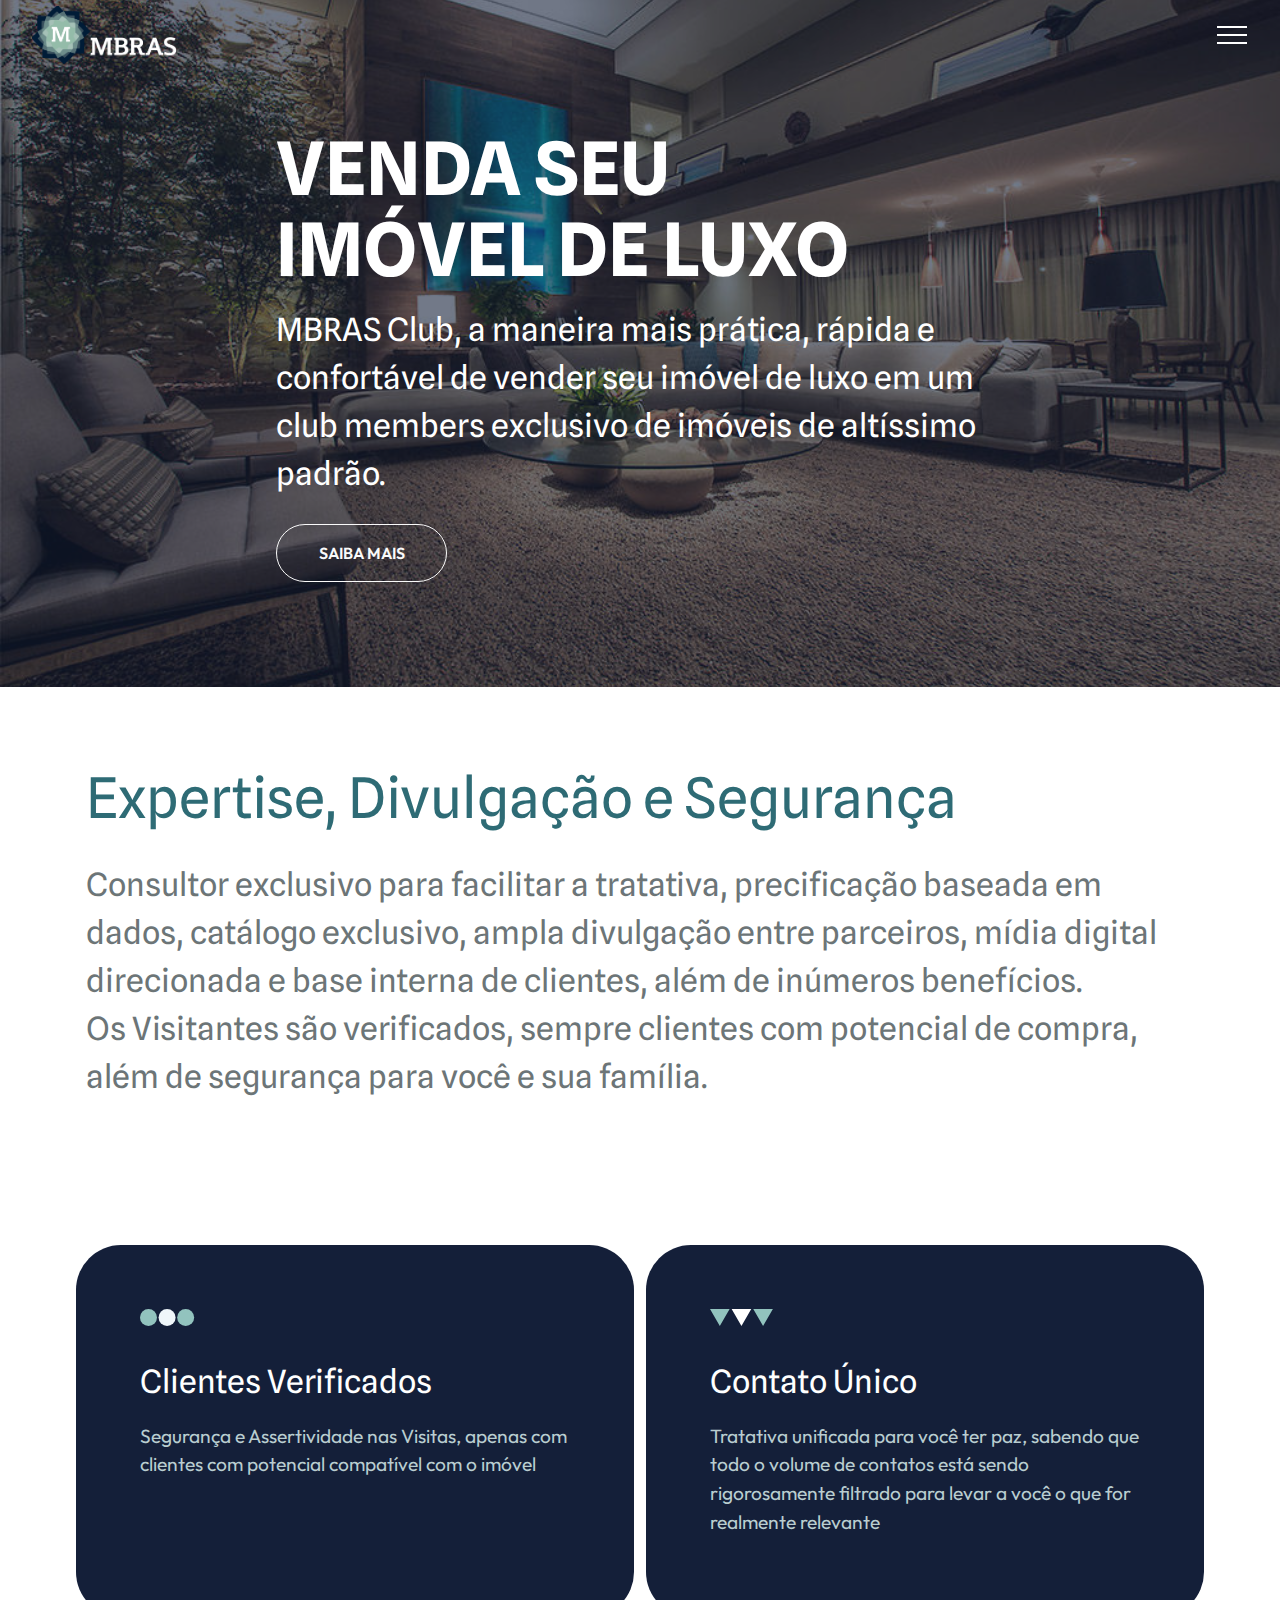
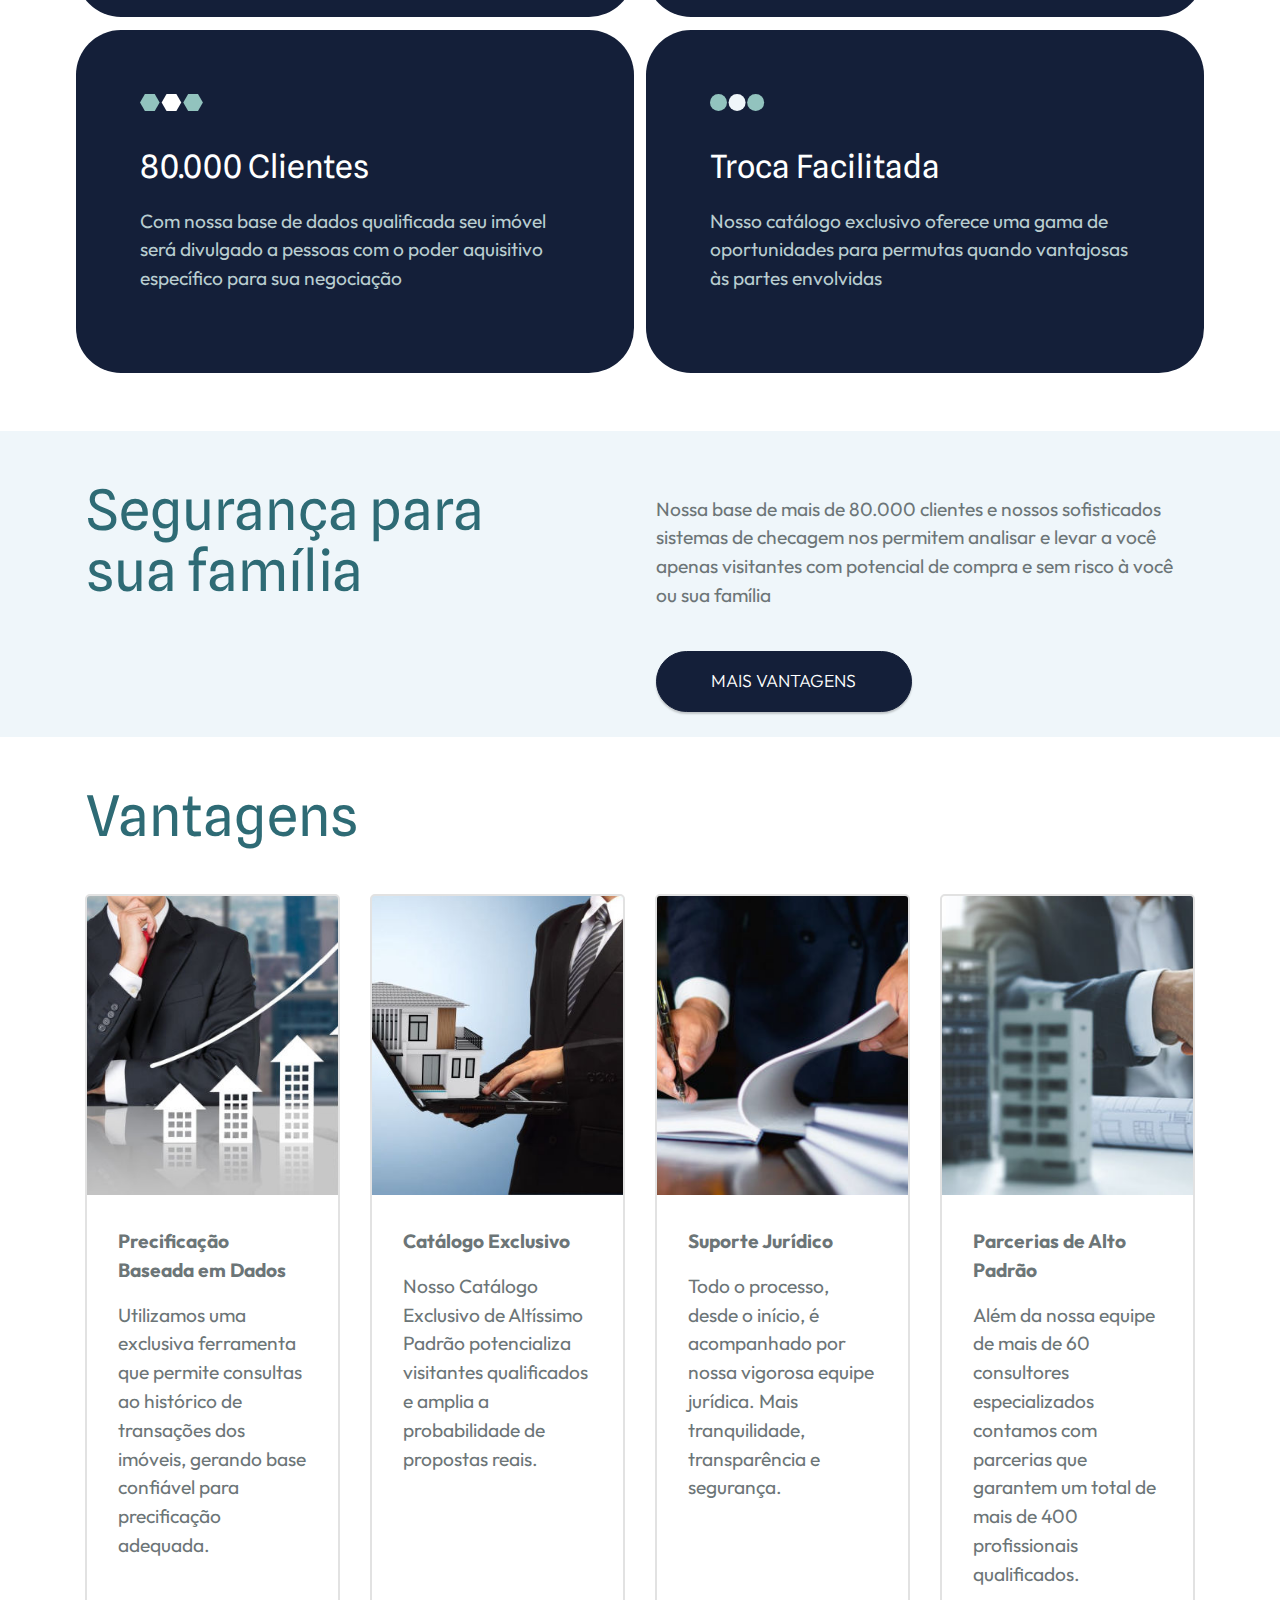
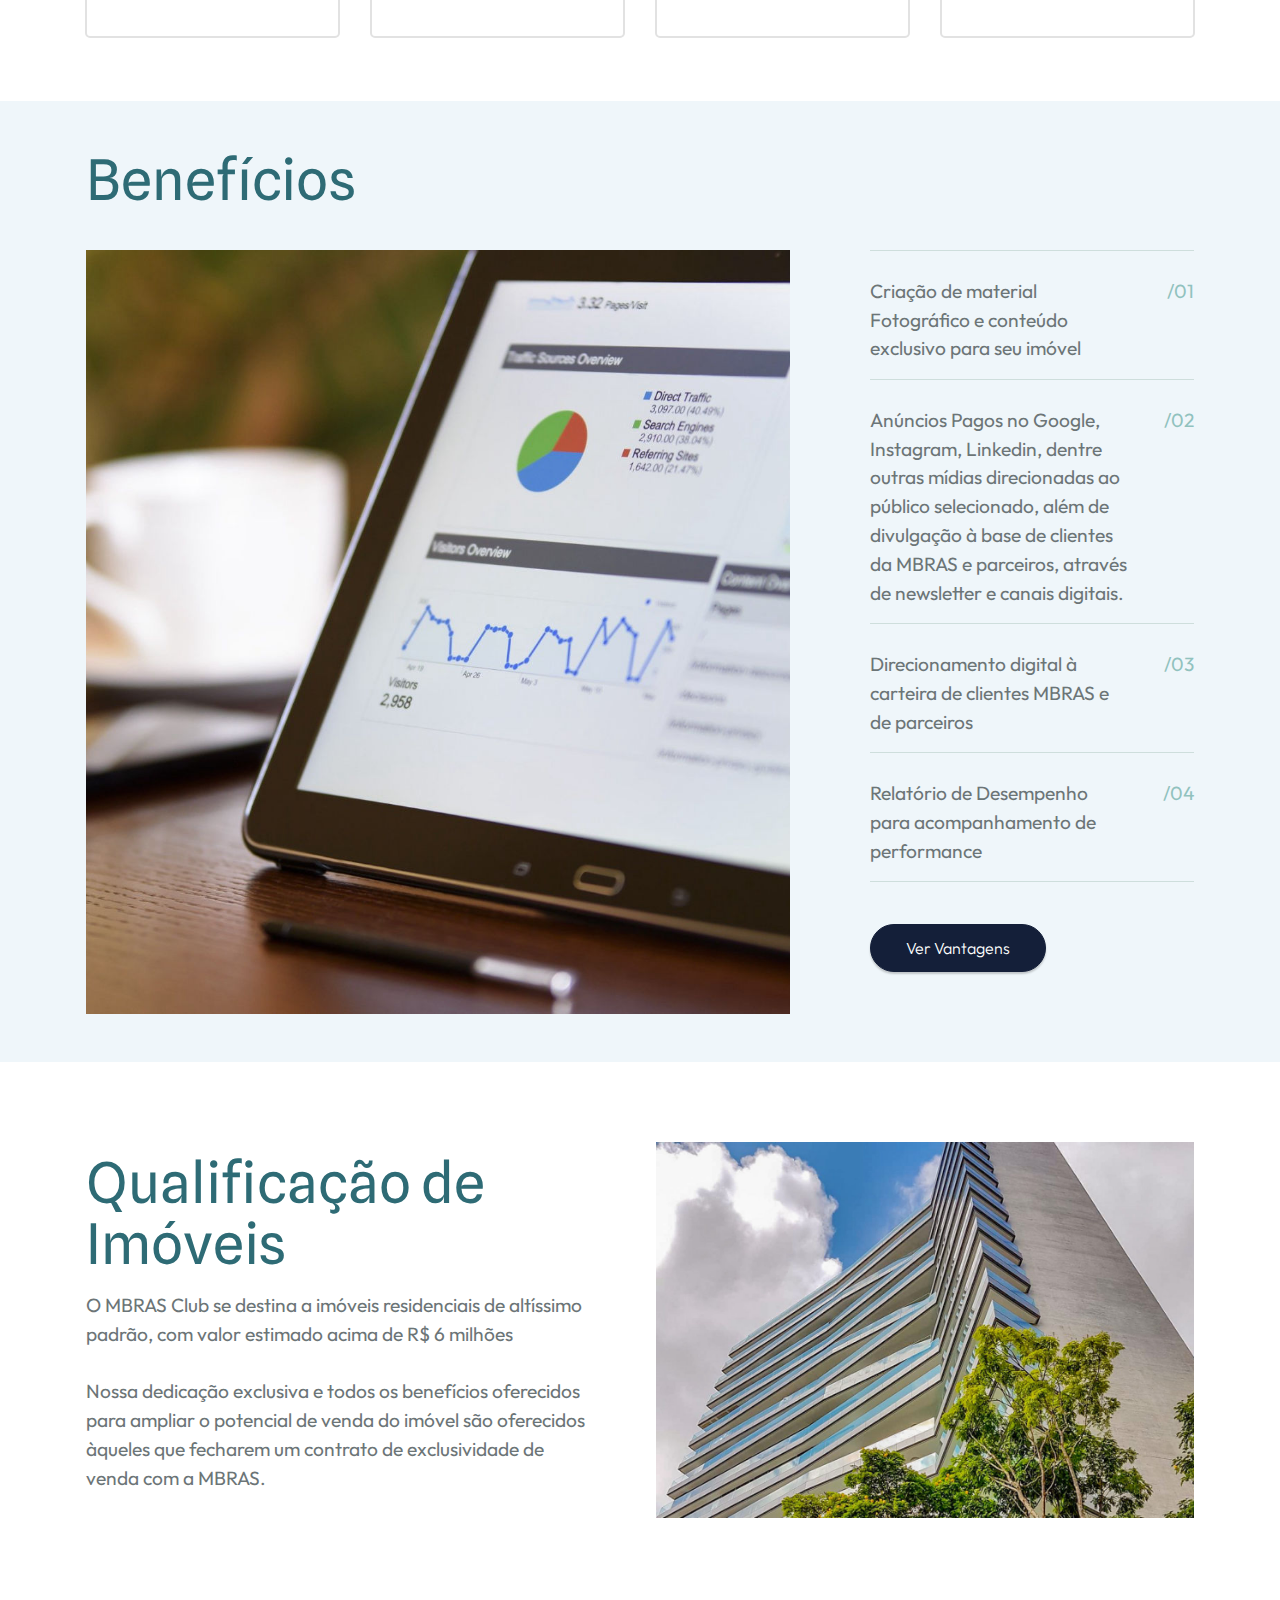
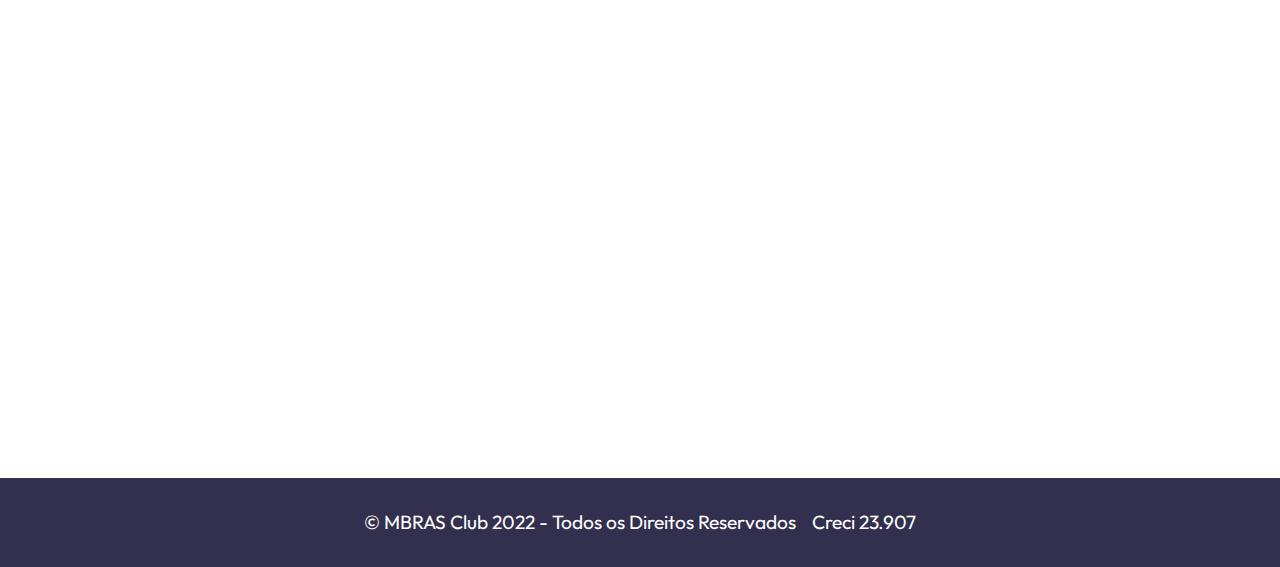
==== commit 8d355082: "final 2903" ====
--- a/index.html
+++ b/index.html
@@ -49,8 +49,8 @@
         <div class="container-fluid">
             <div class="navbar-brand">
                 <span class="navbar-logo">
-                    <a href="#">
-                        <img src="assets/images/mbras-horizontal-b-1.png" alt="" style="height: 3.6rem;">
+                    <a href="https://mbras.com.br">
+                        <img src="assets/images/mbras-horizontal-b-1.png" alt="Mbras" style="height: 3.6rem;">
                     </a>
                 </span>
                 
@@ -69,7 +69,7 @@
                     <li class="nav-item"><a class="nav-link link text-white text-primary display-2" href="index.html#gallery3-f">Vantagens</a></li>
                     <li class="nav-item"><a class="nav-link link text-white text-primary display-2" href="index.html#features16-d">Benefícios</a>
                     </li>
-                    <li class="nav-item"><a class="nav-link link text-white text-primary display-2" href="index.html#map1-c">Quem somos</a></li></ul>
+                    <li class="nav-item"><a class="nav-link link text-white text-primary display-2" href="index.html#map1-c"></a></li></ul>
                 
                 
             </div>
@@ -86,7 +86,7 @@
                 <h1 class="mbr-section-title mbr-fonts-style mb-3 display-1"><strong>VENDA SEU</strong><br><strong>IMÓVEL DE LUXO</strong></h1>
                 
                 <p class="mbr-text mbr-fonts-style display-5">MBRAS Club, a maneira mais prática, rápida e confortável de vender seu imóvel de luxo em um club members exclusivo de imóveis de altíssimo padrão.</p>
-                <div class="mbr-section-btn mt-3"><a class="btn btn-lg btn-white-outline display-4" href="#">SAIBA MAIS</a></div>
+                <div class="mbr-section-btn mt-3"><a class="btn btn-lg btn-white-outline display-4" href="index.html#gallery3-f">SAIBA MAIS</a></div>
             </div>
         </div>
     </div>
@@ -125,7 +125,7 @@
                         <p class="mbr-text mbr-fonts-style mt-3 display-7">
                             Segurança e Assertividade nas Visitas, apenas com clientes com potencial compatível com o imóvel</p>
                     </div>
-                    <div class="mbr-section-btn item-footer mt-2"><a href="" class="btn btn-success item-btn display-4" target="_blank">Saiba Mais &gt;</a></div>
+                    
                 </div>
             </div>
             <div class="item features-image сol-12 col-md-6 col-lg-6">
@@ -139,7 +139,7 @@
                         
                         <p class="mbr-text mbr-fonts-style mt-3 display-7">Tratativa unificada para você ter paz, sabendo que todo o volume de contatos está sendo rigorosamente filtrado para levar a você o que for realmente relevante</p>
                     </div>
-                    <div class="mbr-section-btn item-footer mt-2"><a href="" class="btn btn-success item-btn display-4" target="_blank">Saiba Mais &gt;</a></div>
+                    
                 </div>
             </div>
             <div class="item features-image сol-12 col-md-6 col-lg-6">
@@ -154,7 +154,7 @@
                             Com nossa base de dados qualificada seu imóvel será divulgado a pessoas com o poder aquisitivo específico para sua negociação&nbsp;<br>
                         </p>
                     </div>
-                    <div class="mbr-section-btn item-footer mt-2"><a href="" class="btn btn-success item-btn display-4" target="_blank">Saiba Mais &gt;</a></div>
+                    
                 </div>
             </div>
 
@@ -169,7 +169,7 @@
                        
                         <p class="mbr-text mbr-fonts-style mt-3 display-7">Nosso catálogo exclusivo oferece uma gama de oportunidades para permutas quando vantajosas às partes envolvidas</p>
                     </div>
-                    <div class="mbr-section-btn item-footer mt-2"><a href="" class="btn btn-success item-btn display-4" target="_blank">Saiba Mais &gt;</a></div>
+                    
                 </div>
             </div>
             <div class="item features-image сol-12 col-md-6 col-lg-6">
@@ -197,7 +197,7 @@
                     <div class="text-wrapper">
                         <p class="mbr-text mbr-fonts-style mb-4 display-7">
                             Nossa base de mais de 80.000 clientes e nossos sofisticados sistemas de checagem nos permitem analisar e levar a você apenas visitantes com potencial de compra e sem risco à você ou sua família</p>
-                        <div class="mbr-section-btn mt-3"><a class="btn btn-primary display-6" href="index.html#features20-b">MAIS VANTAGENS</a></div>
+                        <div class="mbr-section-btn mt-3"><a class="btn btn-primary display-6" href="index.html#gallery3-f">MAIS VANTAGENS</a></div>
                     </div>
                 </div>
             </div>
@@ -311,7 +311,7 @@
 
                     
 
-                    <div class="mbr-section-btn mt-4 mb-4"><a class="btn btn-primary display-4" href="index.html#features20-b">Ver Vantagens</a></div>
+                    <div class="mbr-section-btn mt-4 mb-4"><a class="btn btn-primary display-4" href="index.html#gallery3-f">Ver Vantagens</a></div>
                 </div>
             </div>
             <div class="col-12 col-lg-8">
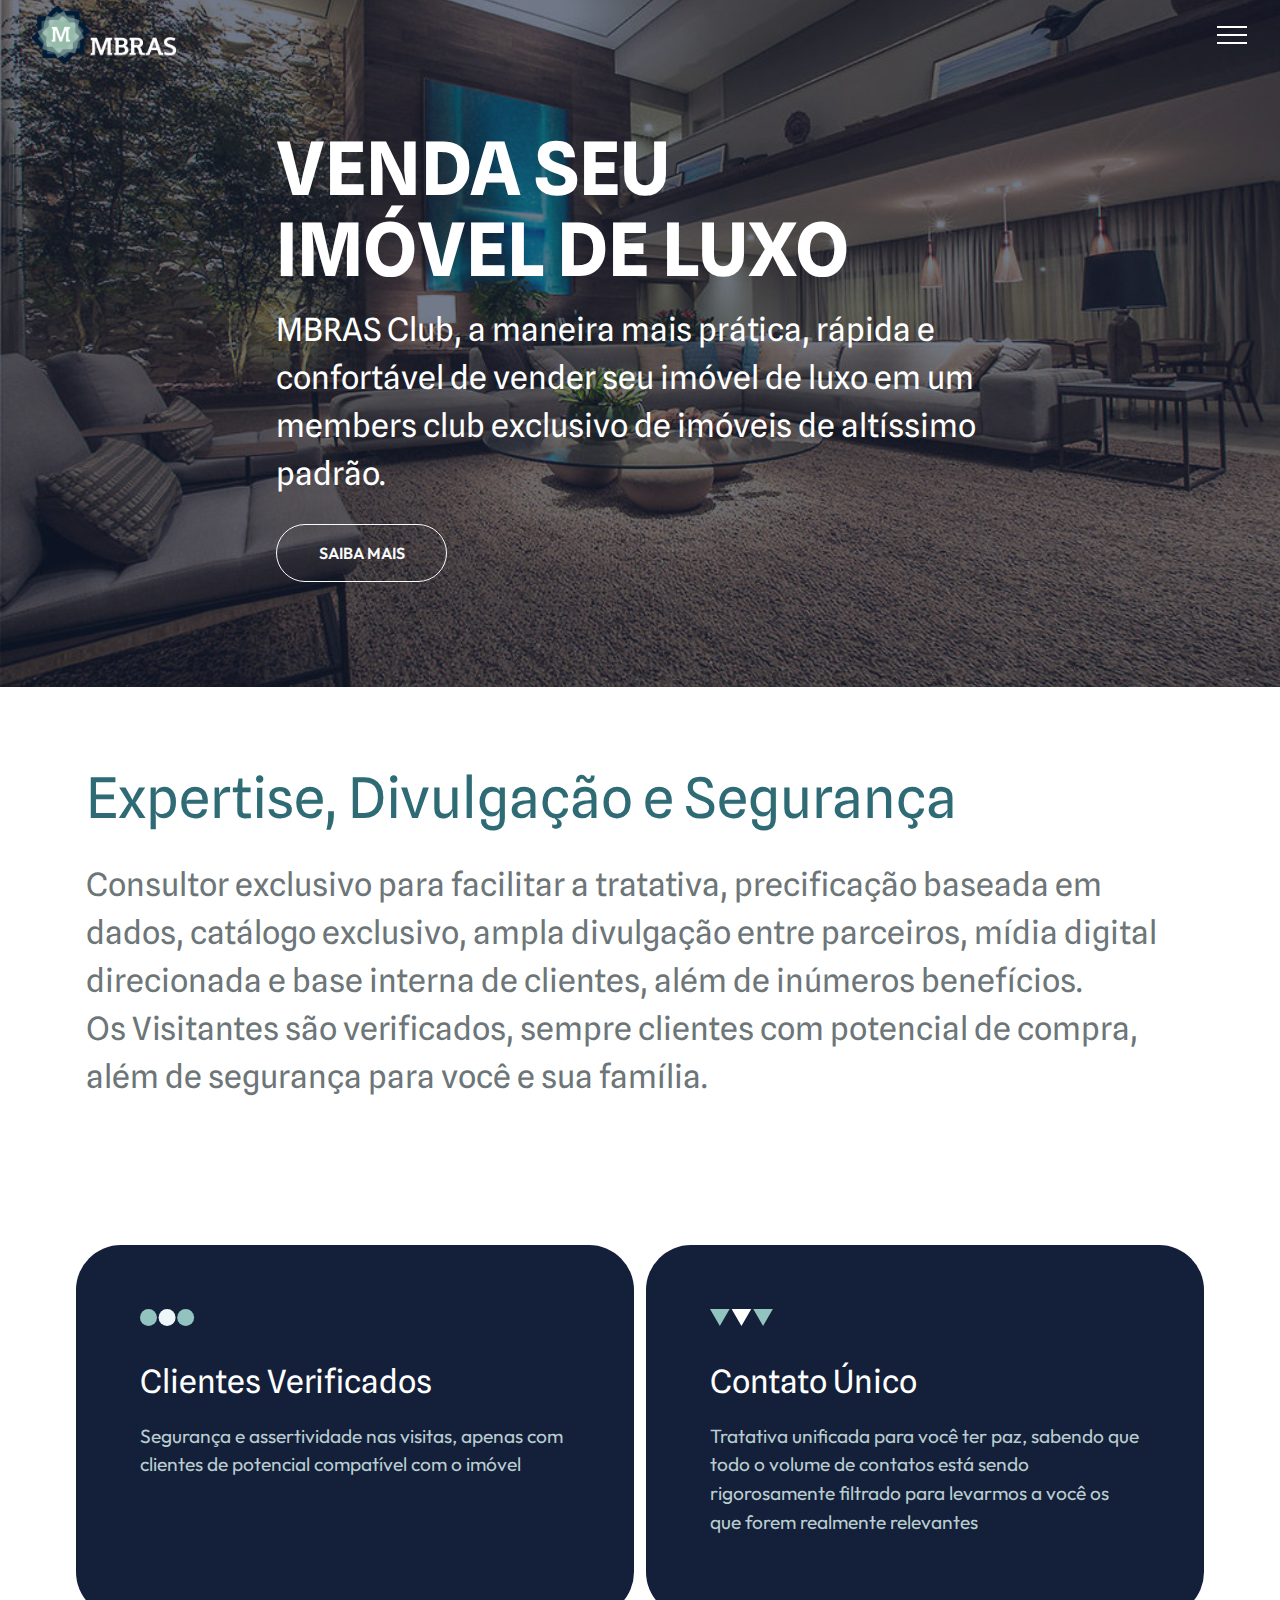
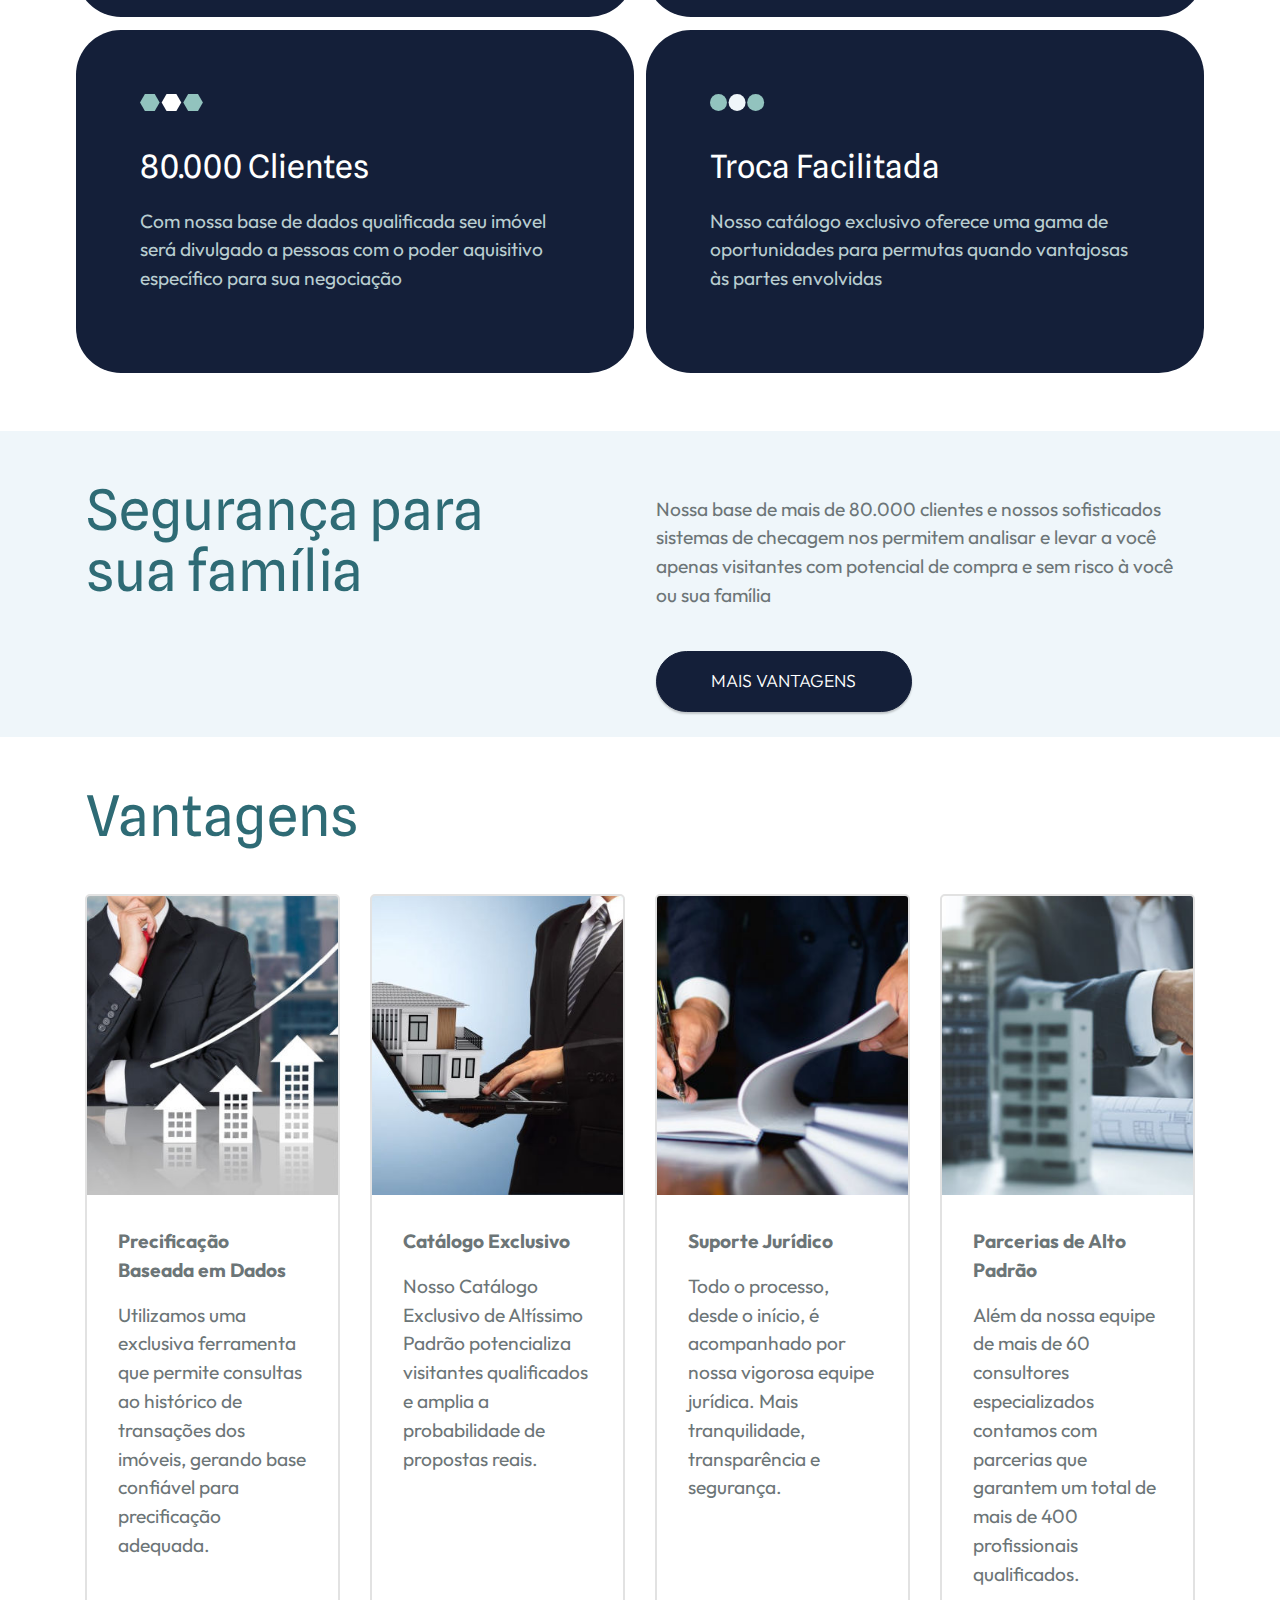
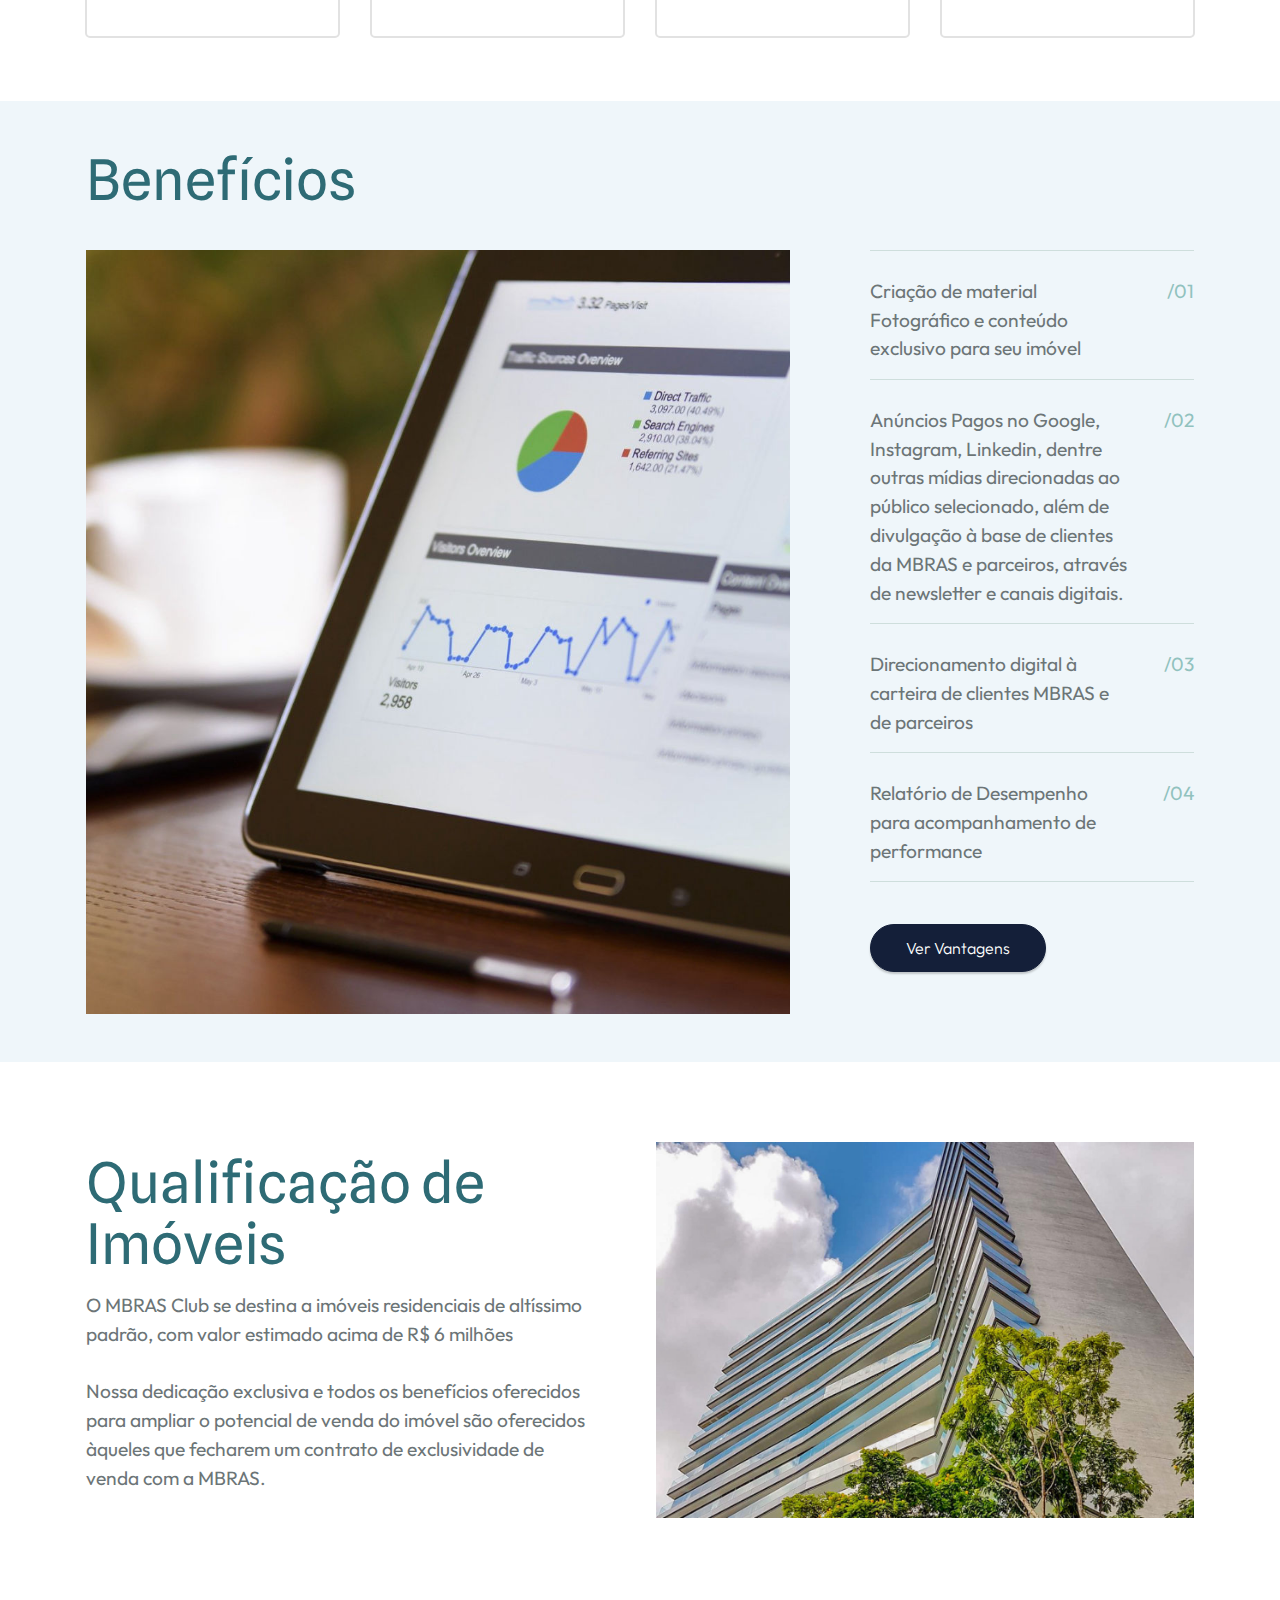
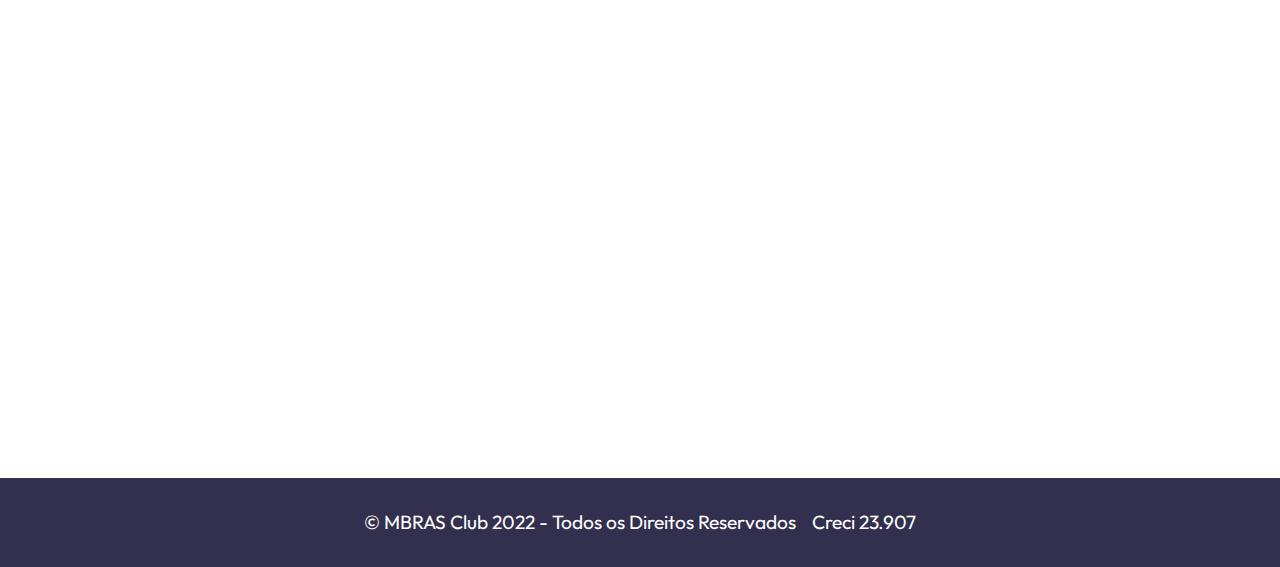
==== commit 78c137e9: "finals" ====
--- a/index.html
+++ b/index.html
@@ -10,7 +10,7 @@
   <meta property="og:image" content="">
   <meta name="twitter:title" content="Mbras Club">
   <meta name="viewport" content="width=device-width, initial-scale=1, minimum-scale=1">
-  <link rel="shortcut icon" href="assets/images/mbras-horizontal-b-1.png" type="image/x-icon">
+  <link rel="shortcut icon" href="assets/images/icone-mbras-favicon-1-128x128-1.png" type="image/x-icon">
   <meta name="description" content="MBRAS Club, a maneira mais prática, rápida e confortável de vender seu imóvel de luxo, em um club members exclusivo de imóveis de altíssimo padrão.">
   
   
@@ -85,7 +85,7 @@
             <div class="col-12 col-lg-8 align-left">
                 <h1 class="mbr-section-title mbr-fonts-style mb-3 display-1"><strong>VENDA SEU</strong><br><strong>IMÓVEL DE LUXO</strong></h1>
                 
-                <p class="mbr-text mbr-fonts-style display-5">MBRAS Club, a maneira mais prática, rápida e confortável de vender seu imóvel de luxo em um club members exclusivo de imóveis de altíssimo padrão.</p>
+                <p class="mbr-text mbr-fonts-style display-5">MBRAS Club, a maneira mais prática, rápida e confortável de vender seu imóvel de luxo em um members club exclusivo de imóveis de altíssimo padrão.</p>
                 <div class="mbr-section-btn mt-3"><a class="btn btn-lg btn-white-outline display-4" href="index.html#gallery3-f">SAIBA MAIS</a></div>
             </div>
         </div>
@@ -123,7 +123,7 @@
                             Clientes Verificados</h5>
                         
                         <p class="mbr-text mbr-fonts-style mt-3 display-7">
-                            Segurança e Assertividade nas Visitas, apenas com clientes com potencial compatível com o imóvel</p>
+                            Segurança e assertividade nas visitas, apenas com clientes de potencial compatível com o imóvel</p>
                     </div>
                     
                 </div>
@@ -137,7 +137,7 @@
                         <h5 class="item-title mbr-fonts-style display-5">
                             Contato Único</h5>
                         
-                        <p class="mbr-text mbr-fonts-style mt-3 display-7">Tratativa unificada para você ter paz, sabendo que todo o volume de contatos está sendo rigorosamente filtrado para levar a você o que for realmente relevante</p>
+                        <p class="mbr-text mbr-fonts-style mt-3 display-7">Tratativa unificada para você ter paz, sabendo que todo o volume de contatos está sendo rigorosamente filtrado para levarmos a você os que forem realmente relevantes</p>
                     </div>
                     
                 </div>
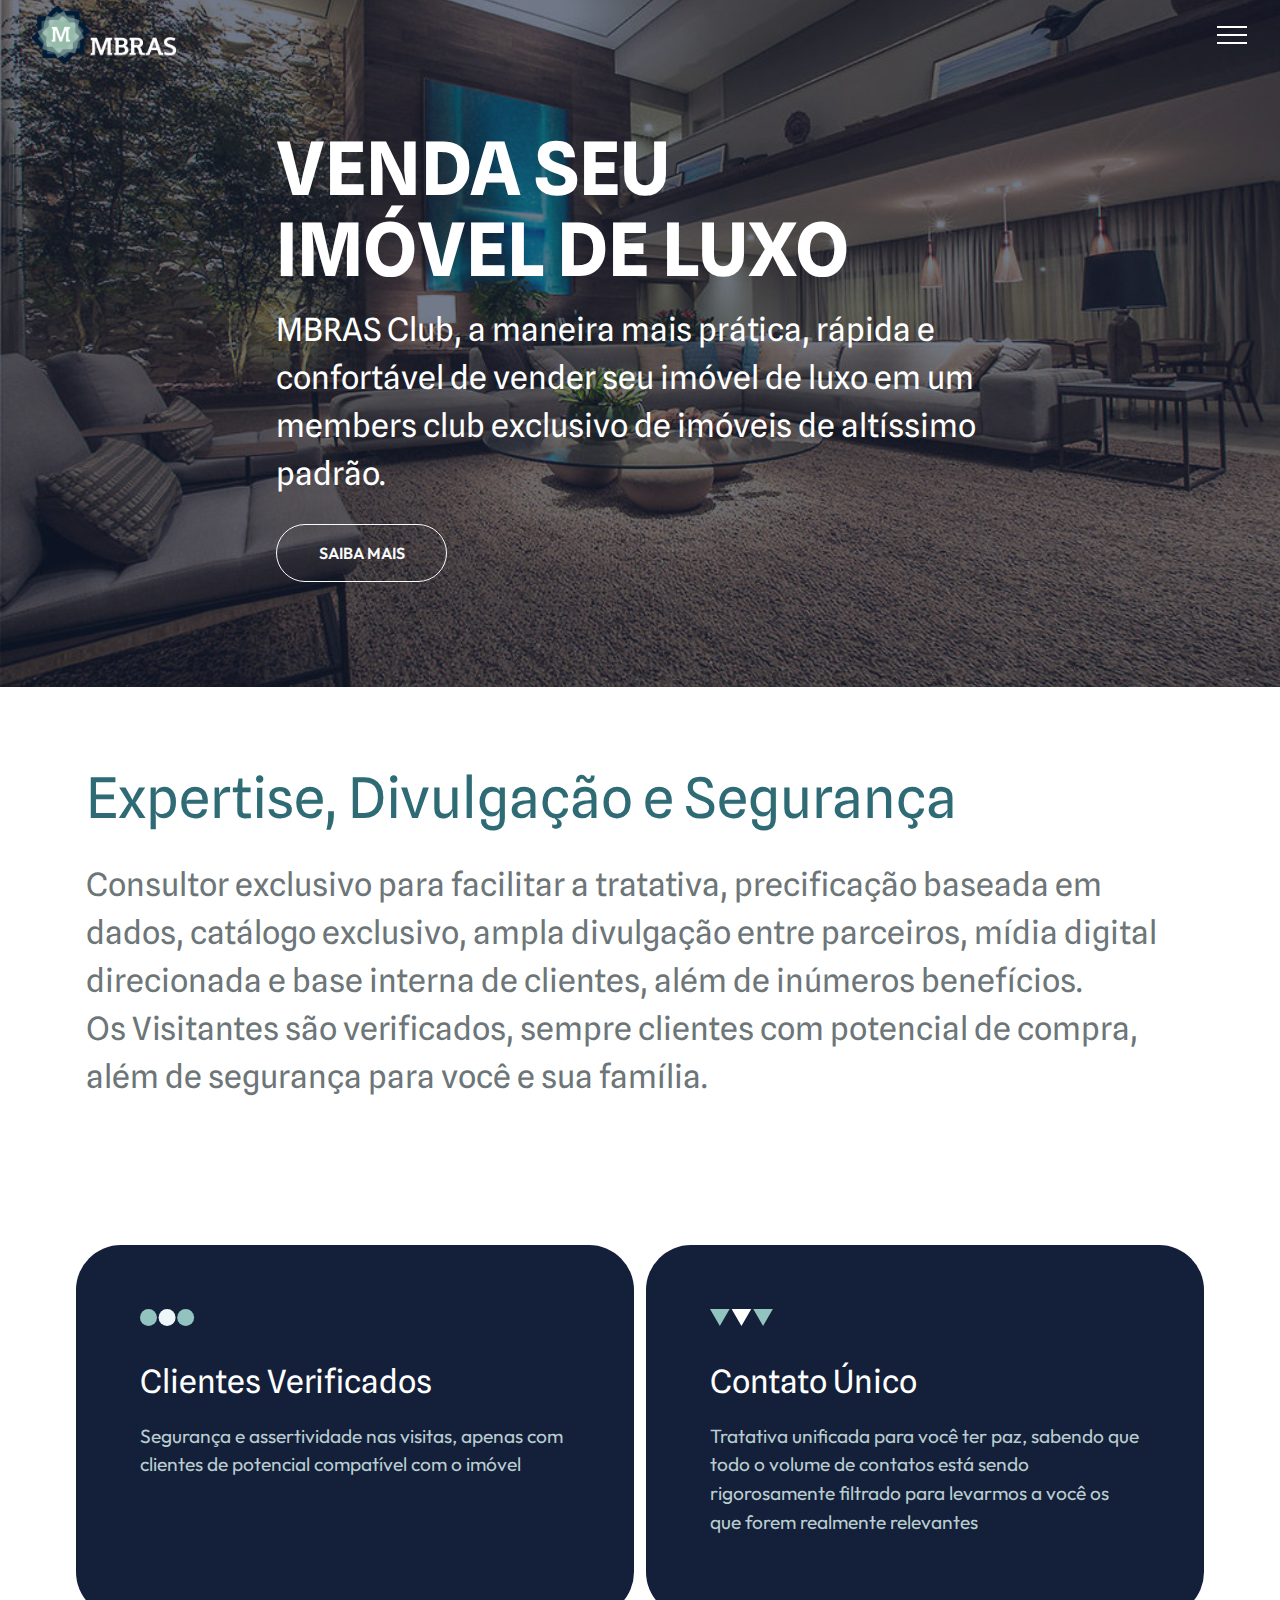
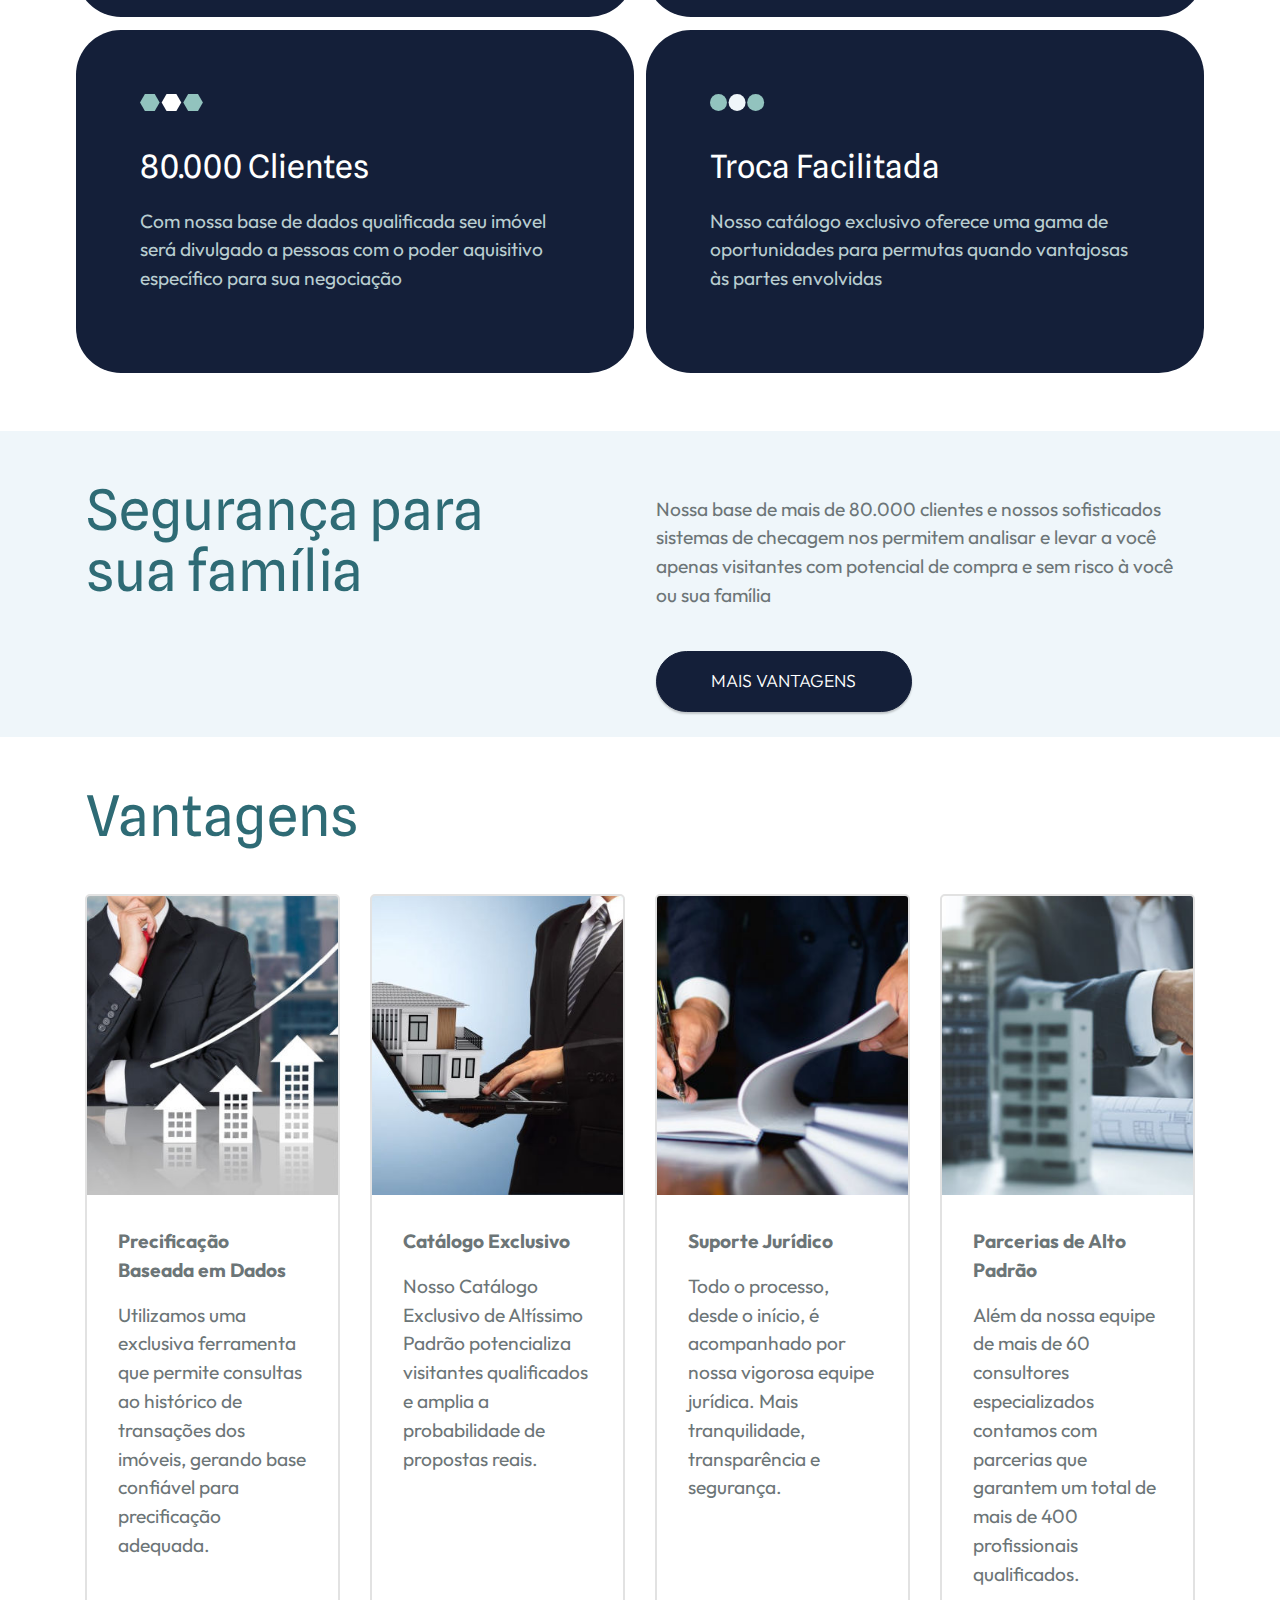
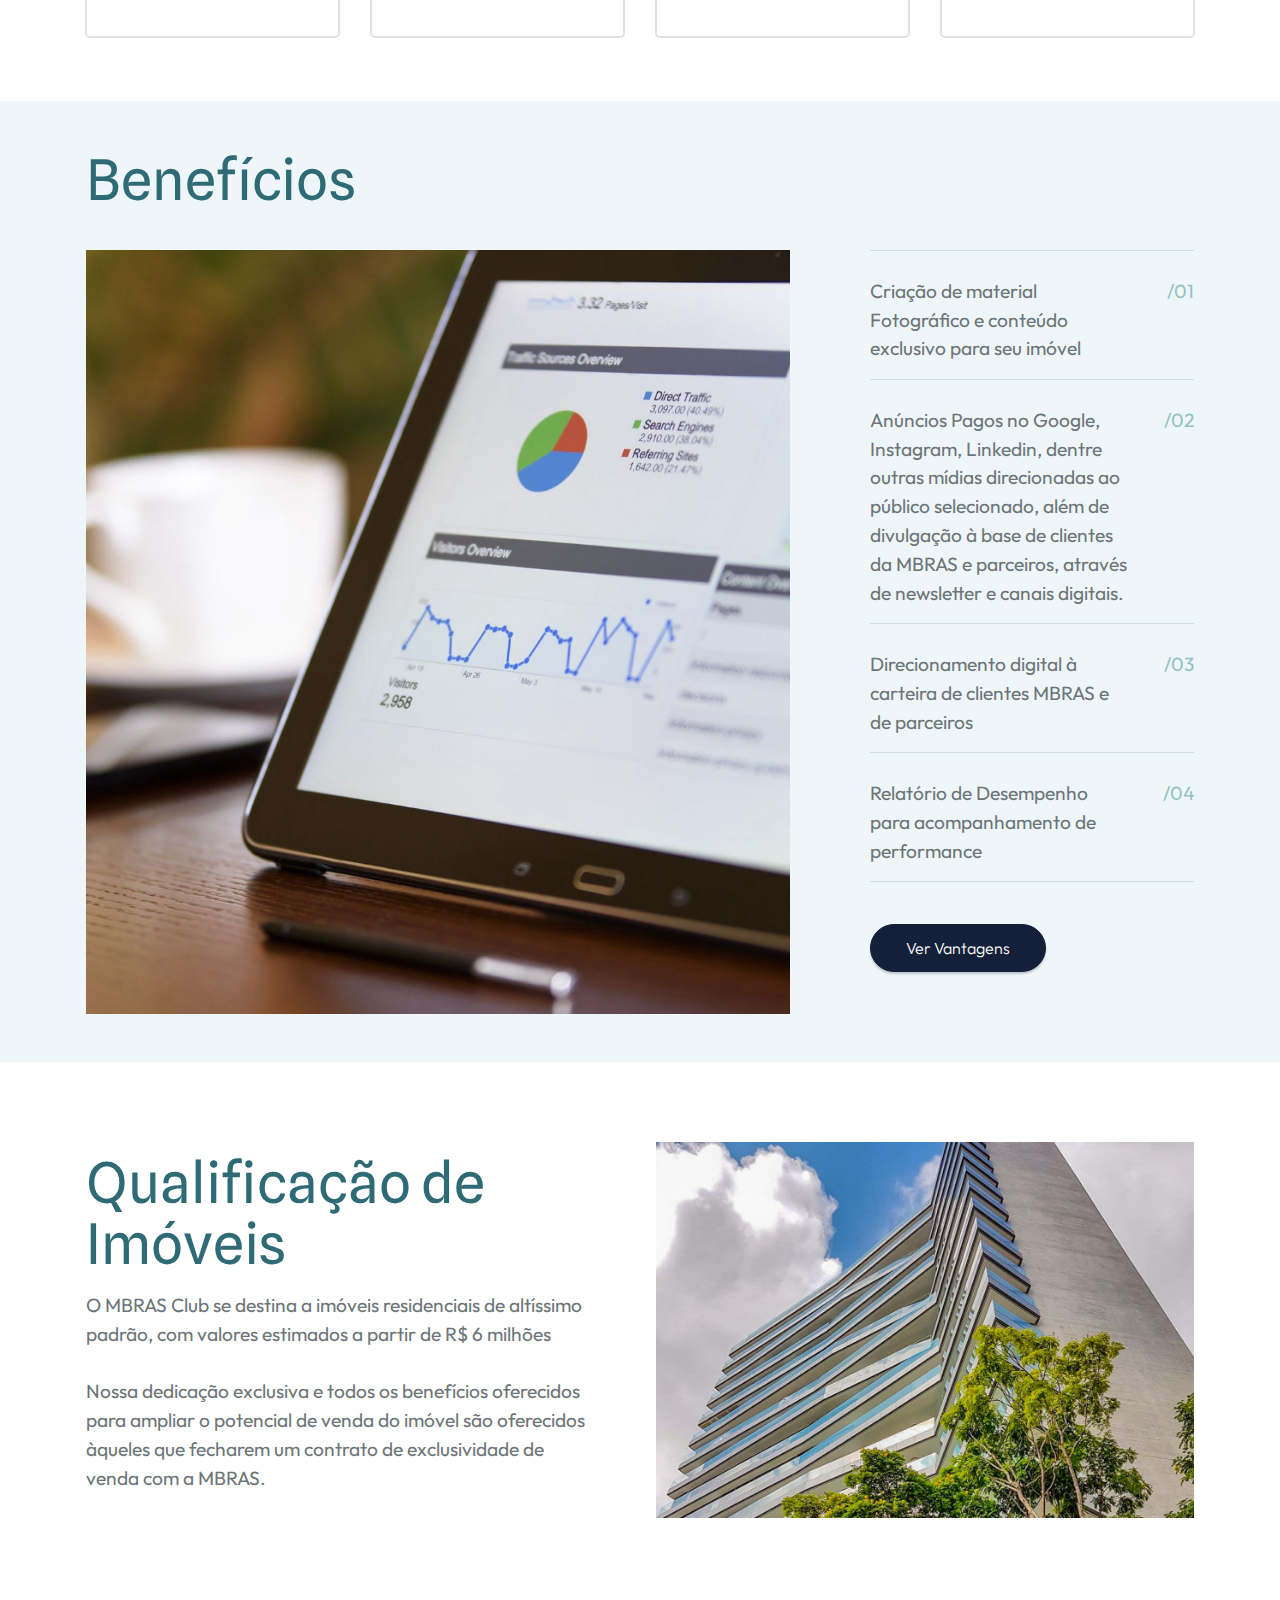
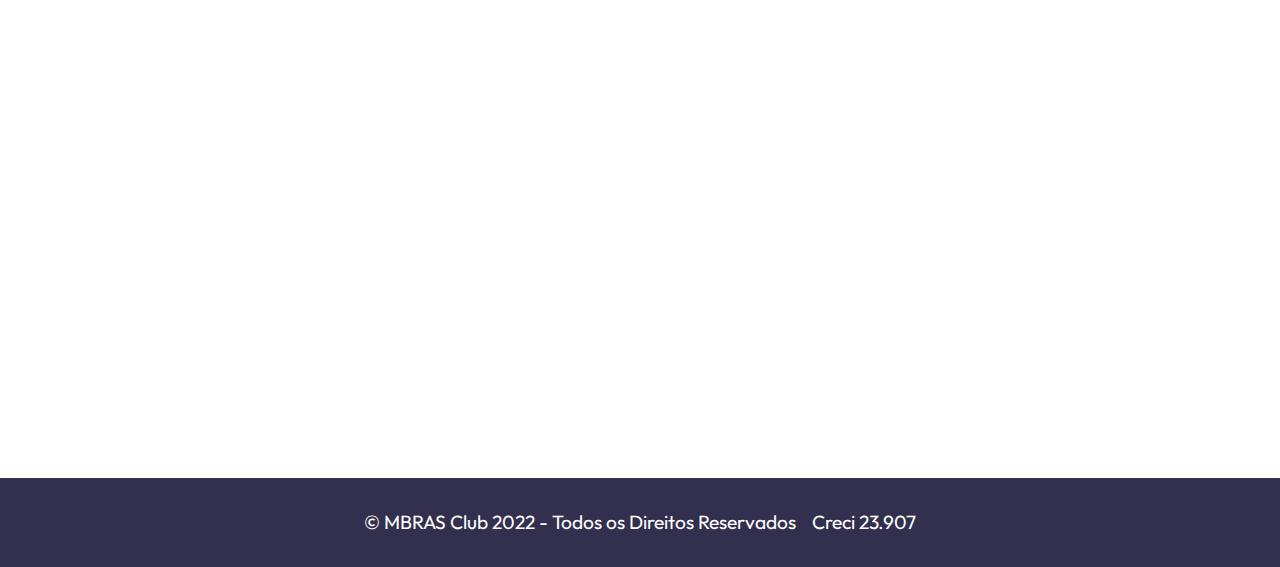
==== commit 866e8fa2: "final 2" ====
--- a/index.html
+++ b/index.html
@@ -333,7 +333,7 @@
             <div class="col-12 col-lg">
                 <div class="text-wrapper">
                     <h3 class="mbr-section-title mbr-fonts-style mb-3 display-2">Qualificação de Imóveis</h3>
-                    <p class="mbr-text mbr-fonts-style display-7">O MBRAS Club se destina a imóveis residenciais de altíssimo padrão, com valor estimado acima de R$ 6 milhões<br>
+                    <p class="mbr-text mbr-fonts-style display-7">O MBRAS Club se destina a imóveis residenciais de altíssimo padrão, com valores estimados a partir de R$ 6 milhões<br>
 <br>Nossa dedicação exclusiva e todos os benefícios oferecidos para ampliar o potencial de venda do imóvel são oferecidos àqueles que fecharem um contrato de exclusividade de venda com a MBRAS.&nbsp;&nbsp;<br></p>
                 </div>
             </div>
